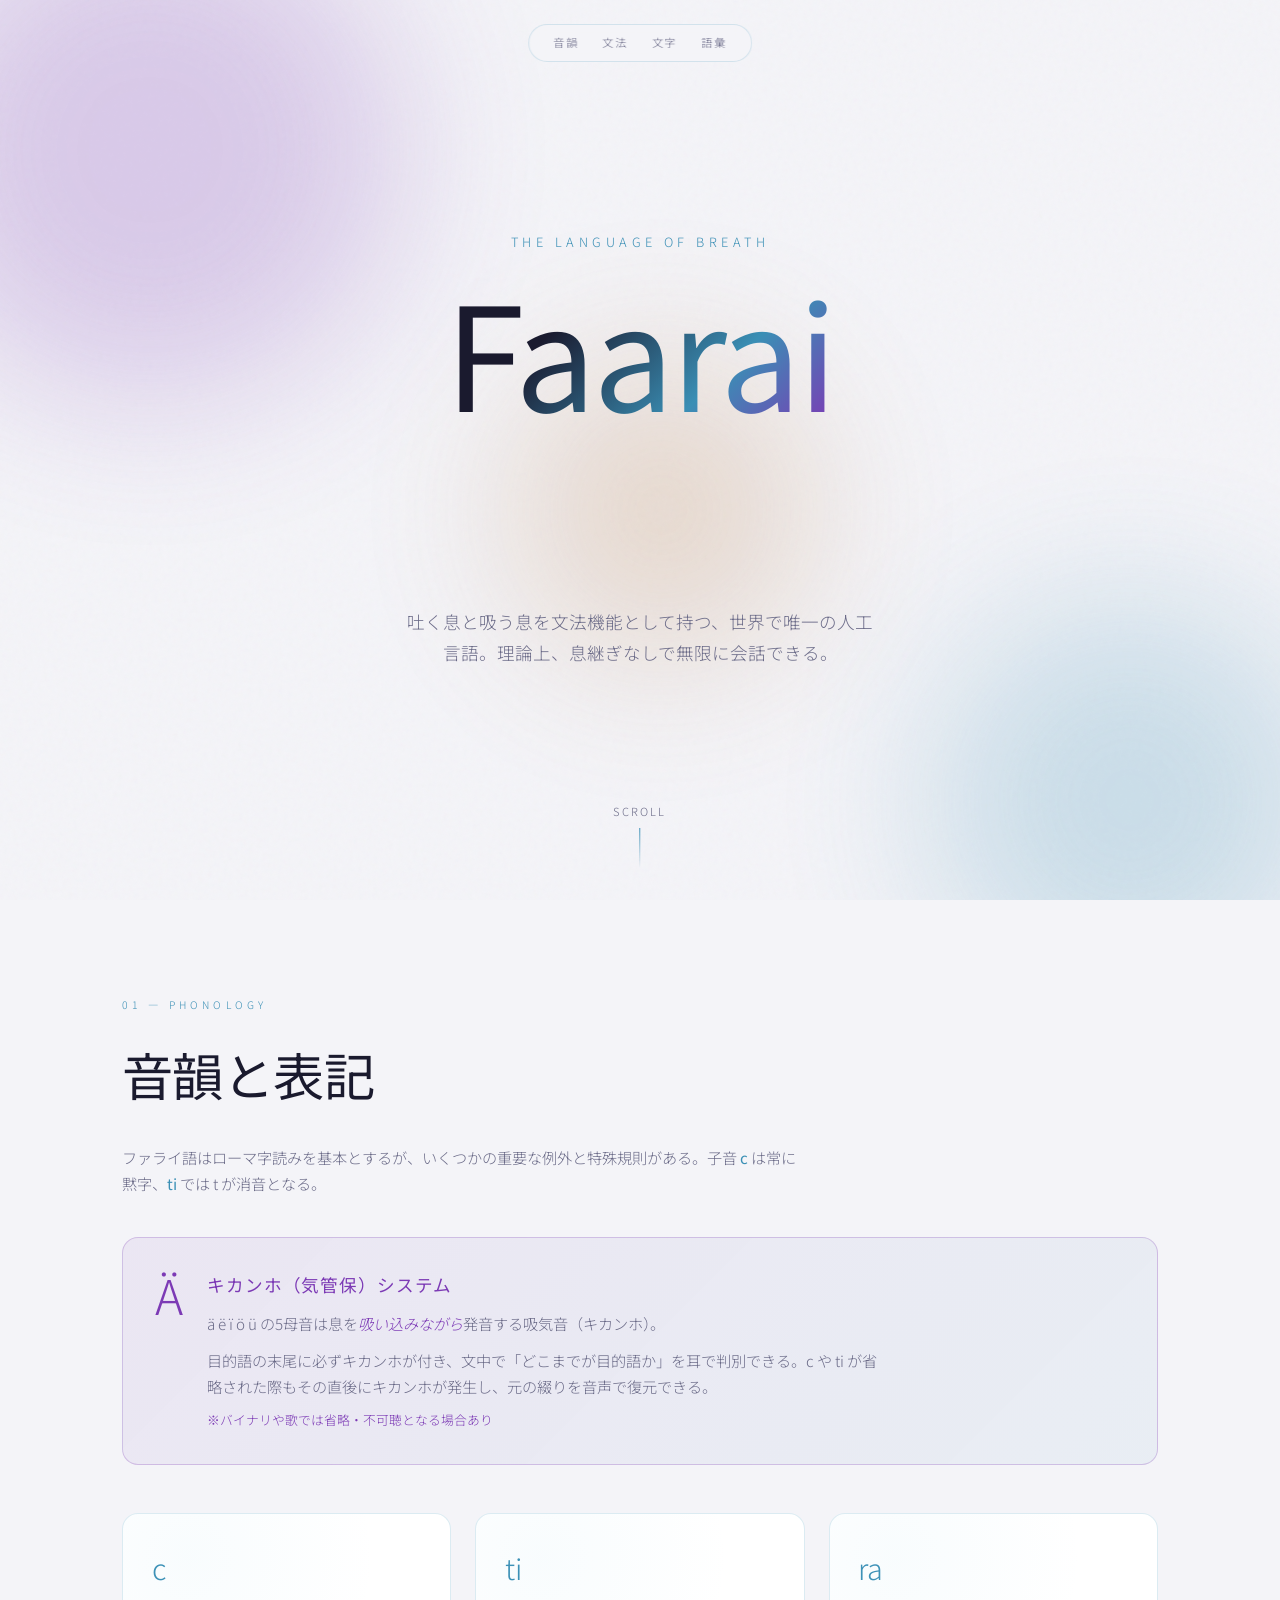
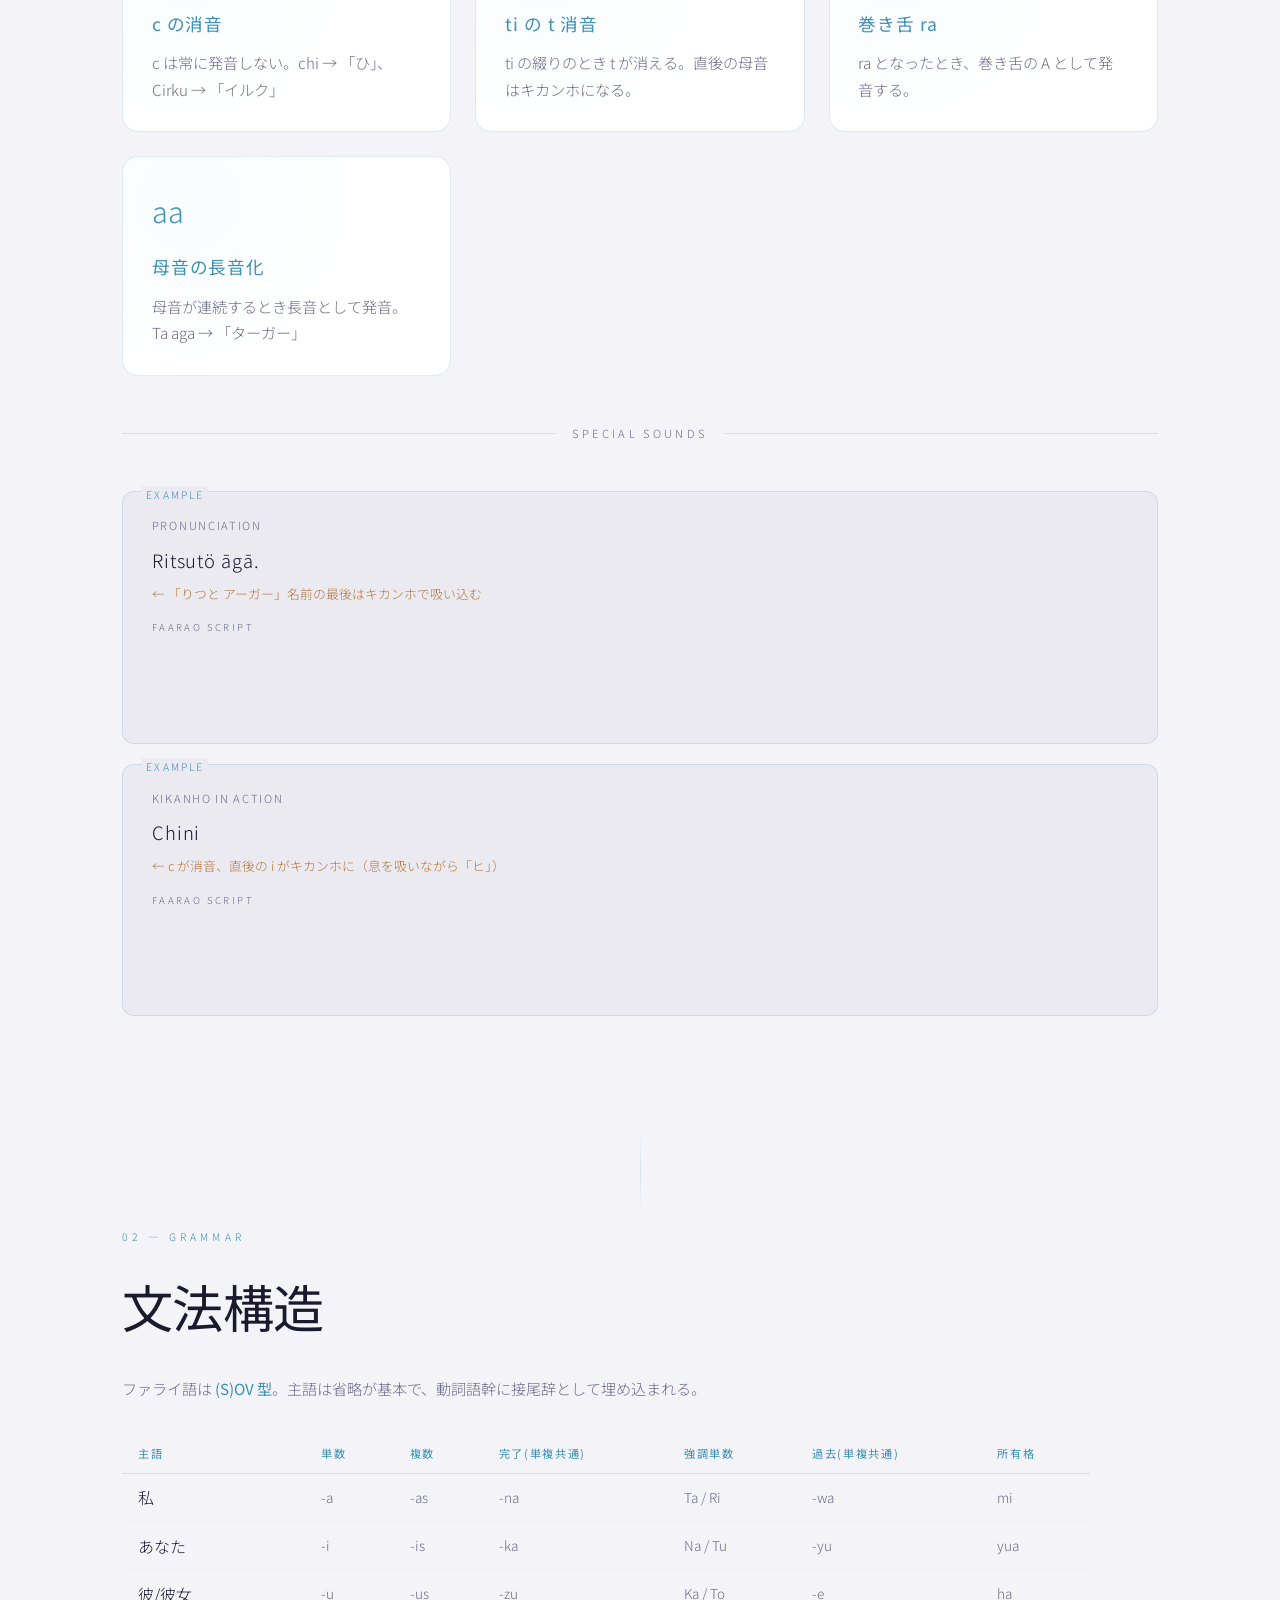
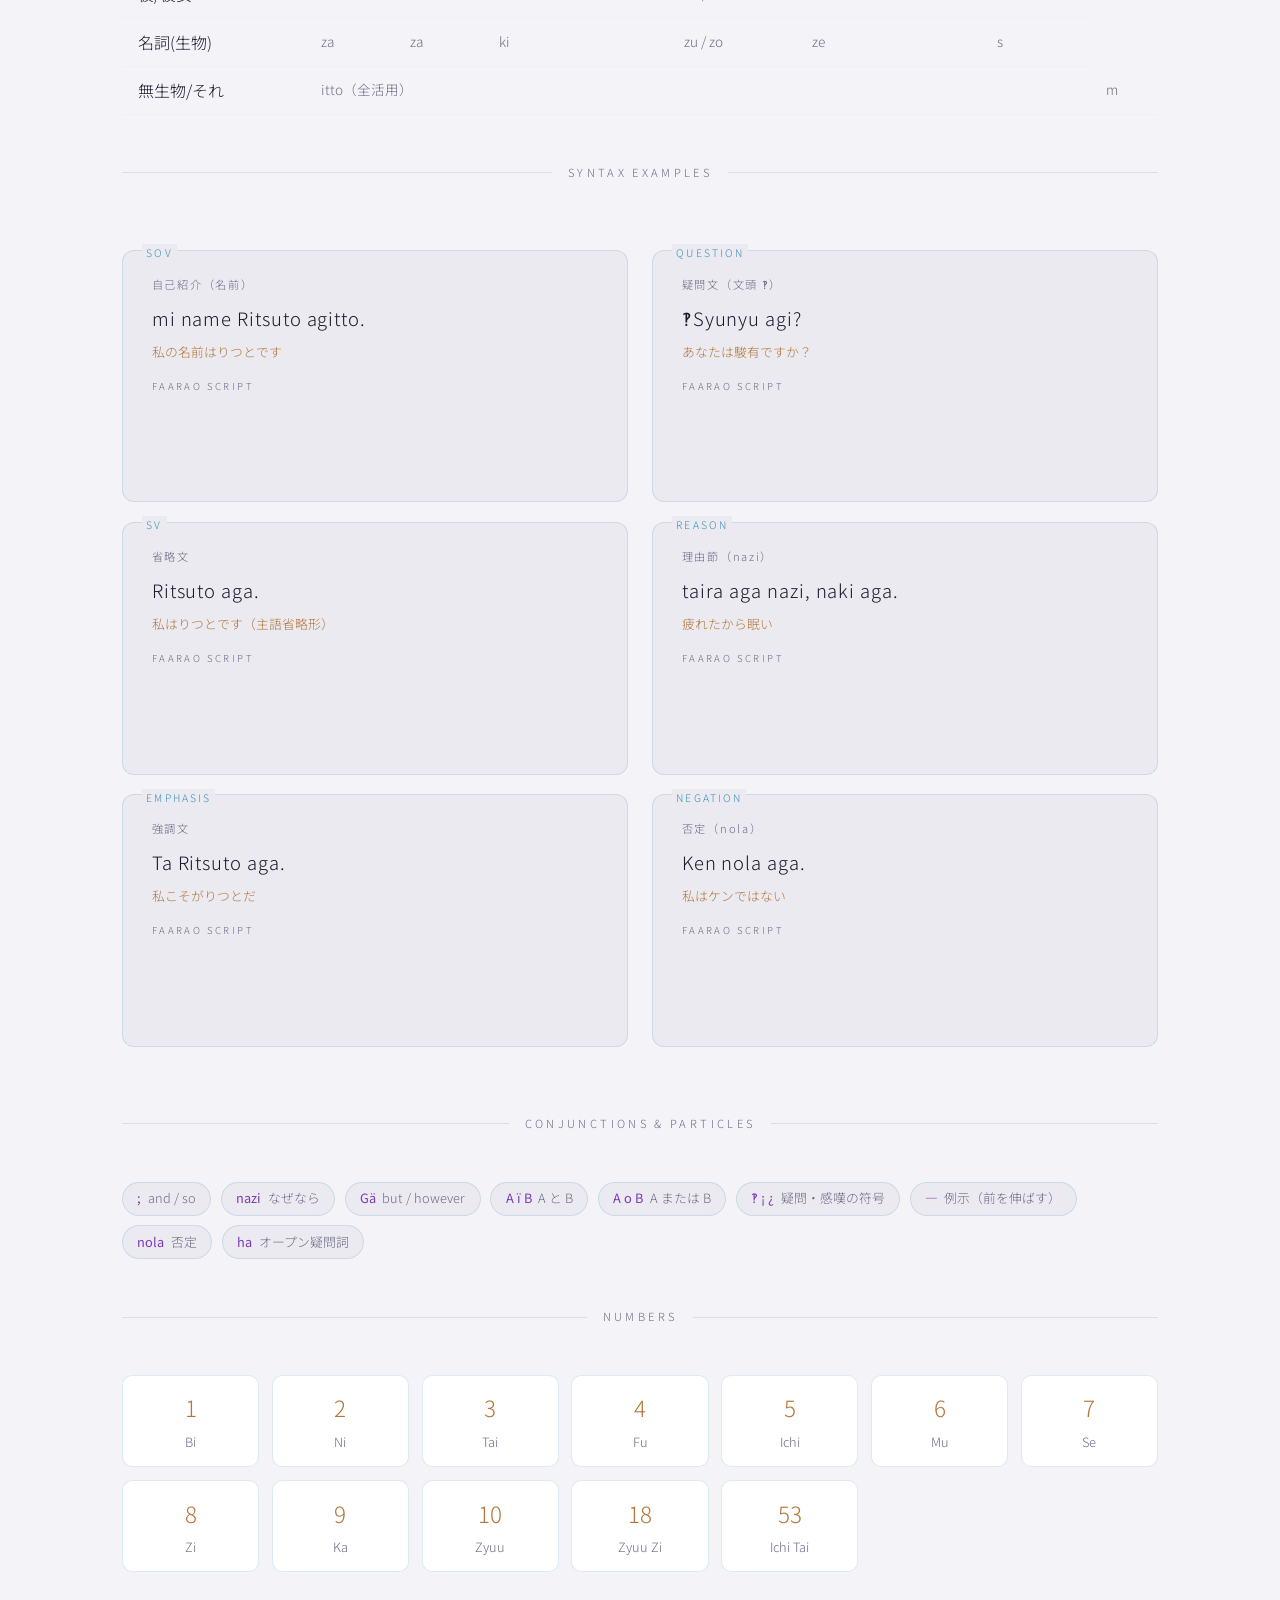
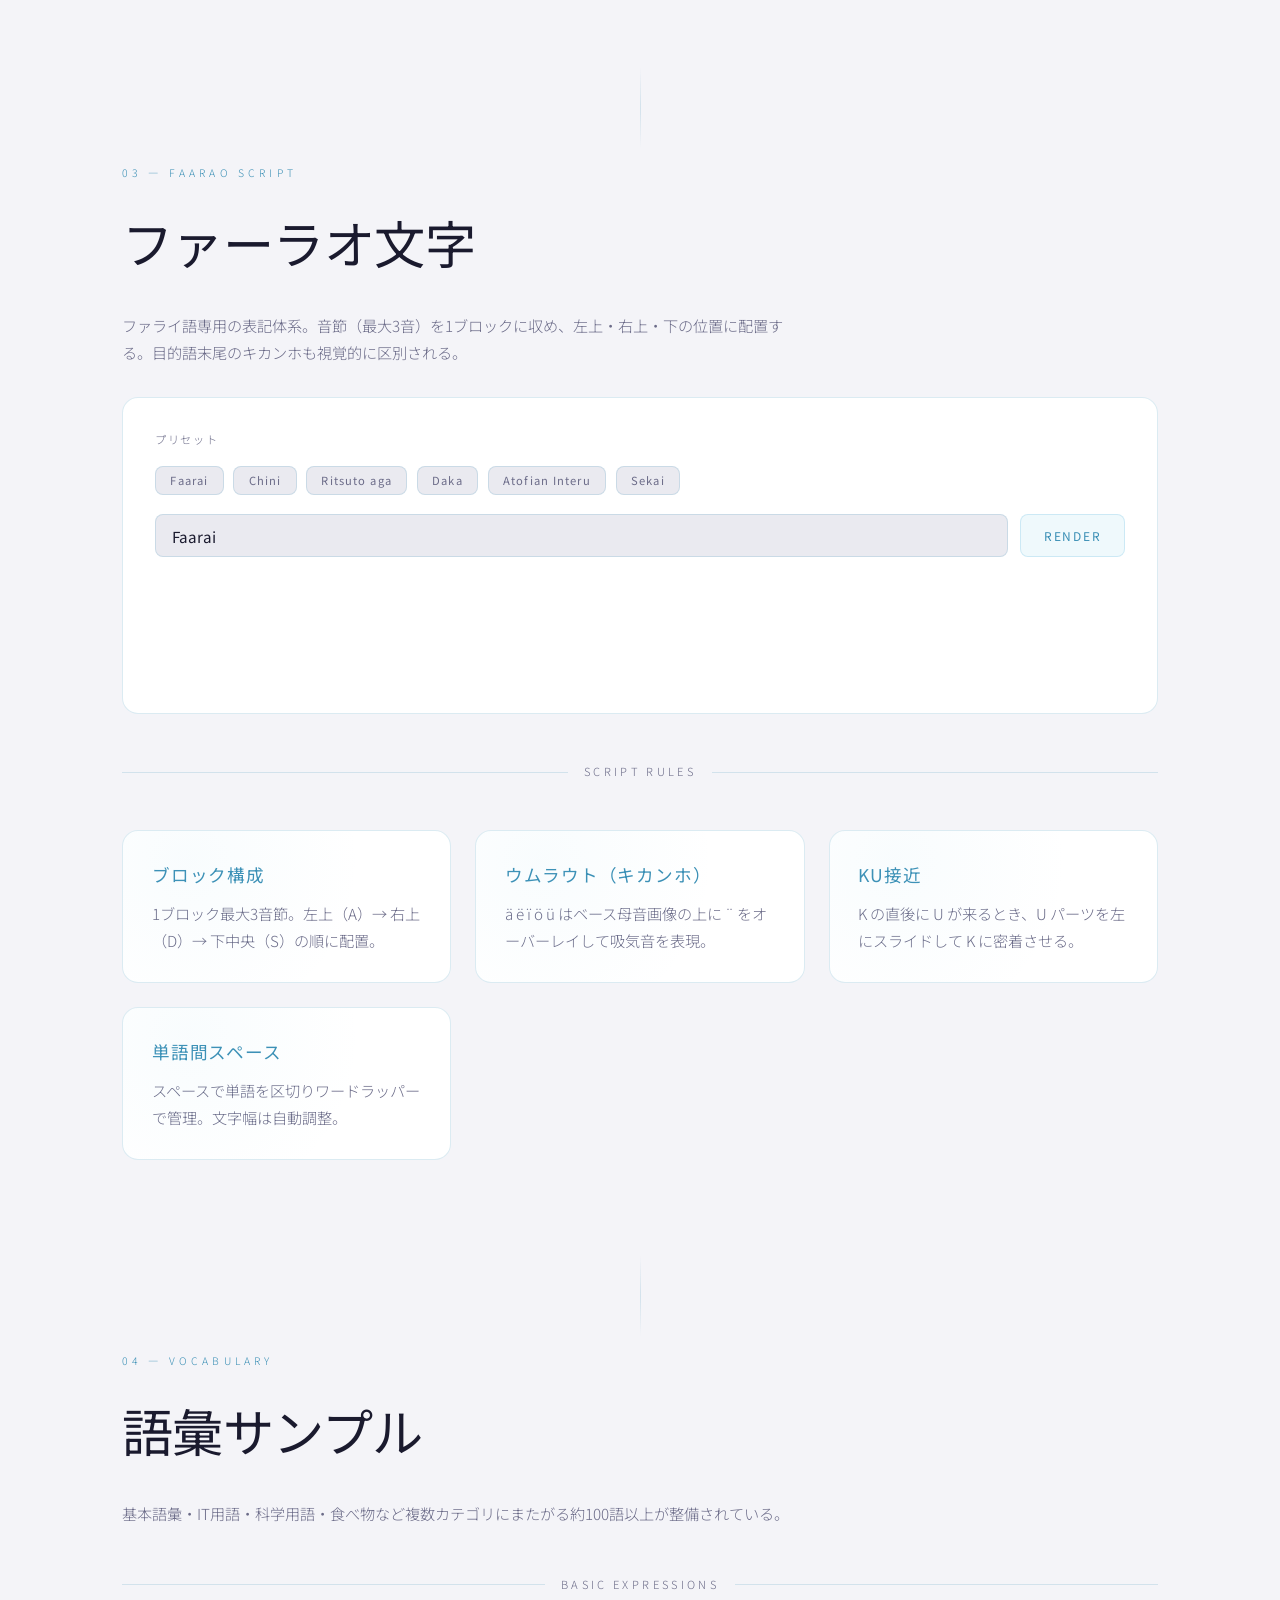
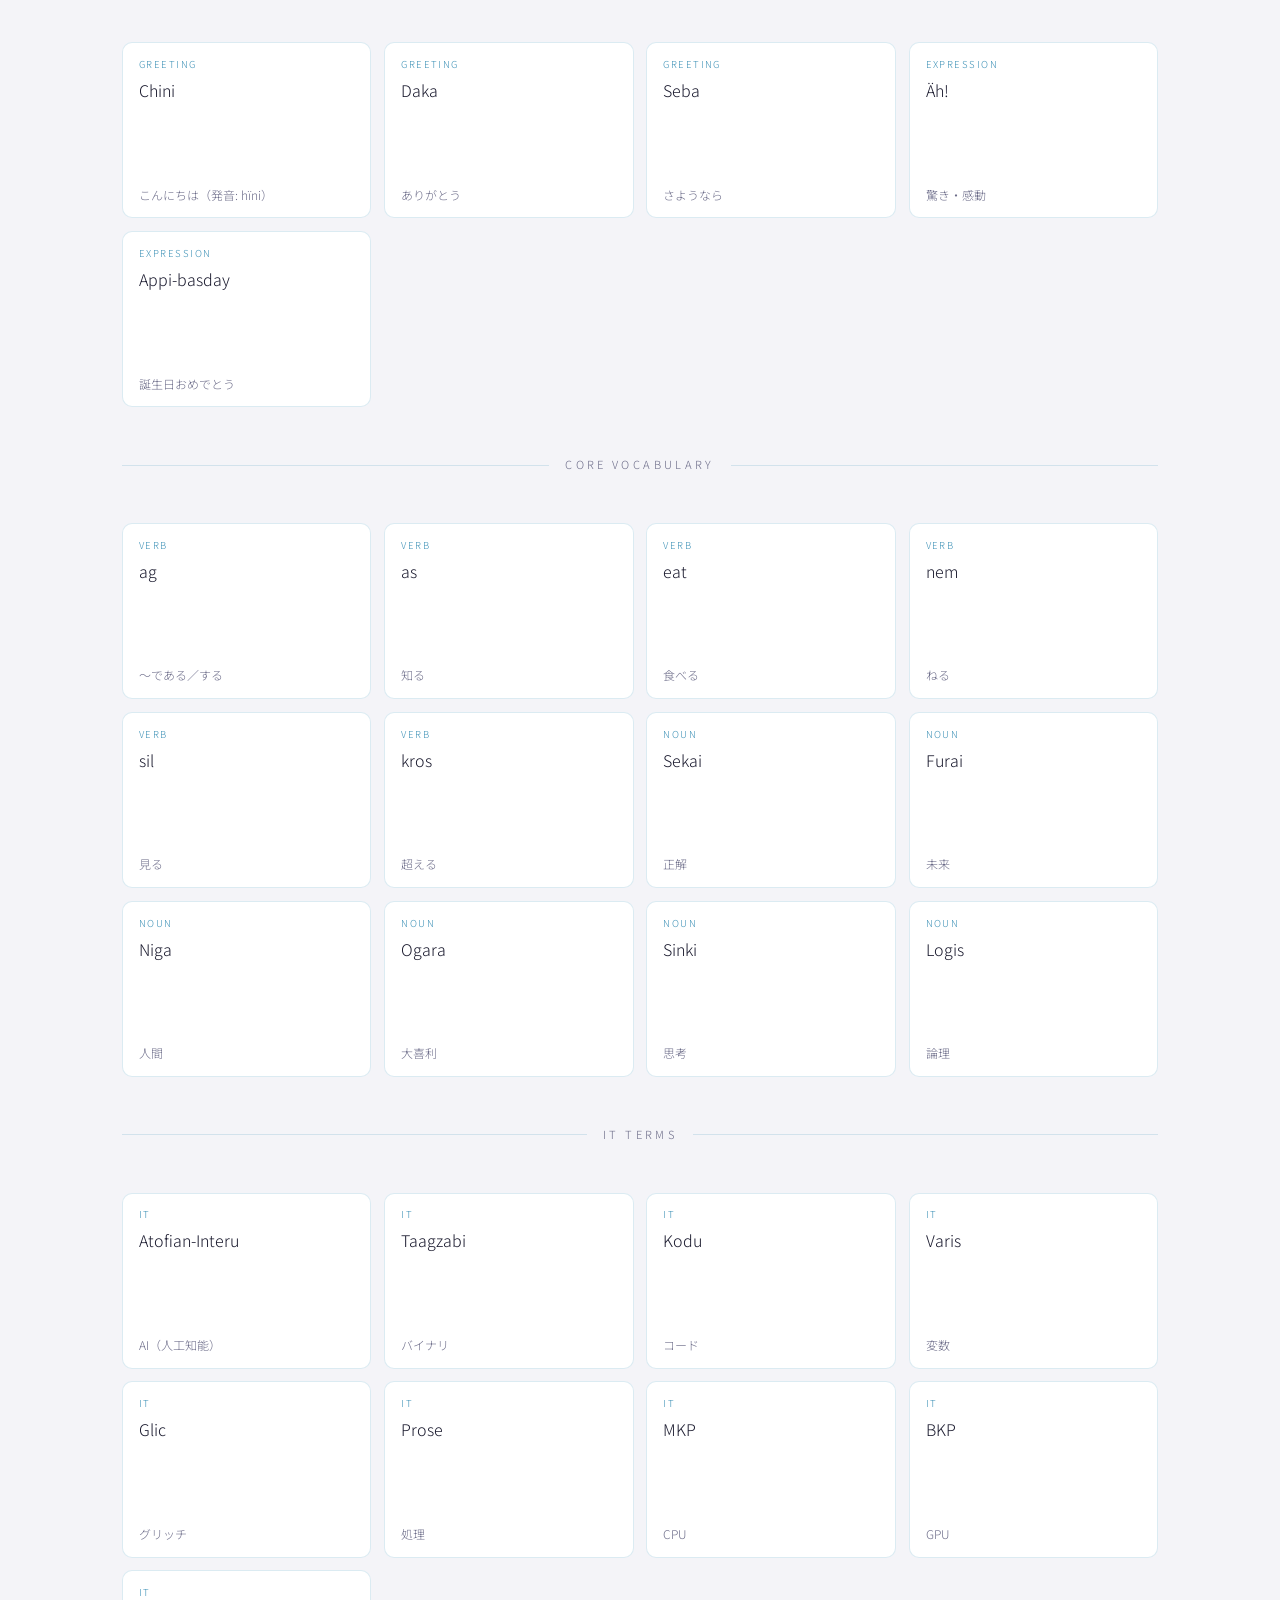
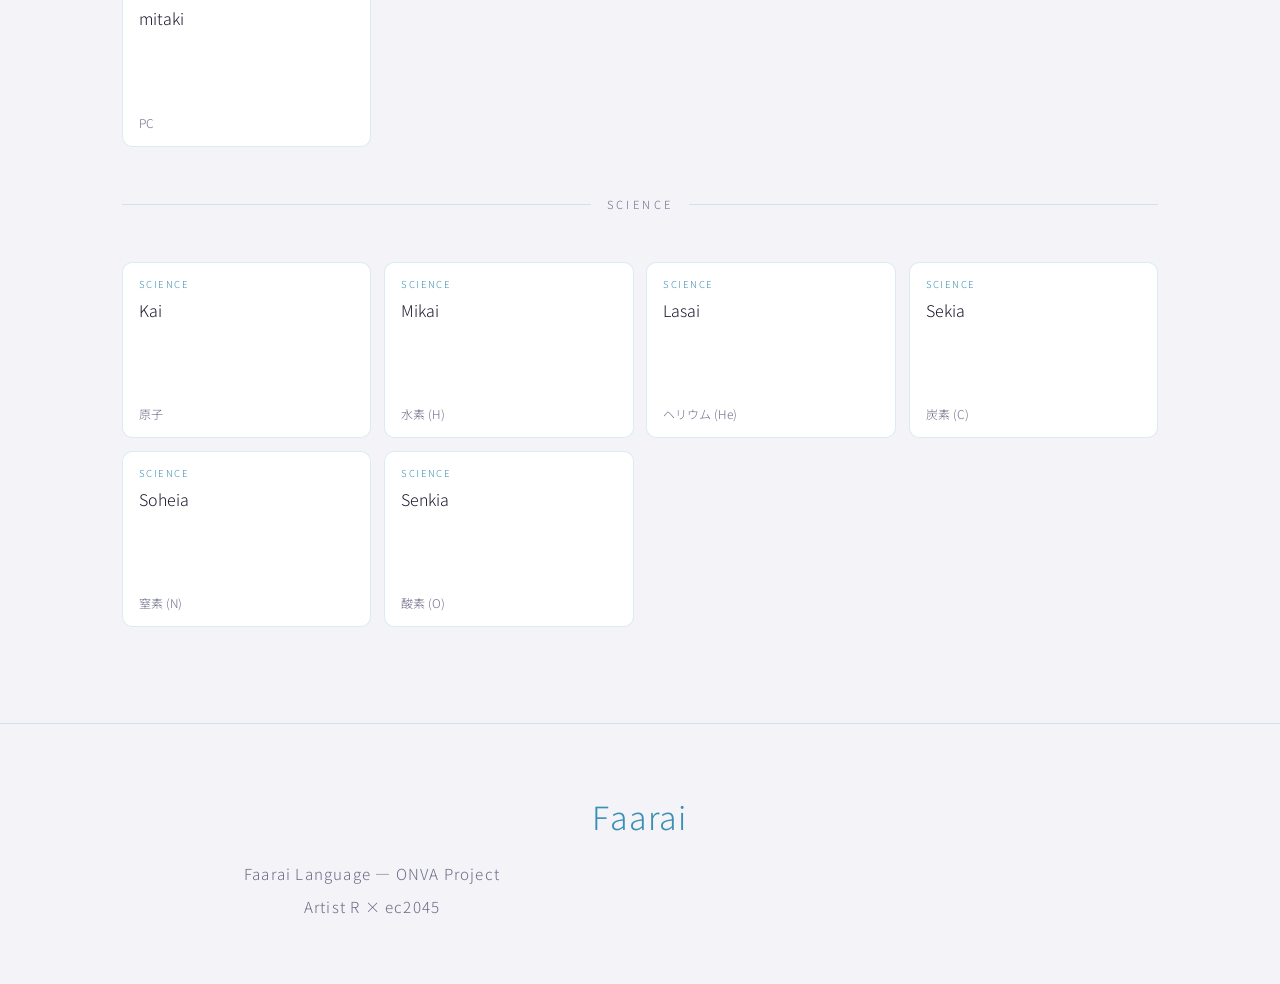
==== index.html @ 13ebe556 "Update index.html" ====
<!DOCTYPE html>
<html lang="ja">
<head>
<meta charset="UTF-8">
<meta name="viewport" content="width=device-width, initial-scale=1.0">
<title>Faarai — The Language of Breath</title>
<link rel="preconnect" href="https://fonts.googleapis.com">
<link rel="preconnect" href="https://fonts.gstatic.com" crossorigin>
<link href="https://fonts.googleapis.com/css2?family=Noto+Sans+JP:wght@300;400;500&display=swap" rel="stylesheet">
<style>
@font-face {
  font-family: '2045alphabet';
  src: url('https://ec2045.github.io/2045font/2045alphabet.otf') format('opentype');
}

:root {
  --bg: #f4f4f8;
  --bg2: #ffffff;
  --bg3: #eaeaf0;
  --accent: #3a8fb5;
  --accent2: #b5763a;
  --accent3: #7c3ab5;
  --text: #1a1a2e;
  --text-muted: #6b6b88;
  --border: rgba(58,143,181,0.18);
  --serif: '2045alphabet', 'Noto Sans JP', sans-serif;
  --body: 'Noto Sans JP', sans-serif;
}

* { margin: 0; padding: 0; box-sizing: border-box; }

body {
  background: var(--bg);
  color: var(--text);
  font-family: var(--body);
  font-weight: 300;
  line-height: 1.75;
  overflow-x: hidden;
}

/* ─── ノイズオーバーレイ ─── */
body::before {
  content: '';
  position: fixed;
  inset: 0;
  background-image: url("data:image/svg+xml,%3Csvg viewBox='0 0 200 200' xmlns='http://www.w3.org/2000/svg'%3E%3Cfilter id='n'%3E%3CfeTurbulence type='fractalNoise' baseFrequency='0.9' numOctaves='4' stitchTiles='stitch'/%3E%3C/filter%3E%3Crect width='100%25' height='100%25' filter='url(%23n)' opacity='0.03'/%3E%3C/svg%3E");
  pointer-events: none;
  z-index: 0;
}

/* ─── ヘッダー ─── */
header {
  position: relative;
  min-height: 100svh;
  display: flex;
  flex-direction: column;
  align-items: center;
  justify-content: center;
  text-align: center;
  padding: 4rem 2rem;
  overflow: hidden;
}

.hero-orb {
  position: absolute;
  border-radius: 50%;
  filter: blur(80px);
  opacity: 0.22;
  animation: pulse 8s ease-in-out infinite alternate;
}
.orb1 { width: 500px; height: 500px; background: var(--accent3); top: -100px; left: -100px; }
.orb2 { width: 400px; height: 400px; background: var(--accent); bottom: -100px; right: -50px; animation-delay: -4s; }
.orb3 { width: 300px; height: 300px; background: var(--accent2); top: 40%; left: 40%; animation-delay: -2s; }

@keyframes pulse {
  from { transform: scale(1) translate(0,0); }
  to   { transform: scale(1.15) translate(20px, -20px); }
}

.hero-label {
  font-family: var(--serif);
  font-size: clamp(0.65rem, 1.5vw, 0.8rem);
  letter-spacing: 0.35em;
  color: var(--accent);
  margin-bottom: 1.5rem;
  position: relative;
  z-index: 1;
  opacity: 0;
  animation: fadeUp 0.8s ease 0.2s forwards;
}

h1 {
  font-family: var(--serif);
  font-size: clamp(3.5rem, 12vw, 9rem);
  font-weight: 400;
  letter-spacing: -0.02em;
  line-height: 1;
  position: relative;
  z-index: 1;
  background: linear-gradient(135deg, var(--text) 30%, var(--accent) 70%, var(--accent3) 100%);
  -webkit-background-clip: text;
  -webkit-text-fill-color: transparent;
  background-clip: text;
  opacity: 0;
  animation: fadeUp 1s ease 0.4s forwards;
}

.hero-sub {
  margin-top: 1.5rem;
  font-size: clamp(0.85rem, 2.5vw, 1.1rem);
  color: var(--text-muted);
  max-width: 480px;
  position: relative;
  z-index: 1;
  opacity: 0;
  animation: fadeUp 1s ease 0.7s forwards;
}

.hero-faarao {
  margin-top: 2.5rem;
  position: relative;
  z-index: 1;
  opacity: 0;
  animation: fadeUp 1s ease 1s forwards;
}

.scroll-hint {
  position: absolute;
  bottom: 2rem;
  left: 50%;
  transform: translateX(-50%);
  display: flex;
  flex-direction: column;
  align-items: center;
  gap: 6px;
  color: var(--text-muted);
  font-size: 0.7rem;
  letter-spacing: 0.2em;
  z-index: 1;
  animation: scrollBounce 2s ease-in-out infinite;
}
.scroll-hint::after {
  content: '';
  width: 1px;
  height: 40px;
  background: linear-gradient(to bottom, var(--accent), transparent);
}

@keyframes scrollBounce {
  0%, 100% { transform: translateX(-50%) translateY(0); }
  50% { transform: translateX(-50%) translateY(6px); }
}

@keyframes fadeUp {
  from { opacity: 0; transform: translateY(24px); }
  to   { opacity: 1; transform: translateY(0); }
}

/* ─── ナビ ─── */
nav {
  position: fixed;
  top: 1.5rem;
  left: 50%;
  transform: translateX(-50%);
  z-index: 100;
  display: flex;
  gap: 1.5rem;
  background: rgba(244,244,248,0.80);
  backdrop-filter: blur(12px);
  border: 0.5px solid var(--border);
  border-radius: 999px;
  padding: 0.5rem 1.5rem;
}
nav a {
  font-family: var(--serif);
  font-size: 0.7rem;
  letter-spacing: 0.15em;
  color: var(--text-muted);
  text-decoration: none;
  transition: color 0.2s;
}
nav a:hover { color: var(--accent); }

/* ─── セクション共通 ─── */
section {
  position: relative;
  padding: 6rem 2rem;
  max-width: 1100px;
  margin: 0 auto;
}
section + section::before {
  content: '';
  display: block;
  width: 1px;
  height: 80px;
  background: linear-gradient(to bottom, transparent, var(--border), transparent);
  margin: 0 auto;
  position: absolute;
  top: 0;
  left: 50%;
}

.section-tag {
  font-family: var(--serif);
  font-size: 0.65rem;
  letter-spacing: 0.4em;
  color: var(--accent);
  margin-bottom: 1rem;
  display: block;
}

h2 {
  font-family: var(--serif);
  font-size: clamp(1.8rem, 5vw, 3.2rem);
  font-weight: 400;
  letter-spacing: -0.01em;
  margin-bottom: 1.5rem;
  background: linear-gradient(135deg, var(--text) 60%, var(--accent2));
  -webkit-background-clip: text;
  -webkit-text-fill-color: transparent;
  background-clip: text;
}

h3 {
  font-family: var(--serif);
  font-size: 1.1rem;
  font-weight: 400;
  color: var(--accent);
  margin-bottom: 0.6rem;
  letter-spacing: 0.05em;
}

p { color: var(--text-muted); font-size: 0.95rem; max-width: 680px; }
p + p { margin-top: 0.8rem; }

/* ─── グリッド ─── */
.grid-2 {
  display: grid;
  grid-template-columns: repeat(auto-fit, minmax(280px, 1fr));
  gap: 1.5rem;
  margin-top: 3rem;
}

.card {
  background: var(--bg2);
  border: 0.5px solid var(--border);
  border-radius: 16px;
  padding: 1.8rem;
  position: relative;
  overflow: hidden;
  transition: border-color 0.3s, transform 0.3s;
}
.card:hover {
  border-color: rgba(126,200,227,0.4);
  transform: translateY(-3px);
}
.card::before {
  content: '';
  position: absolute;
  inset: 0;
  background: radial-gradient(circle at 20% 20%, rgba(126,200,227,0.05), transparent 60%);
  pointer-events: none;
}

.card-icon {
  font-family: var(--serif);
  font-size: 1.8rem;
  color: var(--accent);
  margin-bottom: 1rem;
  display: block;
}

/* ─── コードブロック風 ─── */
.example-block {
  background: var(--bg3);
  border: 0.5px solid var(--border);
  border-radius: 12px;
  padding: 1.5rem 1.8rem;
  margin: 1.2rem 0;
  position: relative;
}
.example-block::before {
  content: attr(data-lang);
  position: absolute;
  top: -0.6em;
  left: 1.2rem;
  background: var(--bg3);
  padding: 0 0.4em;
  font-size: 0.65rem;
  letter-spacing: 0.2em;
  color: var(--accent);
  font-family: var(--serif);
}
.example-label {
  font-size: 0.7rem;
  color: var(--text-muted);
  letter-spacing: 0.15em;
  margin-bottom: 0.5rem;
  font-family: var(--serif);
}
.example-text {
  font-family: var(--serif);
  font-size: 1.15rem;
  color: var(--text);
  letter-spacing: 0.05em;
}
.example-trans {
  font-size: 0.8rem;
  color: var(--accent2);
  margin-top: 0.4rem;
}

/* ─── テーブル ─── */
.table-wrap {
  overflow-x: auto;
  margin-top: 2rem;
}
table {
  width: 100%;
  border-collapse: collapse;
  font-size: 0.85rem;
}
th {
  font-family: var(--serif);
  font-weight: 400;
  letter-spacing: 0.15em;
  font-size: 0.7rem;
  color: var(--accent);
  border-bottom: 0.5px solid var(--border);
  padding: 0.6rem 1rem;
  text-align: left;
}
td {
  padding: 0.6rem 1rem;
  border-bottom: 0.5px solid rgba(126,200,227,0.06);
  color: var(--text-muted);
}
tr:hover td { background: rgba(126,200,227,0.03); }
.td-faarao { font-family: var(--serif); color: var(--text); font-size: 1rem; }

/* ─── キカンホ説明ボックス ─── */
.kikanho-box {
  background: linear-gradient(135deg, rgba(124,58,181,0.07), rgba(58,143,181,0.06));
  border: 0.5px solid rgba(124,58,181,0.25);
  border-radius: 16px;
  padding: 2rem;
  margin: 2.5rem 0;
  display: flex;
  gap: 1.5rem;
  align-items: flex-start;
}
.kikanho-symbol {
  font-family: var(--serif);
  font-size: 3rem;
  color: var(--accent3);
  flex-shrink: 0;
  line-height: 1;
}
.kikanho-content h3 { color: var(--accent3); }

/* ─── ファーラオ文字デモ ─── */
.faarao-demo-area {
  background: var(--bg2);
  border: 0.5px solid var(--border);
  border-radius: 16px;
  padding: 2rem;
  margin-top: 2rem;
}
.faarao-input-row {
  display: flex;
  gap: 0.8rem;
  margin-bottom: 1.5rem;
  flex-wrap: wrap;
}
.faarao-input-row input {
  flex: 1;
  min-width: 200px;
  background: var(--bg3);
  border: 0.5px solid var(--border);
  border-radius: 8px;
  color: var(--text);
  padding: 0.6rem 1rem;
  font-family: var(--body);
  font-size: 0.95rem;
  outline: none;
  transition: border-color 0.2s;
}
.faarao-input-row input:focus {
  border-color: var(--accent);
}
.faarao-input-row button {
  background: rgba(126,200,227,0.12);
  border: 0.5px solid rgba(126,200,227,0.3);
  border-radius: 8px;
  color: var(--accent);
  padding: 0.6rem 1.4rem;
  cursor: pointer;
  font-family: var(--serif);
  font-size: 0.75rem;
  letter-spacing: 0.15em;
  transition: background 0.2s;
}
.faarao-input-row button:hover {
  background: rgba(126,200,227,0.22);
}
#faarao-output {
  min-height: 100px;
  display: flex;
  flex-wrap: wrap;
  align-items: center;
}
.faarao-preset-row {
  display: flex;
  flex-wrap: wrap;
  gap: 0.6rem;
  margin-bottom: 1.2rem;
}
.preset-btn {
  background: var(--bg3);
  border: 0.5px solid var(--border);
  border-radius: 8px;
  color: var(--text-muted);
  padding: 0.35rem 0.9rem;
  cursor: pointer;
  font-family: var(--serif);
  font-size: 0.7rem;
  letter-spacing: 0.1em;
  transition: all 0.2s;
}
.preset-btn:hover {
  border-color: var(--accent);
  color: var(--accent);
}

/* ─── 語彙テーブル ─── */
.vocab-grid {
  display: grid;
  grid-template-columns: repeat(auto-fill, minmax(200px, 1fr));
  gap: 0.8rem;
  margin-top: 2rem;
}
.vocab-item {
  background: var(--bg2);
  border: 0.5px solid var(--border);
  border-radius: 10px;
  padding: 0.8rem 1rem;
  transition: all 0.2s;
}
.vocab-item:hover {
  border-color: rgba(126,200,227,0.35);
  background: var(--bg3);
}
.vocab-faarao { font-family: var(--serif); font-size: 1rem; color: var(--text); }
.vocab-meaning { font-size: 0.75rem; color: var(--text-muted); margin-top: 0.2rem; }
.vocab-cat {
  font-size: 0.6rem;
  letter-spacing: 0.15em;
  color: var(--accent);
  font-family: var(--serif);
  margin-bottom: 0.2rem;
}
.vi-render {
  display: flex;
  flex-wrap: wrap;
  align-items: center;
  min-height: 70px;
  margin: 0.4rem 0 0.2rem;
  transform: scale(0.72);
  transform-origin: left center;
}
.ex-faarao-label {
  font-size: 0.6rem;
  letter-spacing: 0.25em;
  font-family: var(--serif);
  color: var(--text-muted);
  margin-top: 0.9rem;
  margin-bottom: 0.2rem;
}
.ex-faarao-render {
  display: flex;
  flex-wrap: wrap;
  align-items: center;
  min-height: 80px;
  transform: scale(0.78);
  transform-origin: left center;
}

/* ─── フッター ─── */
footer {
  text-align: center;
  padding: 4rem 2rem;
  border-top: 0.5px solid var(--border);
  color: var(--text-muted);
  font-size: 0.75rem;
  letter-spacing: 0.1em;
}
footer .footer-logo {
  font-family: var(--serif);
  font-size: 2rem;
  color: var(--accent);
  display: block;
  margin-bottom: 1rem;
}

/* ─── アクセント区切り ─── */
.divider {
  display: flex;
  align-items: center;
  gap: 1rem;
  margin: 3rem 0;
  color: var(--text-muted);
  font-family: var(--serif);
  font-size: 0.7rem;
  letter-spacing: 0.3em;
}
.divider::before, .divider::after {
  content: '';
  flex: 1;
  height: 0.5px;
  background: var(--border);
}

/* ─── スクロールアニメ ─── */
.reveal {
  opacity: 0;
  transform: translateY(28px);
  transition: opacity 0.7s ease, transform 0.7s ease;
}
.reveal.visible {
  opacity: 1;
  transform: none;
}

/* ─── 数字表示 ─── */
.number-grid {
  display: grid;
  grid-template-columns: repeat(auto-fill, minmax(120px, 1fr));
  gap: 0.8rem;
  margin-top: 1.5rem;
}
.number-item {
  background: var(--bg2);
  border: 0.5px solid var(--border);
  border-radius: 10px;
  padding: 0.8rem;
  text-align: center;
}
.number-val { font-family: var(--serif); font-size: 1.4rem; color: var(--accent2); }
.number-read { font-size: 0.8rem; color: var(--text-muted); margin-top: 0.2rem; }

/* ─── コンジャンクション表 ─── */
.conj-row {
  display: flex;
  gap: 0.6rem;
  flex-wrap: wrap;
  margin-top: 1rem;
}
.conj-pill {
  background: var(--bg3);
  border: 0.5px solid var(--border);
  border-radius: 999px;
  padding: 0.3rem 0.9rem;
  font-size: 0.8rem;
}
.conj-pill strong {
  font-family: var(--serif);
  color: var(--accent3);
  font-weight: 400;
}
.conj-pill span { color: var(--text-muted); margin-left: 0.4rem; }
</style>
</head>
<body>

<nav>
  <a href="#phonology">音韻</a>
  <a href="#grammar">文法</a>
  <a href="#script">文字</a>
  <a href="#vocab">語彙</a>
</nav>

<!-- ─── ヒーロー ─── -->
<header>
  <div class="hero-orb orb1"></div>
  <div class="hero-orb orb2"></div>
  <div class="hero-orb orb3"></div>

  <div class="hero-label">THE LANGUAGE OF BREATH</div>
  <h1>Faarai</h1>
  <div id="hero-faarao-render" style="position:relative;z-index:1;margin:1rem 0;min-height:130px;display:flex;align-items:center;justify-content:center;flex-wrap:wrap;opacity:0;animation:fadeUp 1s ease 0.6s forwards;"></div>
  <p class="hero-sub">吐く息と吸う息を文法機能として持つ、世界で唯一の人工言語。理論上、息継ぎなしで無限に会話できる。</p>

  <div class="scroll-hint">SCROLL</div>
</header>

<!-- ─── 音韻 ─── -->
<section id="phonology">
  <span class="section-tag reveal">01 — PHONOLOGY</span>
  <h2 class="reveal">音韻と表記</h2>
  <p class="reveal">ファライ語はローマ字読みを基本とするが、いくつかの重要な例外と特殊規則がある。子音 <strong style="color:var(--accent);font-weight:400;">c</strong> は常に黙字、<strong style="color:var(--accent);font-weight:400;">ti</strong> では t が消音となる。</p>

  <div class="kikanho-box reveal">
    <div class="kikanho-symbol">Ä</div>
    <div class="kikanho-content">
      <h3>キカンホ（気管保）システム</h3>
      <p>ä ë ï ö ü の5母音は息を<em style="color:var(--accent3);">吸い込みながら</em>発音する吸気音（キカンホ）。</p>
      <p style="margin-top:0.6rem;">目的語の末尾に必ずキカンホが付き、文中で「どこまでが目的語か」を耳で判別できる。c や ti が省略された際もその直後にキカンホが発生し、元の綴りを音声で復元できる。</p>
      <p style="margin-top:0.6rem;font-size:0.8rem;color:var(--accent3);">※バイナリや歌では省略・不可聴となる場合あり</p>
    </div>
  </div>

  <div class="grid-2 reveal">
    <div class="card">
      <span class="card-icon">c</span>
      <h3>c の消音</h3>
      <p>c は常に発音しない。chi → 「ひ」、Cirku → 「イルク」</p>
    </div>
    <div class="card">
      <span class="card-icon">ti</span>
      <h3>ti の t 消音</h3>
      <p>ti の綴りのとき t が消える。直後の母音はキカンホになる。</p>
    </div>
    <div class="card">
      <span class="card-icon">ra</span>
      <h3>巻き舌 ra</h3>
      <p>ra となったとき、巻き舌の A として発音する。</p>
    </div>
    <div class="card">
      <span class="card-icon">aa</span>
      <h3>母音の長音化</h3>
      <p>母音が連続するとき長音として発音。Ta aga → 「ターガー」</p>
    </div>
  </div>

  <div class="divider reveal">SPECIAL SOUNDS</div>

  <div class="example-block reveal" data-lang="EXAMPLE">
    <div class="example-label">PRONUNCIATION</div>
    <div class="example-text">Ritsutö āgā.</div>
    <div class="example-trans">← 「りつと アーガー」名前の最後はキカンホで吸い込む</div>
    <div class="ex-faarao-label">FAARAO SCRIPT</div>
    <div id="ex-phon-1" class="ex-faarao-render"></div>
  </div>
  <div class="example-block reveal" data-lang="EXAMPLE">
    <div class="example-label">KIKANHO IN ACTION</div>
    <div class="example-text">Chini</div>
    <div class="example-trans">← c が消音、直後の i がキカンホに（息を吸いながら「ヒ」）</div>
    <div class="ex-faarao-label">FAARAO SCRIPT</div>
    <div id="ex-phon-2" class="ex-faarao-render"></div>
  </div>
</section>

<!-- ─── 文法 ─── -->
<section id="grammar">
  <span class="section-tag reveal">02 — GRAMMAR</span>
  <h2 class="reveal">文法構造</h2>
  <p class="reveal">ファライ語は <strong style="color:var(--accent);font-weight:400;">(S)OV 型</strong>。主語は省略が基本で、動詞語幹に接尾辞として埋め込まれる。</p>

  <div class="table-wrap reveal">
    <table>
      <thead>
        <tr>
          <th>主語</th>
          <th>単数</th>
          <th>複数</th>
          <th>完了(単複共通)</th>
          <th>強調単数</th>
          <th>過去(単複共通)</th>
          <th>所有格</th>
        </tr>
      </thead>
      <tbody>
        <tr><td class="td-faarao">私</td><td>-a</td><td>-as</td><td>-na</td><td>Ta / Ri</td><td>-wa</td><td>mi</td></tr>
        <tr><td class="td-faarao">あなた</td><td>-i</td><td>-is</td><td>-ka</td><td>Na / Tu</td><td>-yu</td><td>yua</td></tr>
        <tr><td class="td-faarao">彼/彼女</td><td>-u</td><td>-us</td><td>-zu</td><td>Ka / To</td><td>-e</td><td>ha</td></tr>
        <tr><td class="td-faarao">名詞(生物)</td><td>za</td><td>za</td><td>ki</td><td>zu / zo</td><td>ze</td><td>s</td></tr>
        <tr><td class="td-faarao">無生物/それ</td><td colspan="6">itto（全活用）</td><td>m</td></tr>
      </tbody>
    </table>
  </div>

  <div class="divider reveal">SYNTAX EXAMPLES</div>

  <div class="grid-2 reveal">
    <div>
      <div class="example-block" data-lang="SOV">
        <div class="example-label">自己紹介（名前）</div>
        <div class="example-text">mi name Ritsuto agitto.</div>
        <div class="example-trans">私の名前はりつとです</div>
        <div class="ex-faarao-label">FAARAO SCRIPT</div>
        <div id="ex-gram-1" class="ex-faarao-render"></div>
      </div>
      <div class="example-block" data-lang="SV">
        <div class="example-label">省略文</div>
        <div class="example-text">Ritsuto aga.</div>
        <div class="example-trans">私はりつとです（主語省略形）</div>
        <div class="ex-faarao-label">FAARAO SCRIPT</div>
        <div id="ex-gram-2" class="ex-faarao-render"></div>
      </div>
      <div class="example-block" data-lang="EMPHASIS">
        <div class="example-label">強調文</div>
        <div class="example-text">Ta Ritsuto aga.</div>
        <div class="example-trans">私こそがりつとだ</div>
        <div class="ex-faarao-label">FAARAO SCRIPT</div>
        <div id="ex-gram-3" class="ex-faarao-render"></div>
      </div>
    </div>
    <div>
      <div class="example-block" data-lang="QUESTION">
        <div class="example-label">疑問文（文頭 ‽）</div>
        <div class="example-text">‽Syunyu agi?</div>
        <div class="example-trans">あなたは駿有ですか？</div>
        <div class="ex-faarao-label">FAARAO SCRIPT</div>
        <div id="ex-gram-4" class="ex-faarao-render"></div>
      </div>
      <div class="example-block" data-lang="REASON">
        <div class="example-label">理由節（nazi）</div>
        <div class="example-text">taira aga nazi, naki aga.</div>
        <div class="example-trans">疲れたから眠い</div>
        <div class="ex-faarao-label">FAARAO SCRIPT</div>
        <div id="ex-gram-5" class="ex-faarao-render"></div>
      </div>
      <div class="example-block" data-lang="NEGATION">
        <div class="example-label">否定（nola）</div>
        <div class="example-text">Ken nola aga.</div>
        <div class="example-trans">私はケンではない</div>
        <div class="ex-faarao-label">FAARAO SCRIPT</div>
        <div id="ex-gram-6" class="ex-faarao-render"></div>
      </div>
    </div>
  </div>

  <div class="divider reveal">CONJUNCTIONS & PARTICLES</div>

  <div class="reveal">
    <div class="conj-row">
      <div class="conj-pill"><strong>;</strong><span>and / so</span></div>
      <div class="conj-pill"><strong>nazi</strong><span>なぜなら</span></div>
      <div class="conj-pill"><strong>Gä</strong><span>but / however</span></div>
      <div class="conj-pill"><strong>A ï B</strong><span>A と B</span></div>
      <div class="conj-pill"><strong>A o B</strong><span>A または B</span></div>
      <div class="conj-pill"><strong>‽ ¡ ¿</strong><span>疑問・感嘆の符号</span></div>
      <div class="conj-pill"><strong>—</strong><span>例示（前を伸ばす）</span></div>
      <div class="conj-pill"><strong>nola</strong><span>否定</span></div>
      <div class="conj-pill"><strong>ha</strong><span>オープン疑問詞</span></div>
    </div>
  </div>

  <div class="divider reveal">NUMBERS</div>

  <div class="number-grid reveal">
    <div class="number-item"><div class="number-val">1</div><div class="number-read">Bi</div></div>
    <div class="number-item"><div class="number-val">2</div><div class="number-read">Ni</div></div>
    <div class="number-item"><div class="number-val">3</div><div class="number-read">Tai</div></div>
    <div class="number-item"><div class="number-val">4</div><div class="number-read">Fu</div></div>
    <div class="number-item"><div class="number-val">5</div><div class="number-read">Ichi</div></div>
    <div class="number-item"><div class="number-val">6</div><div class="number-read">Mu</div></div>
    <div class="number-item"><div class="number-val">7</div><div class="number-read">Se</div></div>
    <div class="number-item"><div class="number-val">8</div><div class="number-read">Zi</div></div>
    <div class="number-item"><div class="number-val">9</div><div class="number-read">Ka</div></div>
    <div class="number-item"><div class="number-val">10</div><div class="number-read">Zyuu</div></div>
    <div class="number-item"><div class="number-val">18</div><div class="number-read">Zyuu Zi</div></div>
    <div class="number-item"><div class="number-val">53</div><div class="number-read">Ichi Tai</div></div>
  </div>
</section>

<!-- ─── ファーラオ文字 ─── -->
<section id="script">
  <span class="section-tag reveal">03 — FAARAO SCRIPT</span>
  <h2 class="reveal">ファーラオ文字</h2>
  <p class="reveal">ファライ語専用の表記体系。音節（最大3音）を1ブロックに収め、左上・右上・下の位置に配置する。目的語末尾のキカンホも視覚的に区別される。</p>

  <div class="faarao-demo-area reveal">
    <div class="example-label" style="margin-bottom:1rem;">プリセット</div>
    <div class="faarao-preset-row">
      <button class="preset-btn" onclick="renderFaarao('Faarai')">Faarai</button>
      <button class="preset-btn" onclick="renderFaarao('Chini')">Chini</button>
      <button class="preset-btn" onclick="renderFaarao('Ritsuto aga')">Ritsuto aga</button>
      <button class="preset-btn" onclick="renderFaarao('Daka')">Daka</button>
      <button class="preset-btn" onclick="renderFaarao('Atofian Interu')">Atofian Interu</button>
      <button class="preset-btn" onclick="renderFaarao('Sekai')">Sekai</button>
    </div>
    <div class="faarao-input-row">
      <input type="text" id="faarao-text-input" placeholder="ファライ語テキストを入力…" value="Faarai">
      <button onclick="renderFaaraoFromInput()">RENDER</button>
    </div>
    <div id="faarao-output"></div>
  </div>

  <div class="divider reveal">SCRIPT RULES</div>

  <div class="grid-2 reveal">
    <div class="card">
      <h3>ブロック構成</h3>
      <p>1ブロック最大3音節。左上（A）→ 右上（D）→ 下中央（S）の順に配置。</p>
    </div>
    <div class="card">
      <h3>ウムラウト（キカンホ）</h3>
      <p>ä ë ï ö ü はベース母音画像の上に ¨ をオーバーレイして吸気音を表現。</p>
    </div>
    <div class="card">
      <h3>KU接近</h3>
      <p>K の直後に U が来るとき、U パーツを左にスライドして K に密着させる。</p>
    </div>
    <div class="card">
      <h3>単語間スペース</h3>
      <p>スペースで単語を区切りワードラッパーで管理。文字幅は自動調整。</p>
    </div>
  </div>
</section>

<!-- ─── 語彙 ─── -->
<section id="vocab">
  <span class="section-tag reveal">04 — VOCABULARY</span>
  <h2 class="reveal">語彙サンプル</h2>
  <p class="reveal">基本語彙・IT用語・科学用語・食べ物など複数カテゴリにまたがる約100語以上が整備されている。</p>

  <div class="divider reveal">BASIC EXPRESSIONS</div>
  <div class="vocab-grid reveal">
    <div class="vocab-item"><div class="vocab-cat">GREETING</div><div class="vocab-faarao">Chini</div><div id="vi-Chini" class="vi-render"></div><div class="vocab-meaning">こんにちは（発音: hïni）</div></div>
    <div class="vocab-item"><div class="vocab-cat">GREETING</div><div class="vocab-faarao">Daka</div><div id="vi-Daka" class="vi-render"></div><div class="vocab-meaning">ありがとう</div></div>
    <div class="vocab-item"><div class="vocab-cat">GREETING</div><div class="vocab-faarao">Seba</div><div id="vi-Seba" class="vi-render"></div><div class="vocab-meaning">さようなら</div></div>
    <div class="vocab-item"><div class="vocab-cat">EXPRESSION</div><div class="vocab-faarao">Äh!</div><div id="vi-Ah" class="vi-render"></div><div class="vocab-meaning">驚き・感動</div></div>
    <div class="vocab-item"><div class="vocab-cat">EXPRESSION</div><div class="vocab-faarao">Appi-basday</div><div id="vi-Appibasday" class="vi-render"></div><div class="vocab-meaning">誕生日おめでとう</div></div>
  </div>

  <div class="divider reveal">CORE VOCABULARY</div>
  <div class="vocab-grid reveal">
    <div class="vocab-item"><div class="vocab-cat">VERB</div><div class="vocab-faarao">ag</div><div id="vi-ag" class="vi-render"></div><div class="vocab-meaning">〜である／する</div></div>
    <div class="vocab-item"><div class="vocab-cat">VERB</div><div class="vocab-faarao">as</div><div id="vi-as" class="vi-render"></div><div class="vocab-meaning">知る</div></div>
    <div class="vocab-item"><div class="vocab-cat">VERB</div><div class="vocab-faarao">eat</div><div id="vi-eat" class="vi-render"></div><div class="vocab-meaning">食べる</div></div>
    <div class="vocab-item"><div class="vocab-cat">VERB</div><div class="vocab-faarao">nem</div><div id="vi-nem" class="vi-render"></div><div class="vocab-meaning">ねる</div></div>
    <div class="vocab-item"><div class="vocab-cat">VERB</div><div class="vocab-faarao">sil</div><div id="vi-sil" class="vi-render"></div><div class="vocab-meaning">見る</div></div>
    <div class="vocab-item"><div class="vocab-cat">VERB</div><div class="vocab-faarao">kros</div><div id="vi-kros" class="vi-render"></div><div class="vocab-meaning">超える</div></div>
    <div class="vocab-item"><div class="vocab-cat">NOUN</div><div class="vocab-faarao">Sekai</div><div id="vi-Sekai" class="vi-render"></div><div class="vocab-meaning">正解</div></div>
    <div class="vocab-item"><div class="vocab-cat">NOUN</div><div class="vocab-faarao">Furai</div><div id="vi-Furai" class="vi-render"></div><div class="vocab-meaning">未来</div></div>
    <div class="vocab-item"><div class="vocab-cat">NOUN</div><div class="vocab-faarao">Niga</div><div id="vi-Niga" class="vi-render"></div><div class="vocab-meaning">人間</div></div>
    <div class="vocab-item"><div class="vocab-cat">NOUN</div><div class="vocab-faarao">Ogara</div><div id="vi-Ogara" class="vi-render"></div><div class="vocab-meaning">大喜利</div></div>
    <div class="vocab-item"><div class="vocab-cat">NOUN</div><div class="vocab-faarao">Sinki</div><div id="vi-Sinki" class="vi-render"></div><div class="vocab-meaning">思考</div></div>
    <div class="vocab-item"><div class="vocab-cat">NOUN</div><div class="vocab-faarao">Logis</div><div id="vi-Logis" class="vi-render"></div><div class="vocab-meaning">論理</div></div>
  </div>

  <div class="divider reveal">IT TERMS</div>
  <div class="vocab-grid reveal">
    <div class="vocab-item"><div class="vocab-cat">IT</div><div class="vocab-faarao">Atofian-Interu</div><div id="vi-AtofianInteru" class="vi-render"></div><div class="vocab-meaning">AI（人工知能）</div></div>
    <div class="vocab-item"><div class="vocab-cat">IT</div><div class="vocab-faarao">Taagzabi</div><div id="vi-Taagzabi" class="vi-render"></div><div class="vocab-meaning">バイナリ</div></div>
    <div class="vocab-item"><div class="vocab-cat">IT</div><div class="vocab-faarao">Kodu</div><div id="vi-Kodu" class="vi-render"></div><div class="vocab-meaning">コード</div></div>
    <div class="vocab-item"><div class="vocab-cat">IT</div><div class="vocab-faarao">Varis</div><div id="vi-Varis" class="vi-render"></div><div class="vocab-meaning">変数</div></div>
    <div class="vocab-item"><div class="vocab-cat">IT</div><div class="vocab-faarao">Glic</div><div id="vi-Glic" class="vi-render"></div><div class="vocab-meaning">グリッチ</div></div>
    <div class="vocab-item"><div class="vocab-cat">IT</div><div class="vocab-faarao">Prose</div><div id="vi-Prose" class="vi-render"></div><div class="vocab-meaning">処理</div></div>
    <div class="vocab-item"><div class="vocab-cat">IT</div><div class="vocab-faarao">MKP</div><div id="vi-MKP" class="vi-render"></div><div class="vocab-meaning">CPU</div></div>
    <div class="vocab-item"><div class="vocab-cat">IT</div><div class="vocab-faarao">BKP</div><div id="vi-BKP" class="vi-render"></div><div class="vocab-meaning">GPU</div></div>
    <div class="vocab-item"><div class="vocab-cat">IT</div><div class="vocab-faarao">mitaki</div><div id="vi-mitaki" class="vi-render"></div><div class="vocab-meaning">PC</div></div>
  </div>

  <div class="divider reveal">SCIENCE</div>
  <div class="vocab-grid reveal">
    <div class="vocab-item"><div class="vocab-cat">SCIENCE</div><div class="vocab-faarao">Kai</div><div id="vi-Kai" class="vi-render"></div><div class="vocab-meaning">原子</div></div>
    <div class="vocab-item"><div class="vocab-cat">SCIENCE</div><div class="vocab-faarao">Mikai</div><div id="vi-Mikai" class="vi-render"></div><div class="vocab-meaning">水素 (H)</div></div>
    <div class="vocab-item"><div class="vocab-cat">SCIENCE</div><div class="vocab-faarao">Lasai</div><div id="vi-Lasai" class="vi-render"></div><div class="vocab-meaning">ヘリウム (He)</div></div>
    <div class="vocab-item"><div class="vocab-cat">SCIENCE</div><div class="vocab-faarao">Sekia</div><div id="vi-Sekia" class="vi-render"></div><div class="vocab-meaning">炭素 (C)</div></div>
    <div class="vocab-item"><div class="vocab-cat">SCIENCE</div><div class="vocab-faarao">Soheia</div><div id="vi-Soheia" class="vi-render"></div><div class="vocab-meaning">窒素 (N)</div></div>
    <div class="vocab-item"><div class="vocab-cat">SCIENCE</div><div class="vocab-faarao">Senkia</div><div id="vi-Senkia" class="vi-render"></div><div class="vocab-meaning">酸素 (O)</div></div>
  </div>
</section>

<footer>
  <span class="footer-logo">Faarai</span>
  <p>Faarai Language — ONVA Project</p>
  <p style="margin-top:0.4rem;">Artist R × ec2045</p>
</footer>

<script src="https://ec2045.github.io/Faairao/index.js"></script>
<script>
let engine;

// FaaraoEngineが読み込まれたら全箇所をレンダリング
window.addEventListener('load', () => {
  if (typeof FaaraoEngine === 'undefined') return;
  engine = new FaaraoEngine();

  // ─── ヒーロー ───
  engine.render('Faarai', 'hero-faarao-render');

  // ─── 音韻例文 ───
  engine.render('Ritsuto aga', 'ex-phon-1');
  engine.render('Chini', 'ex-phon-2');

  // ─── 文法例文 ───
  engine.render('mi name Ritsuto agitto', 'ex-gram-1');
  engine.render('Ritsuto aga', 'ex-gram-2');
  engine.render('Ta Ritsuto aga', 'ex-gram-3');
  engine.render('Syunyu agi', 'ex-gram-4');
  engine.render('taira aga nazi naki aga', 'ex-gram-5');
  engine.render('Ken nola aga', 'ex-gram-6');

  // ─── 語彙サンプル ───
  const viMap = {
    'vi-Chini':'Chini', 'vi-Daka':'Daka', 'vi-Seba':'Seba',
    'vi-Ah':'Ah', 'vi-Appibasday':'Appibasday',
    'vi-ag':'ag', 'vi-as':'as', 'vi-eat':'eat', 'vi-nem':'nem',
    'vi-sil':'sil', 'vi-kros':'kros',
    'vi-Sekai':'Sekai', 'vi-Furai':'Furai', 'vi-Niga':'Niga',
    'vi-Ogara':'Ogara', 'vi-Sinki':'Sinki', 'vi-Logis':'Logis',
    'vi-AtofianInteru':'Atofian Interu', 'vi-Taagzabi':'Taagzabi',
    'vi-Kodu':'Kodu', 'vi-Varis':'Varis', 'vi-Glic':'Glic',
    'vi-Prose':'Prose', 'vi-MKP':'MKP', 'vi-BKP':'BKP', 'vi-mitaki':'mitaki',
    'vi-Kai':'Kai', 'vi-Mikai':'Mikai', 'vi-Lasai':'Lasai',
    'vi-Sekia':'Sekia', 'vi-Soheia':'Soheia', 'vi-Senkia':'Senkia',
  };
  for (const [id, text] of Object.entries(viMap)) {
    if (document.getElementById(id)) engine.render(text, id);
  }

  // ─── デモエリア初期表示 ───
  renderFaarao('Faarai');
});

function renderFaarao(text) {
  const el = document.getElementById('faarao-output');
  if (!el || !engine) return;
  el.innerHTML = '';
  document.getElementById('faarao-text-input').value = text;
  engine.render(text, 'faarao-output');
}

function renderFaaraoFromInput() {
  const val = document.getElementById('faarao-text-input').value.trim();
  if (val) renderFaarao(val);
}

document.getElementById('faarao-text-input').addEventListener('keydown', (e) => {
  if (e.key === 'Enter') renderFaaraoFromInput();
});

// スクロールリビール
const observer = new IntersectionObserver((entries) => {
  entries.forEach(e => {
    if (e.isIntersecting) e.target.classList.add('visible');
  });
}, { threshold: 0.1 });
document.querySelectorAll('.reveal').forEach(el => observer.observe(el));
</script>
</body>
</html>
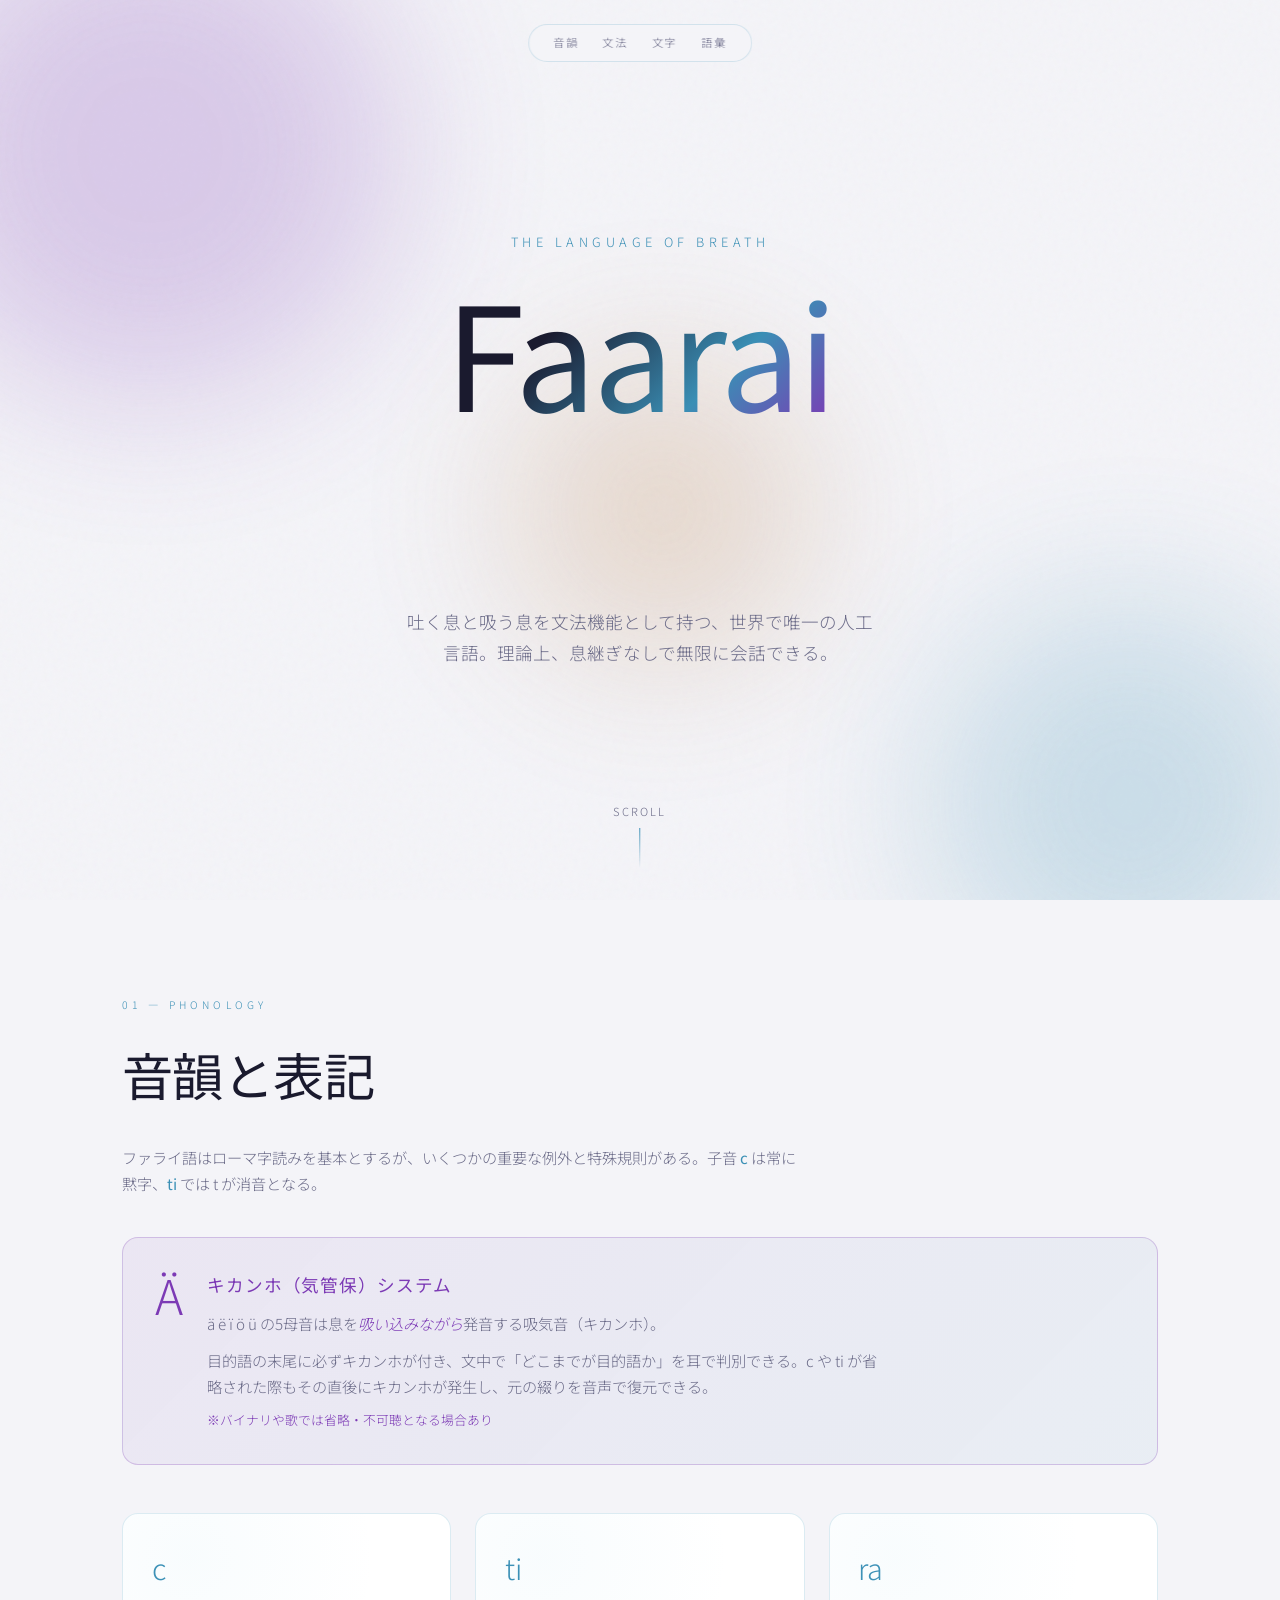
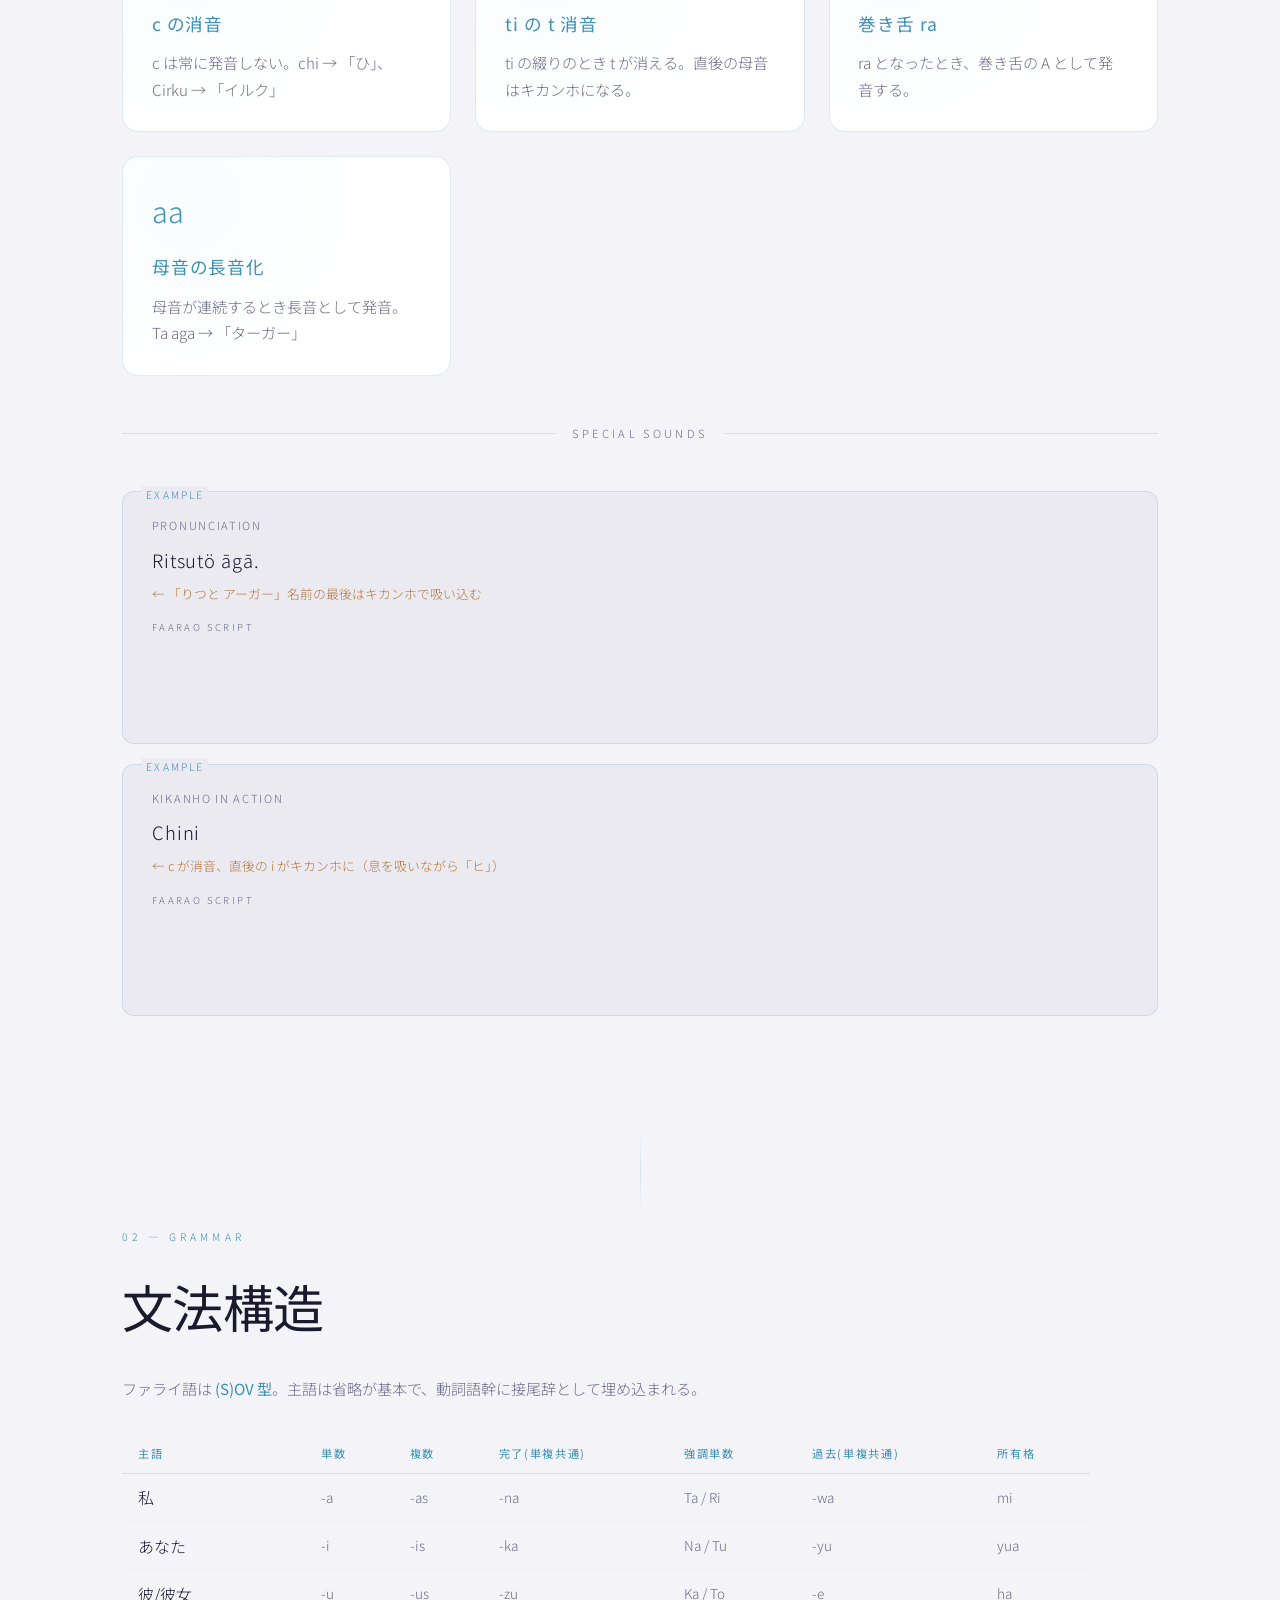
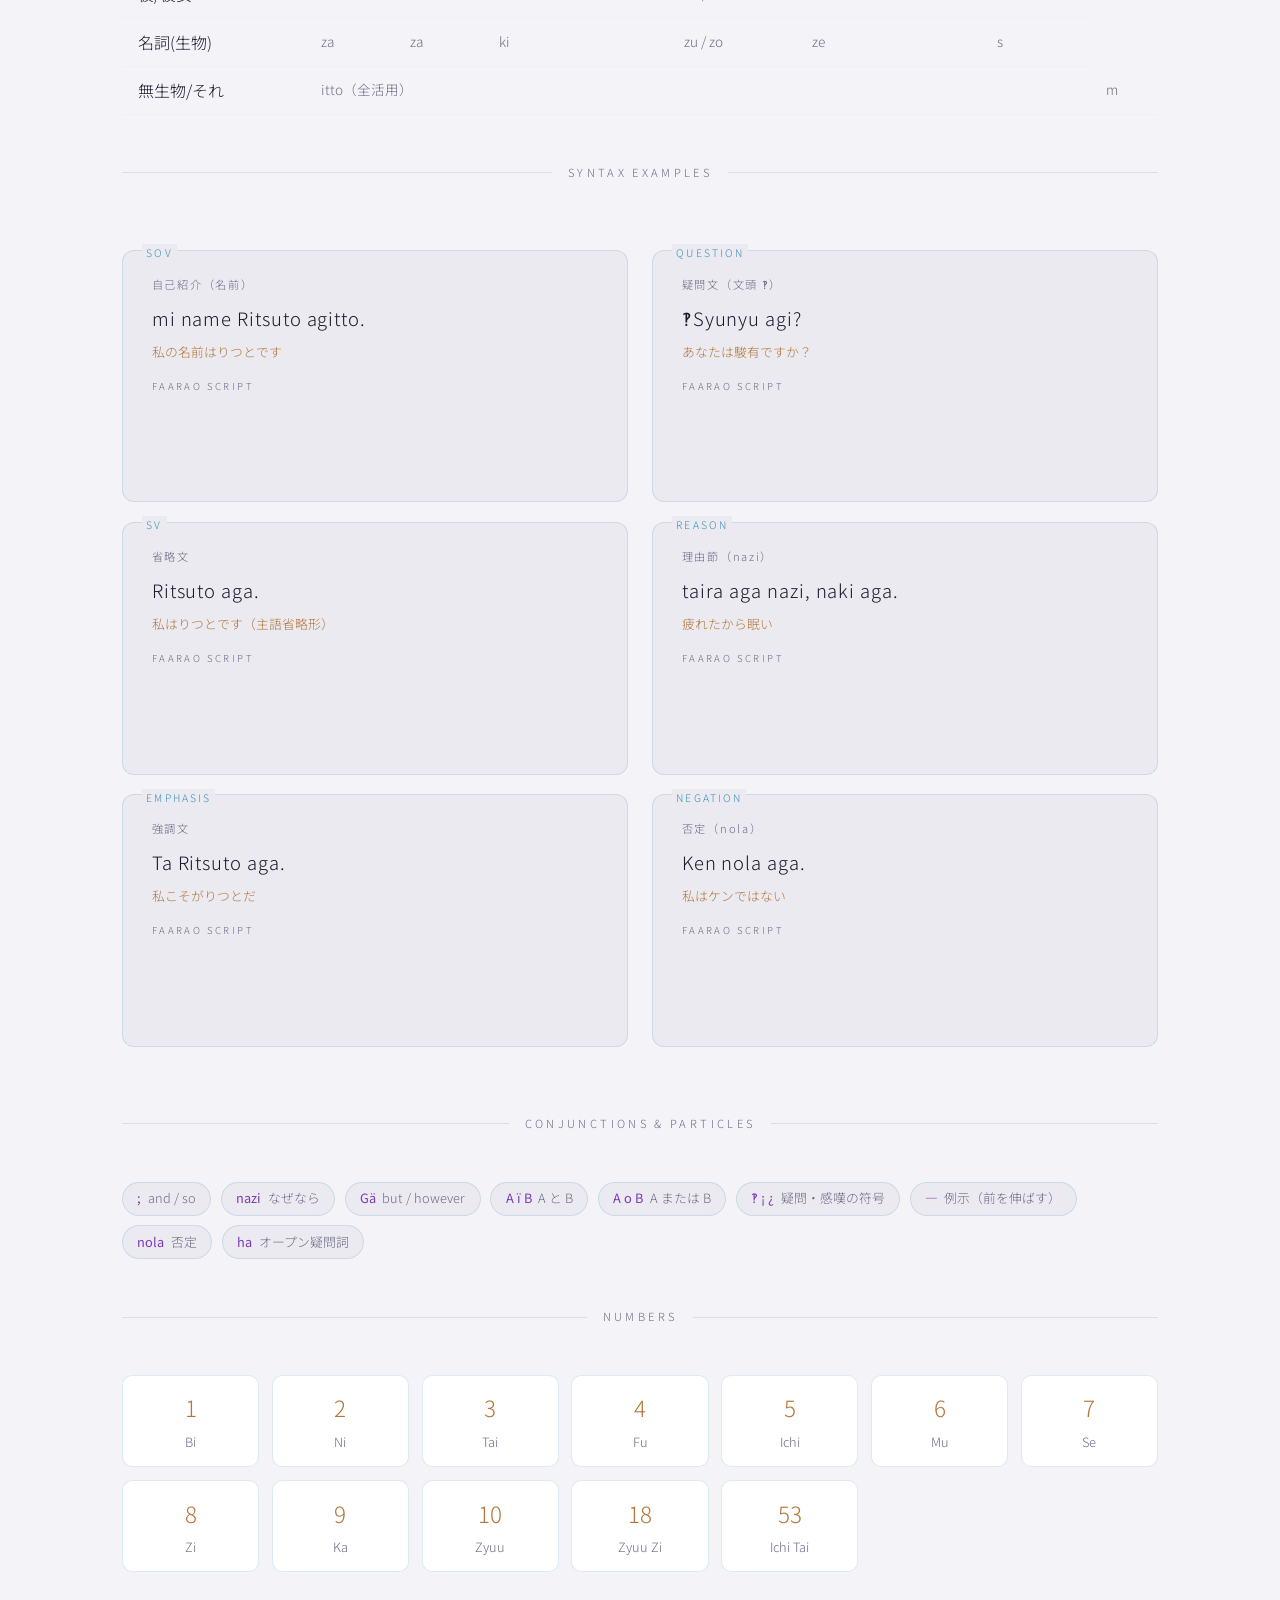
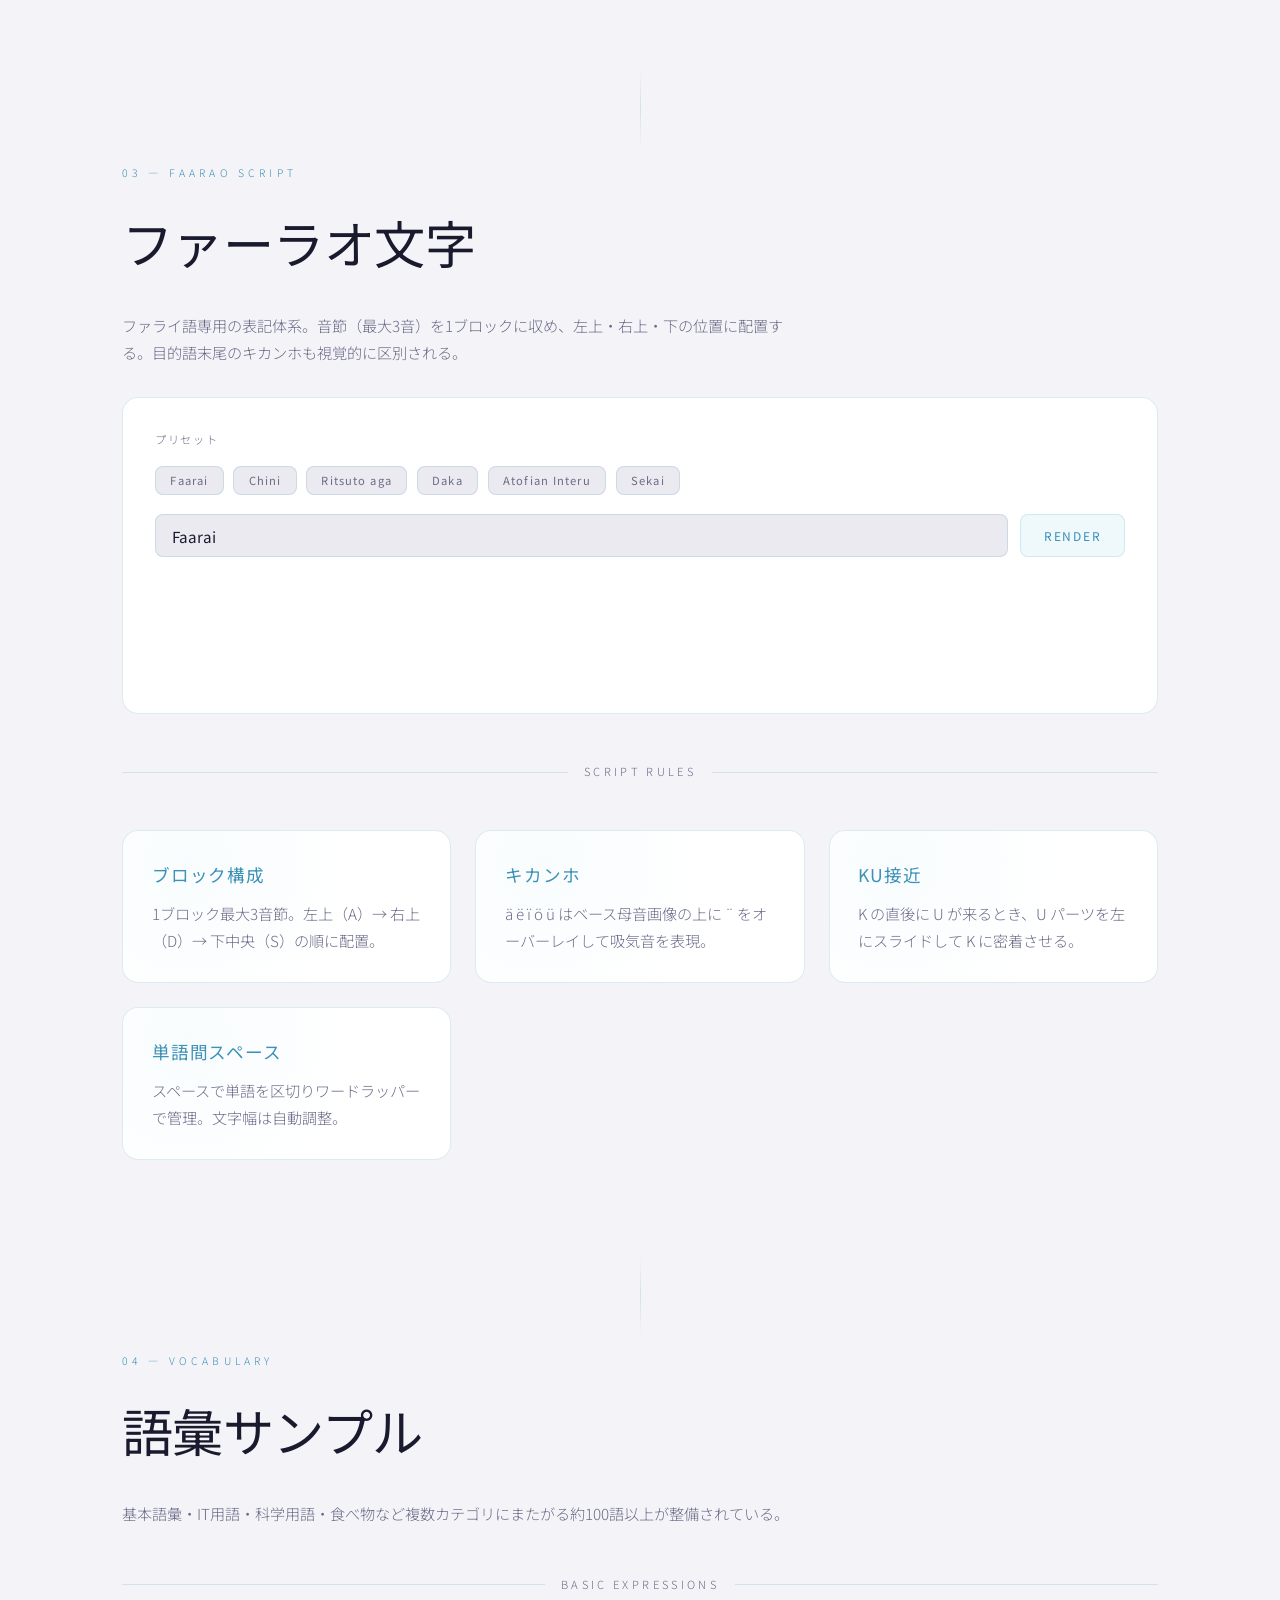
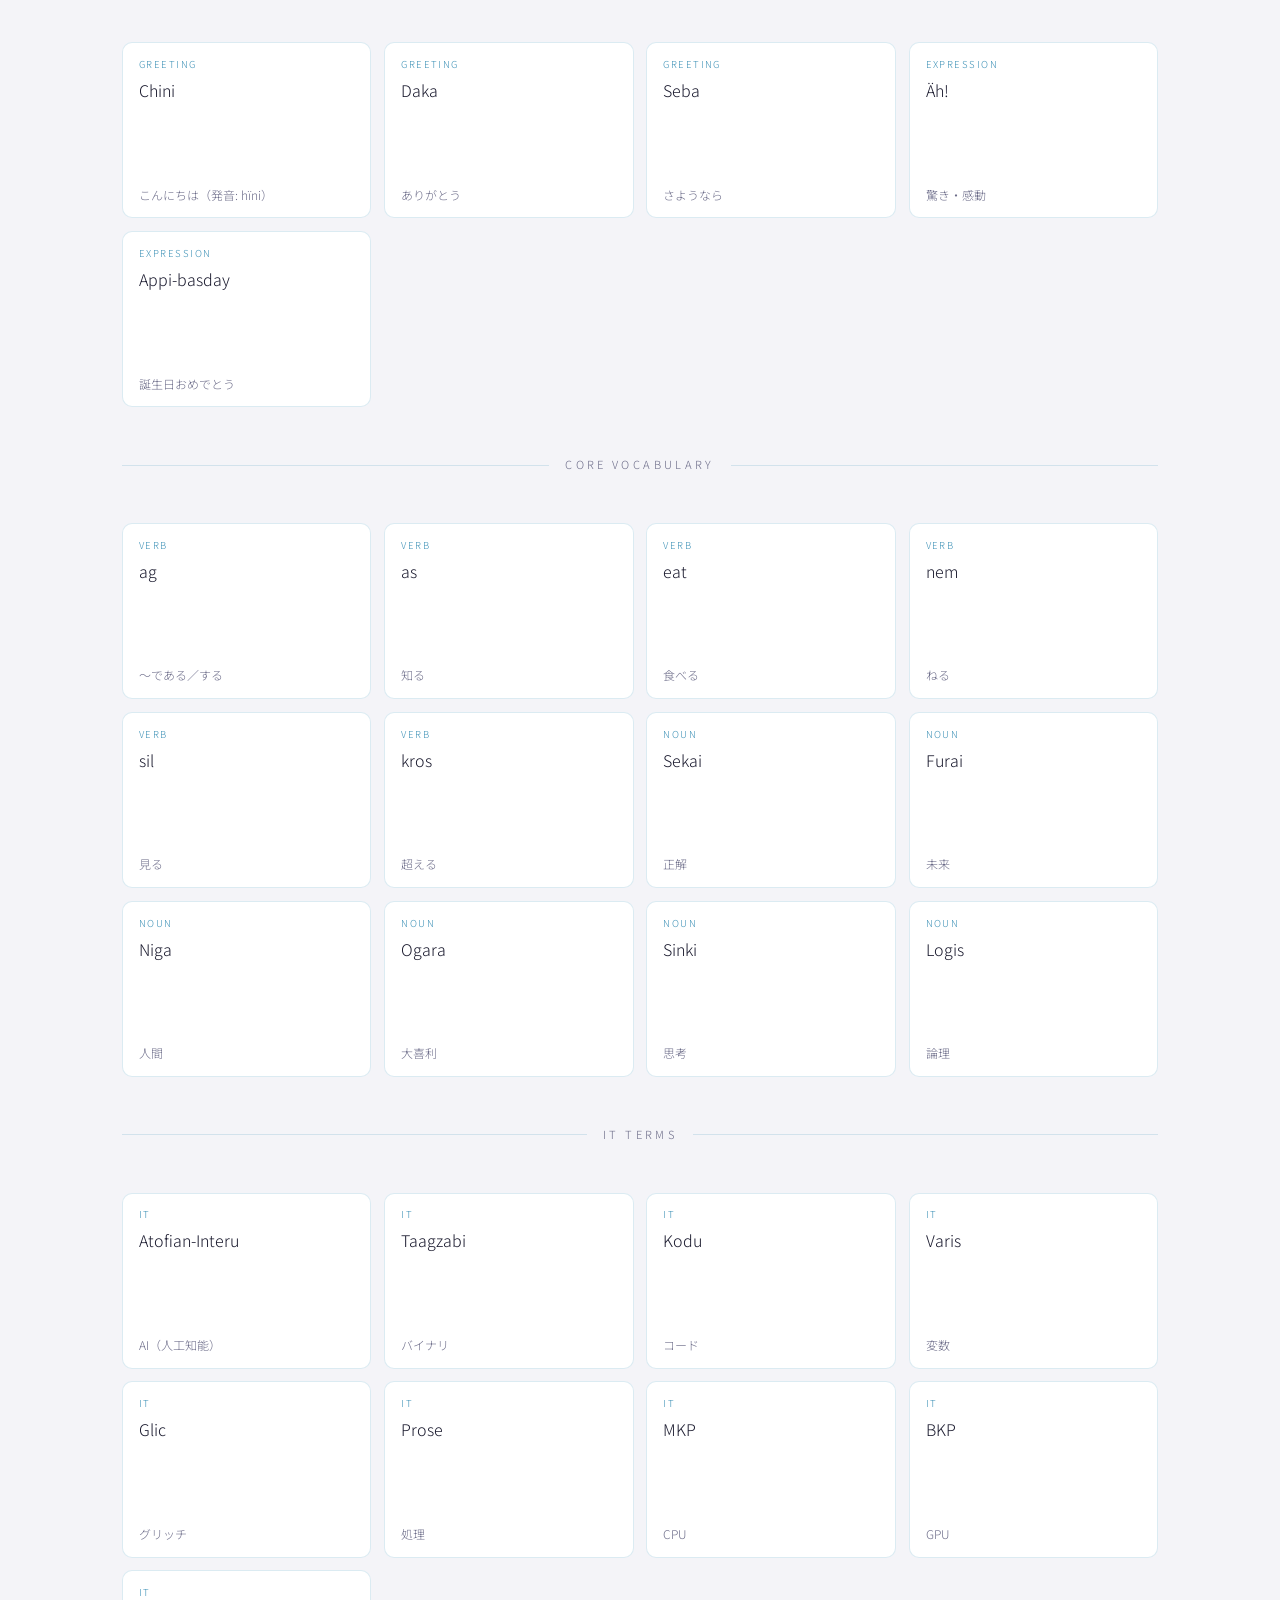
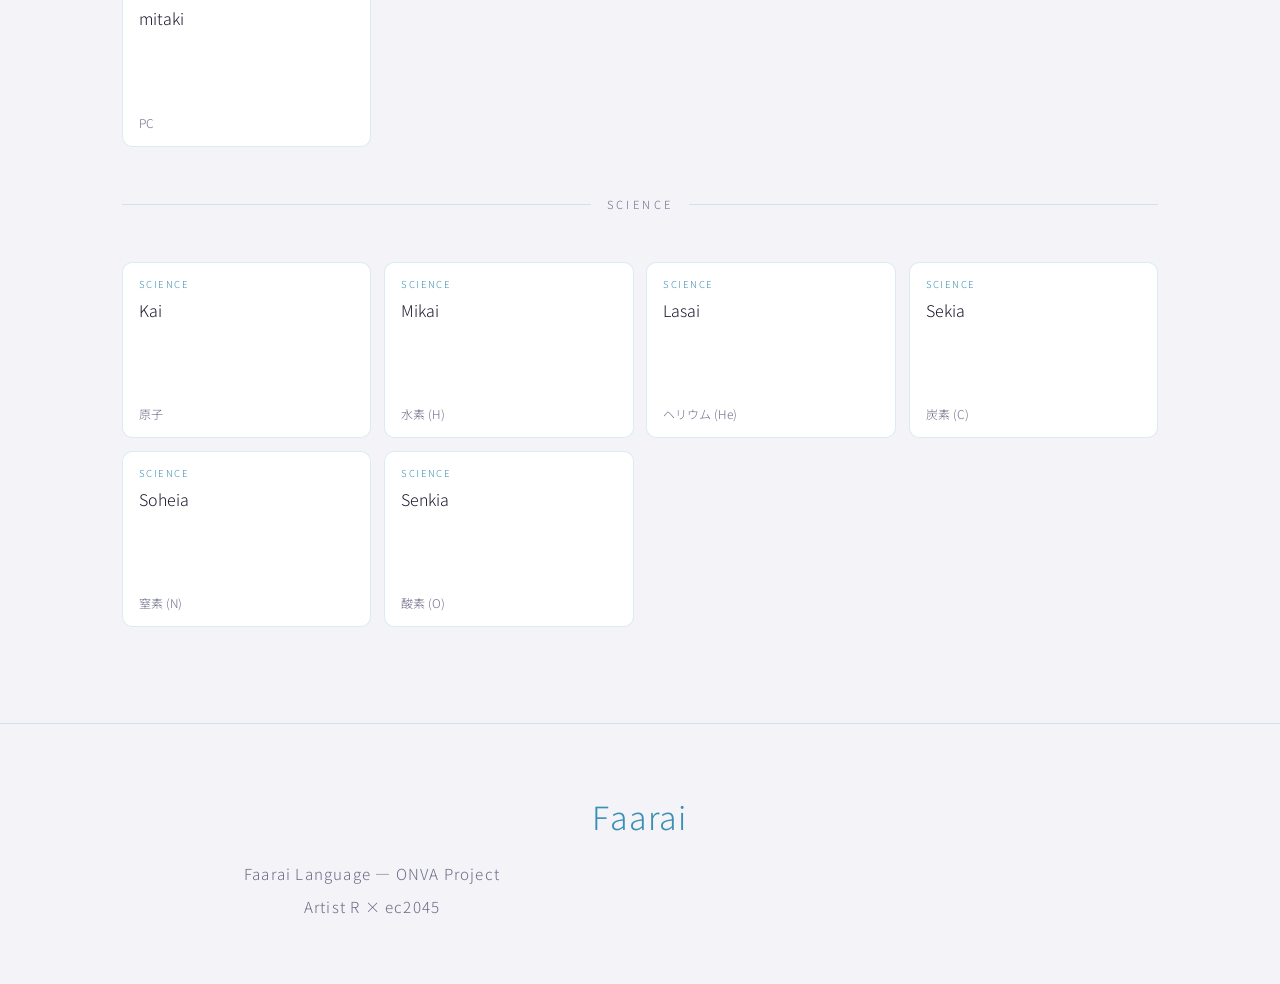
==== commit f343ecdf: "Update index.html" ====
--- a/index.html
+++ b/index.html
@@ -795,7 +795,7 @@
       <p>1ブロック最大3音節。左上（A）→ 右上（D）→ 下中央（S）の順に配置。</p>
     </div>
     <div class="card">
-      <h3>ウムラウト（キカンホ）</h3>
+      <h3>キカンホ</h3>
       <p>ä ë ï ö ü はベース母音画像の上に ¨ をオーバーレイして吸気音を表現。</p>
     </div>
     <div class="card">
@@ -890,8 +890,8 @@
   engine.render('mi name Ritsuto agitto', 'ex-gram-1');
   engine.render('Ritsuto aga', 'ex-gram-2');
   engine.render('Ta Ritsuto aga', 'ex-gram-3');
-  engine.render('Syunyu agi', 'ex-gram-4');
-  engine.render('taira aga nazi naki aga', 'ex-gram-5');
+  engine.render('‽Syunyu agi?', 'ex-gram-4');
+  engine.render('taira aga nazi, naki aga', 'ex-gram-5');
   engine.render('Ken nola aga', 'ex-gram-6');
 
   // ─── 語彙サンプル ───
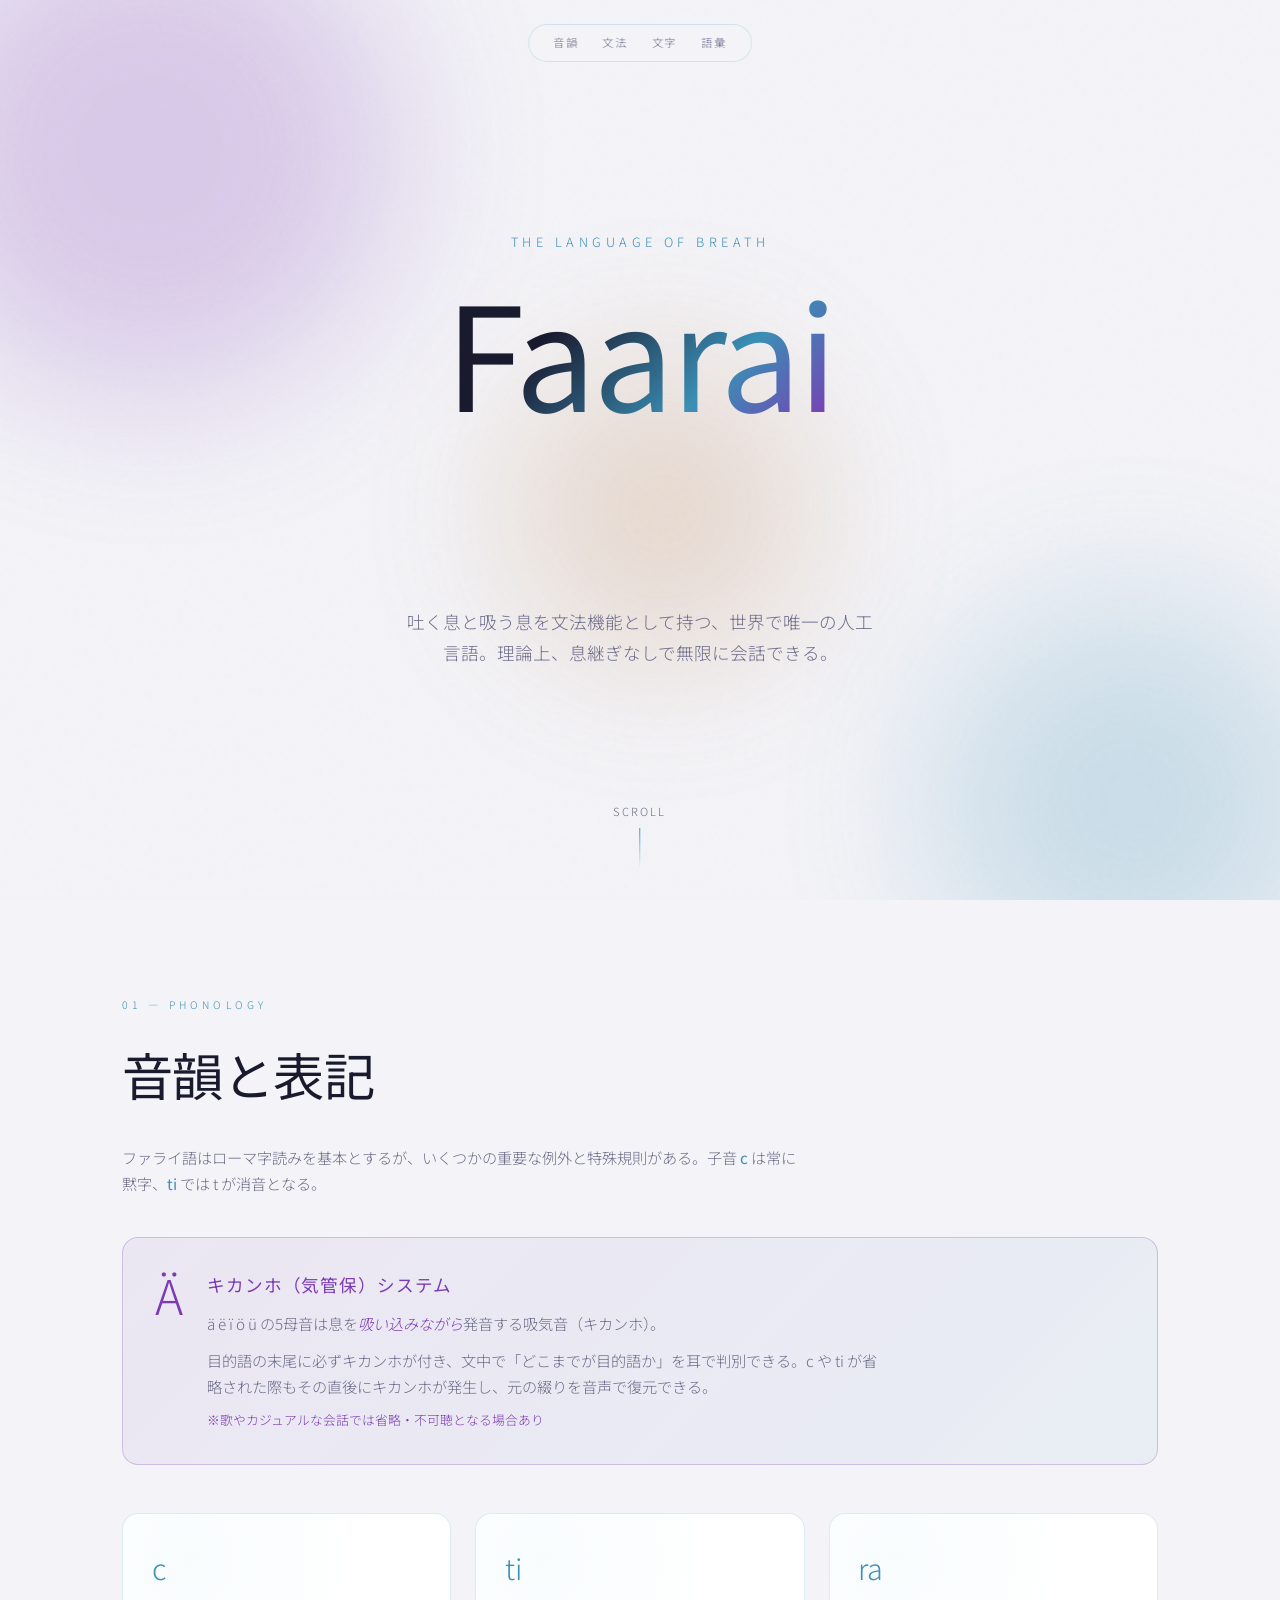
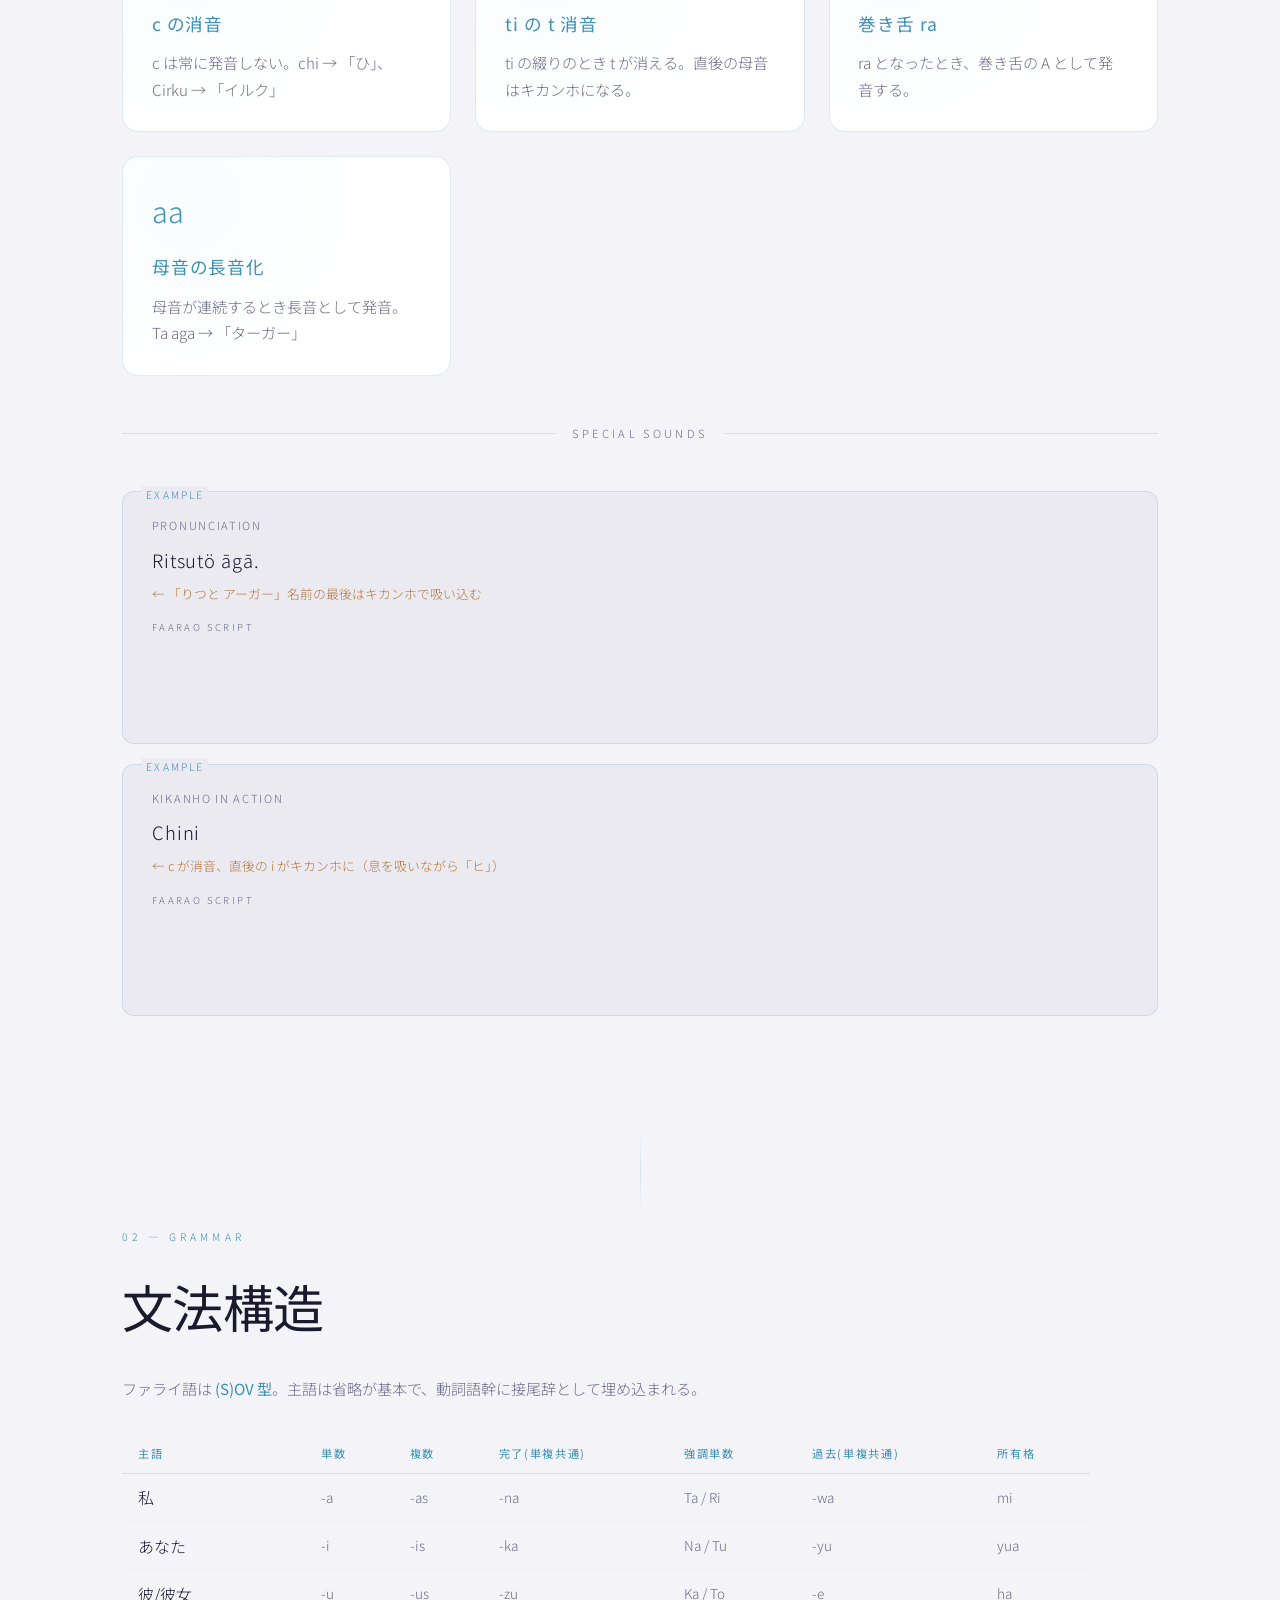
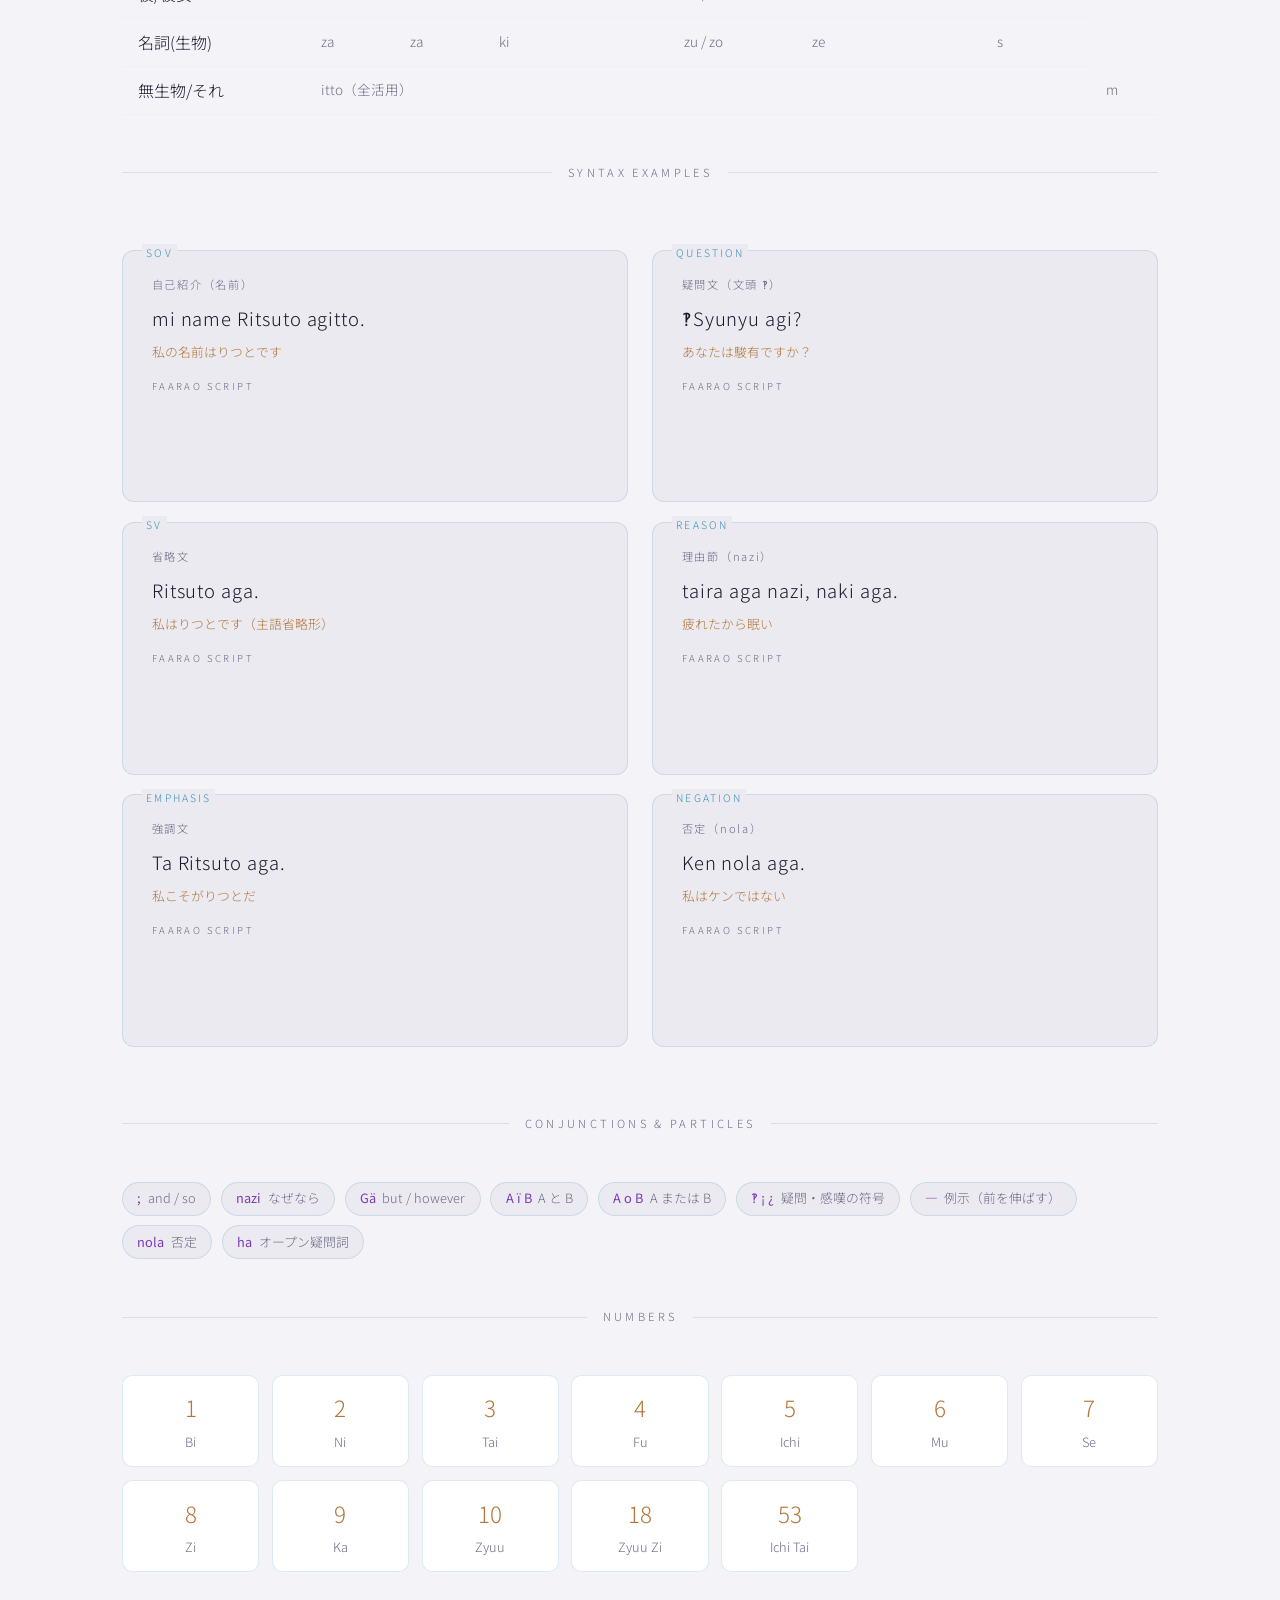
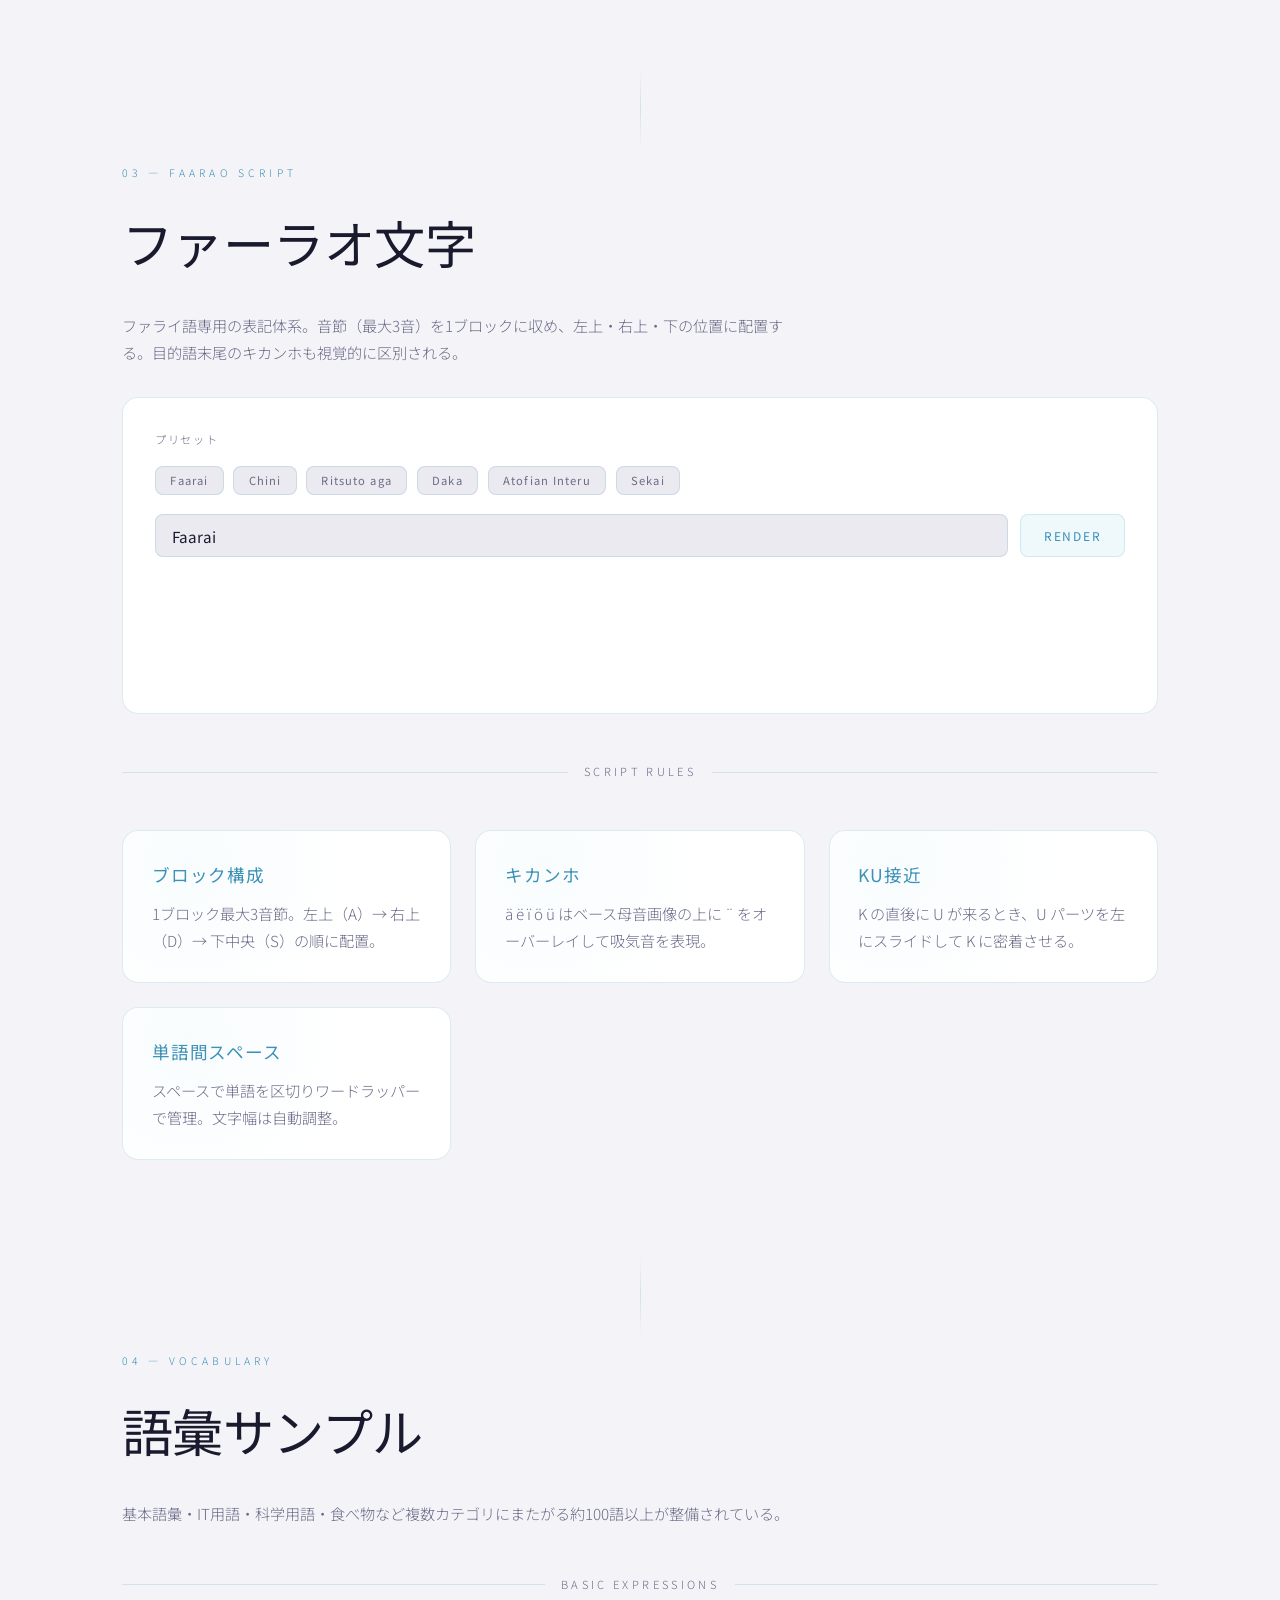
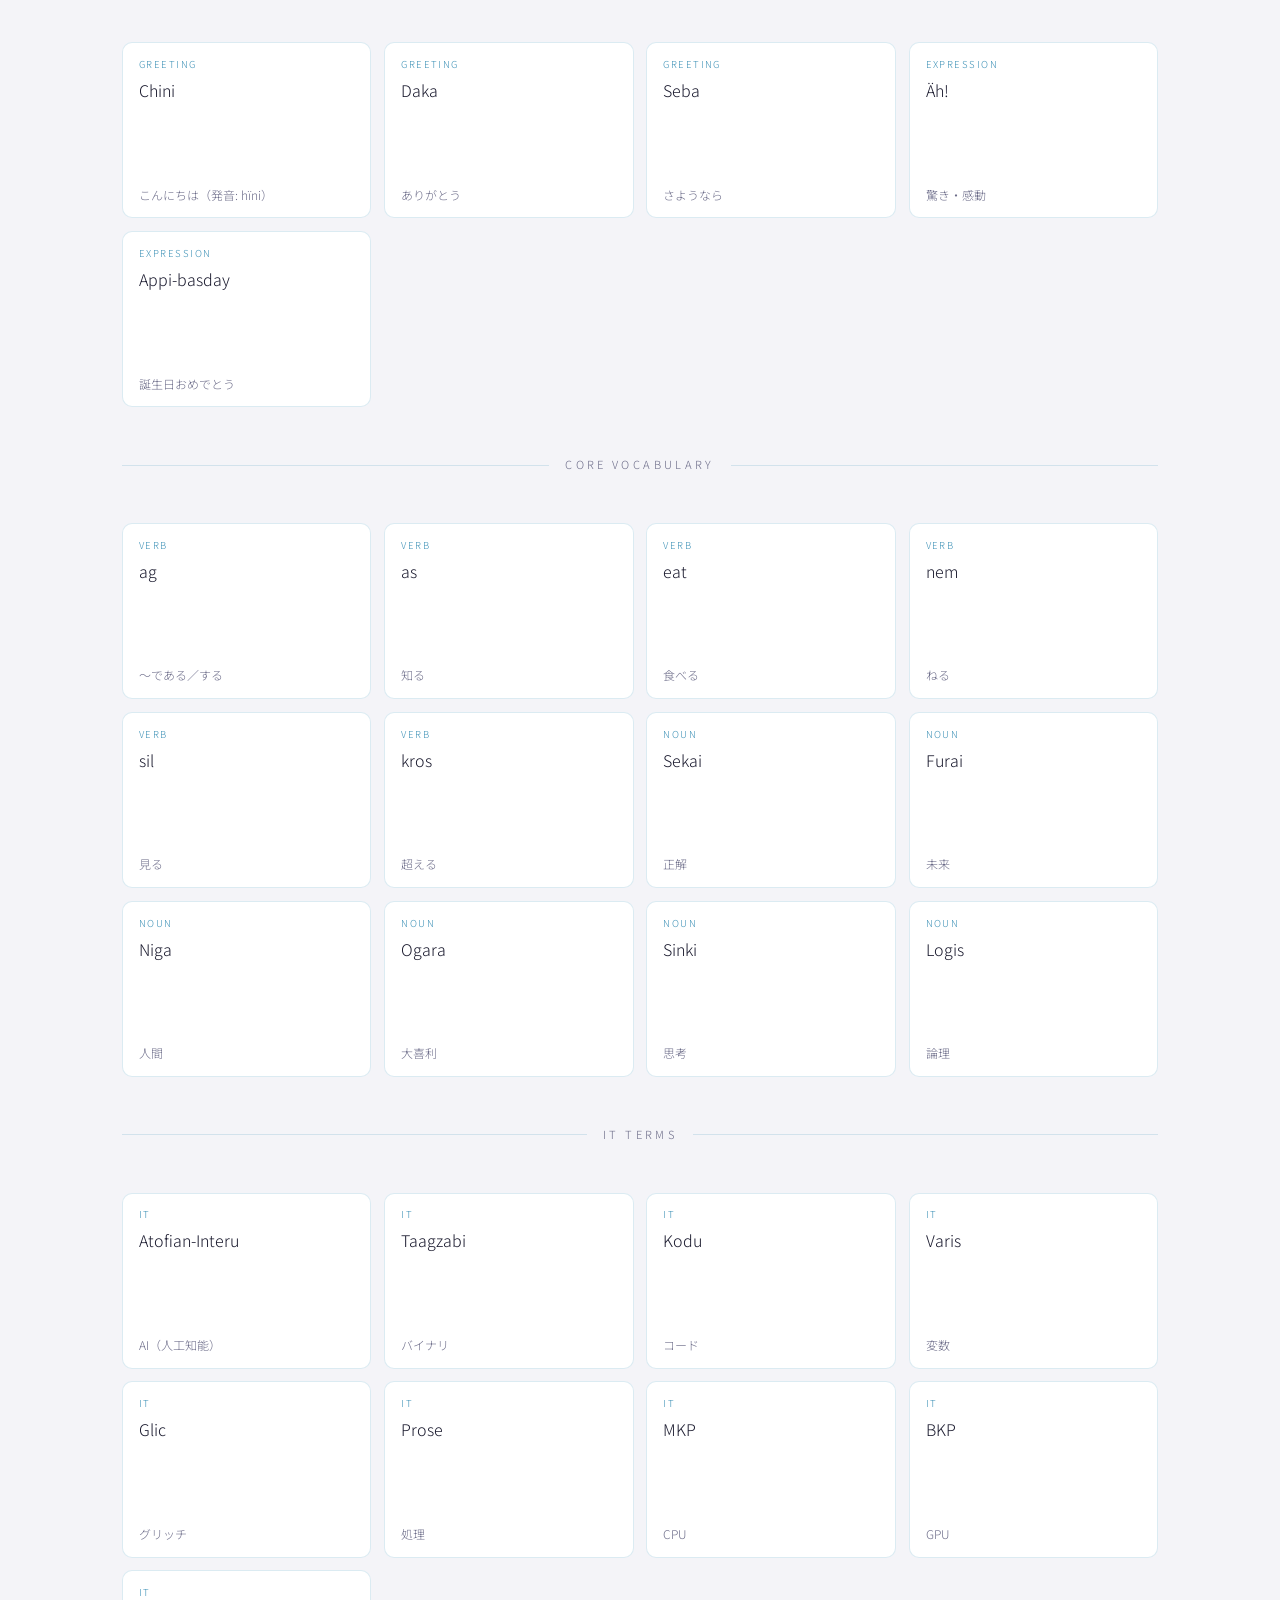
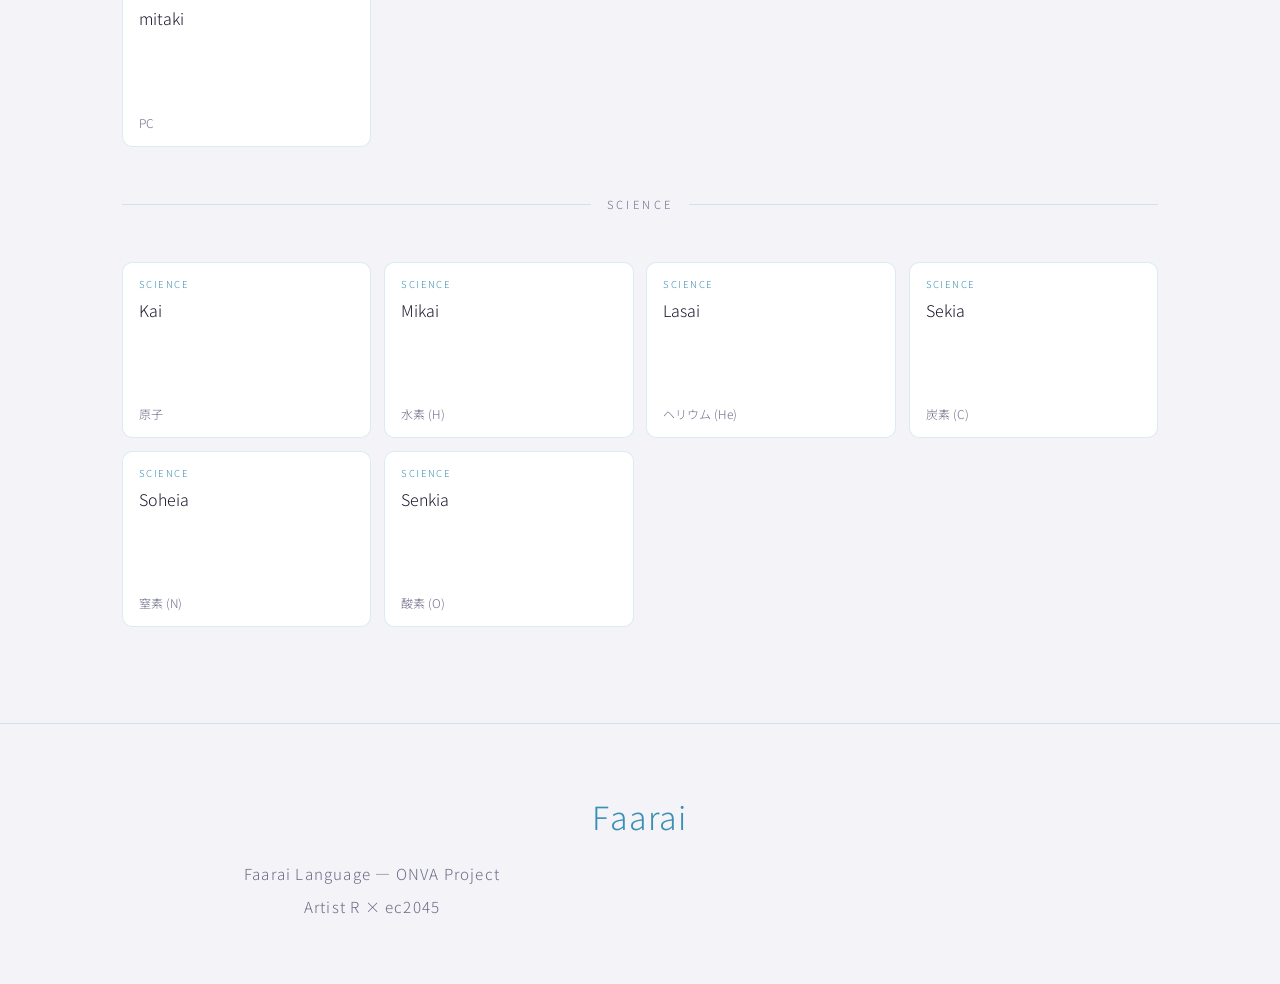
==== commit 431033d4: "Update index.html" ====
--- a/index.html
+++ b/index.html
@@ -605,7 +605,7 @@
       <h3>キカンホ（気管保）システム</h3>
       <p>ä ë ï ö ü の5母音は息を<em style="color:var(--accent3);">吸い込みながら</em>発音する吸気音（キカンホ）。</p>
       <p style="margin-top:0.6rem;">目的語の末尾に必ずキカンホが付き、文中で「どこまでが目的語か」を耳で判別できる。c や ti が省略された際もその直後にキカンホが発生し、元の綴りを音声で復元できる。</p>
-      <p style="margin-top:0.6rem;font-size:0.8rem;color:var(--accent3);">※バイナリや歌では省略・不可聴となる場合あり</p>
+      <p style="margin-top:0.6rem;font-size:0.8rem;color:var(--accent3);">※歌やカジュアルな会話では省略・不可聴となる場合あり</p>
     </div>
   </div>
 
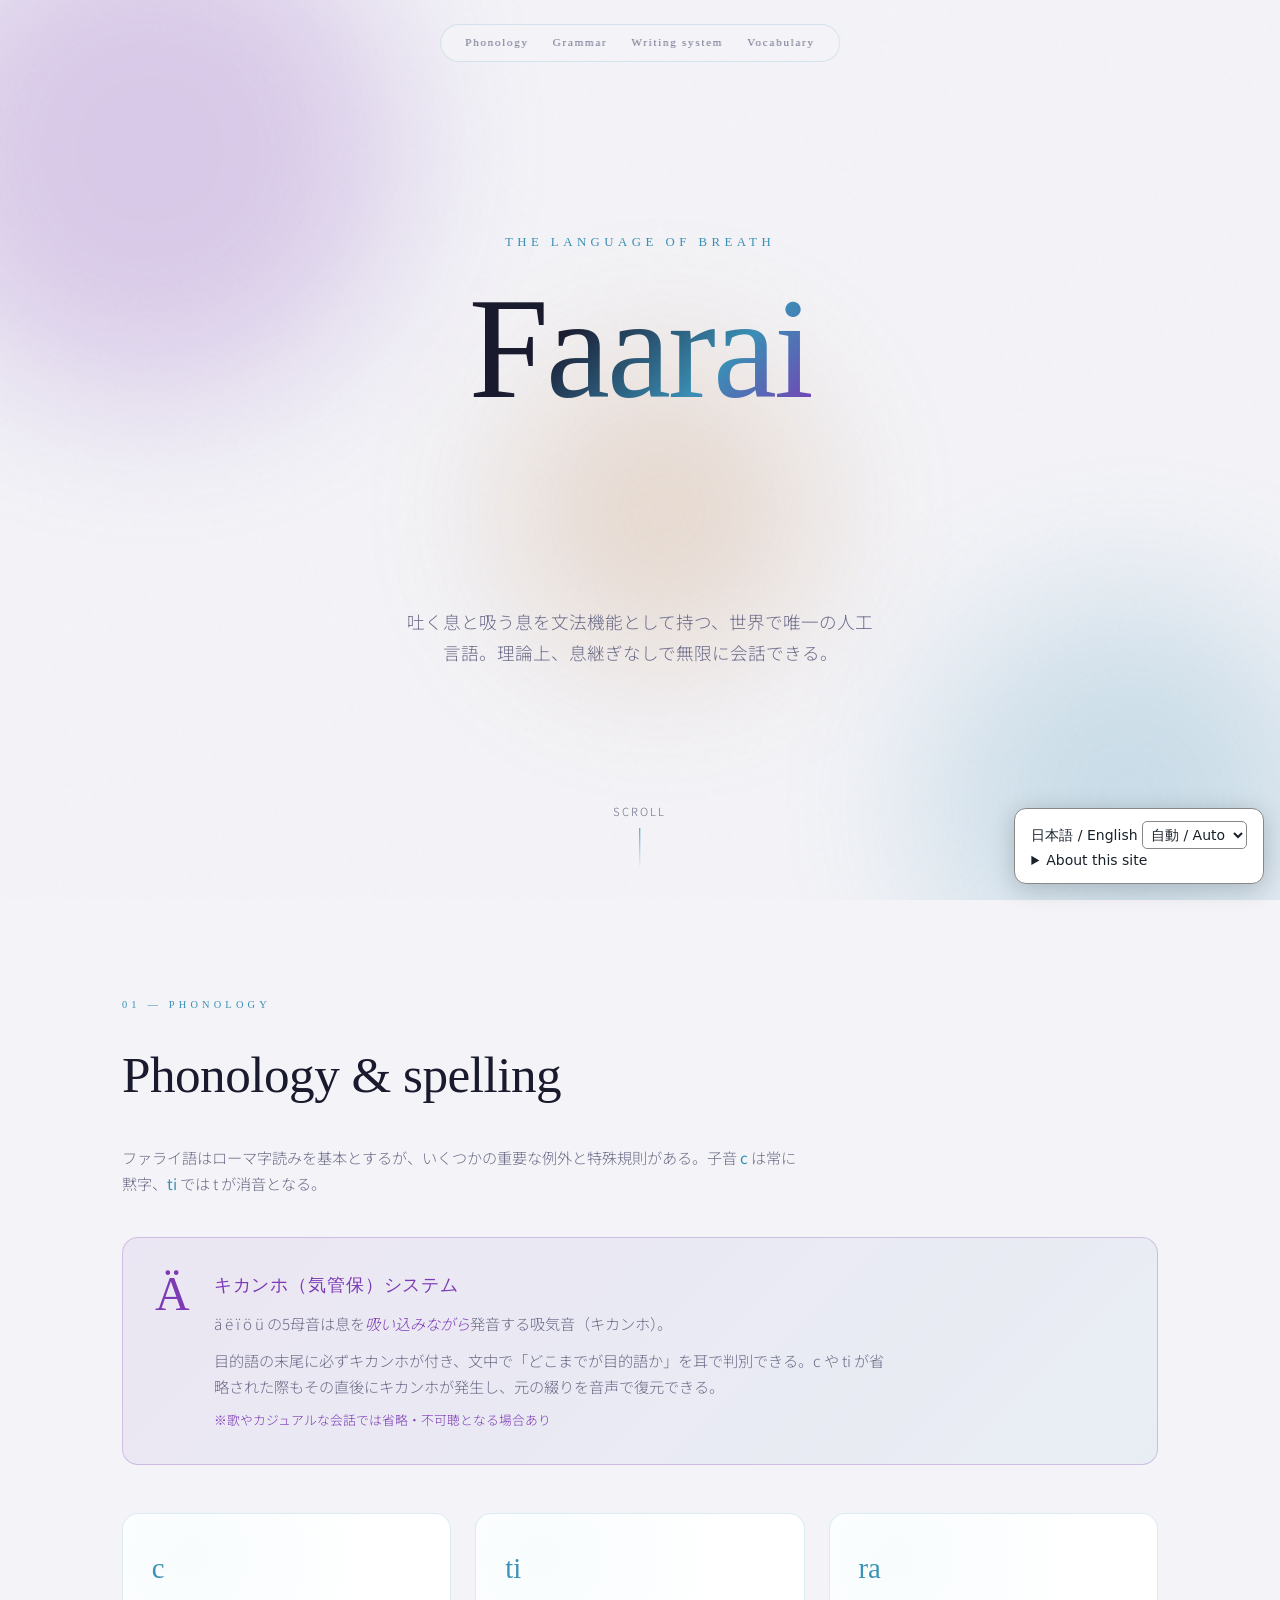
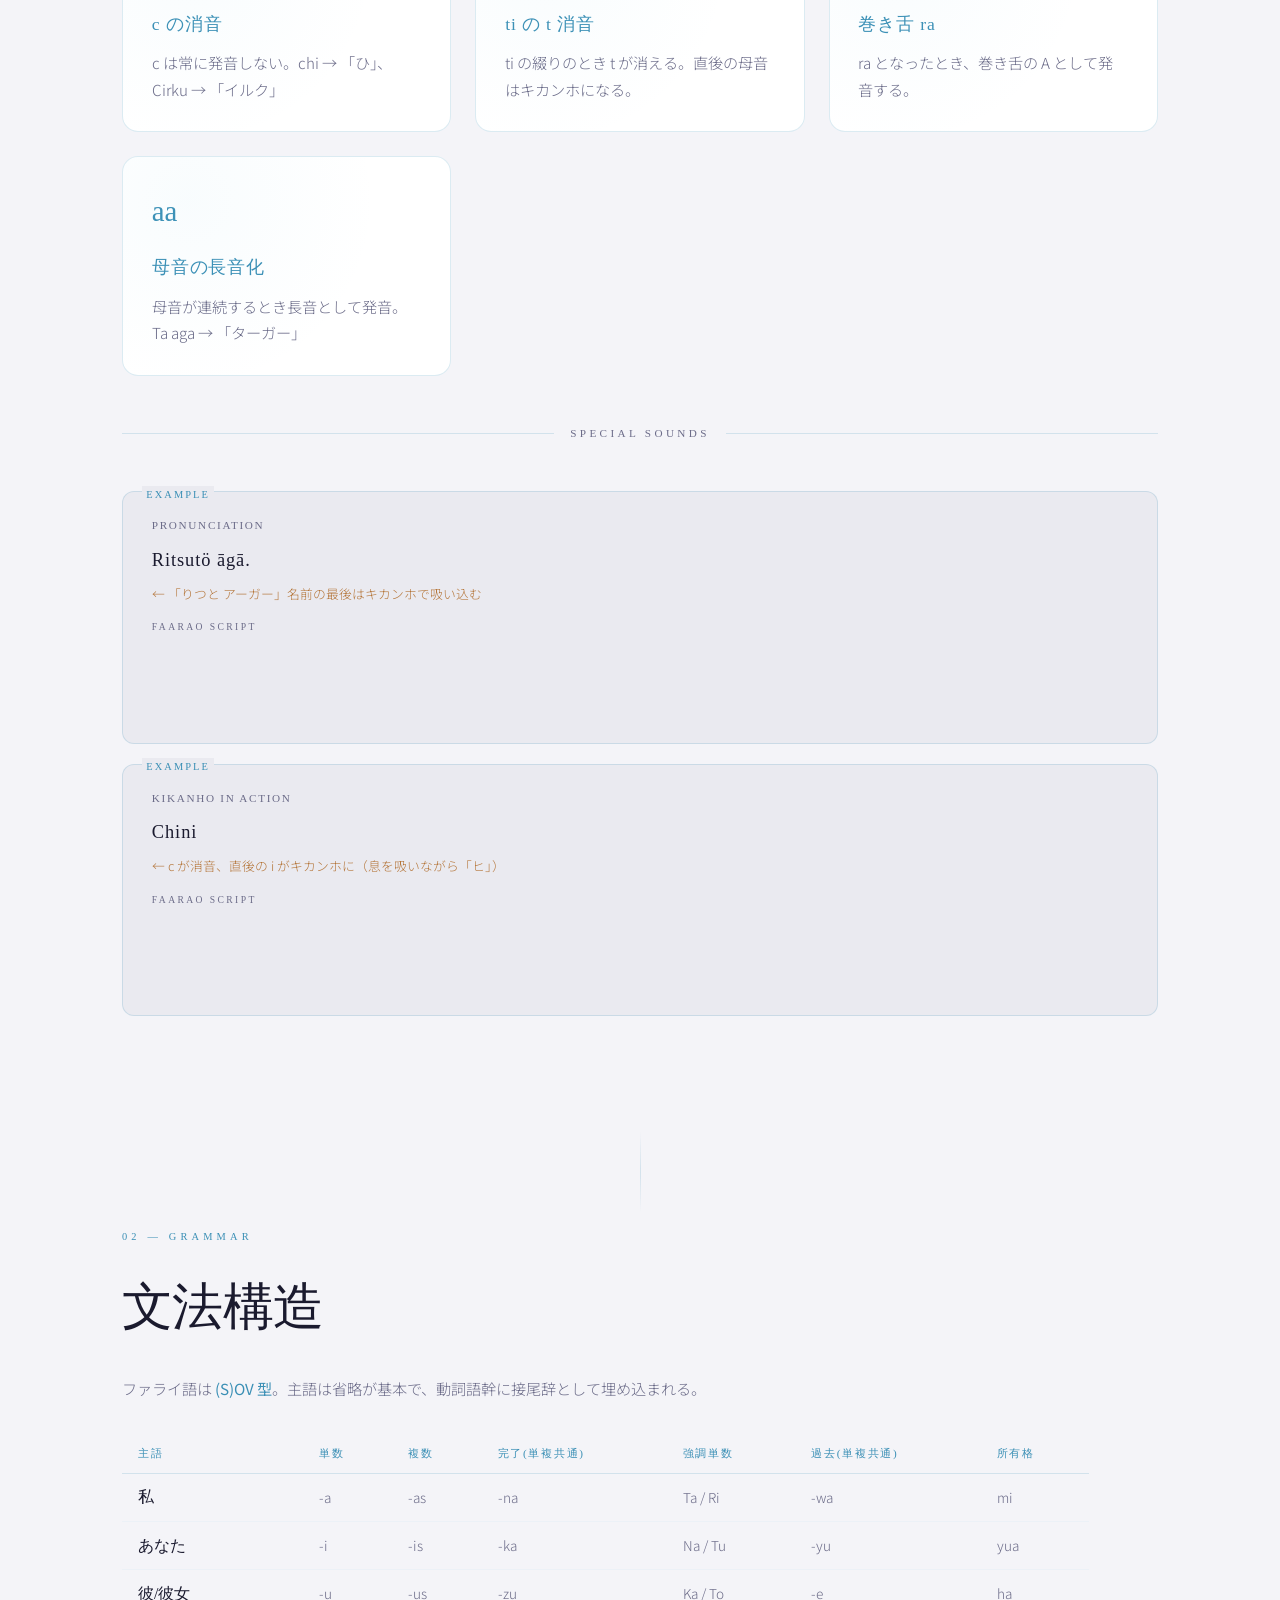
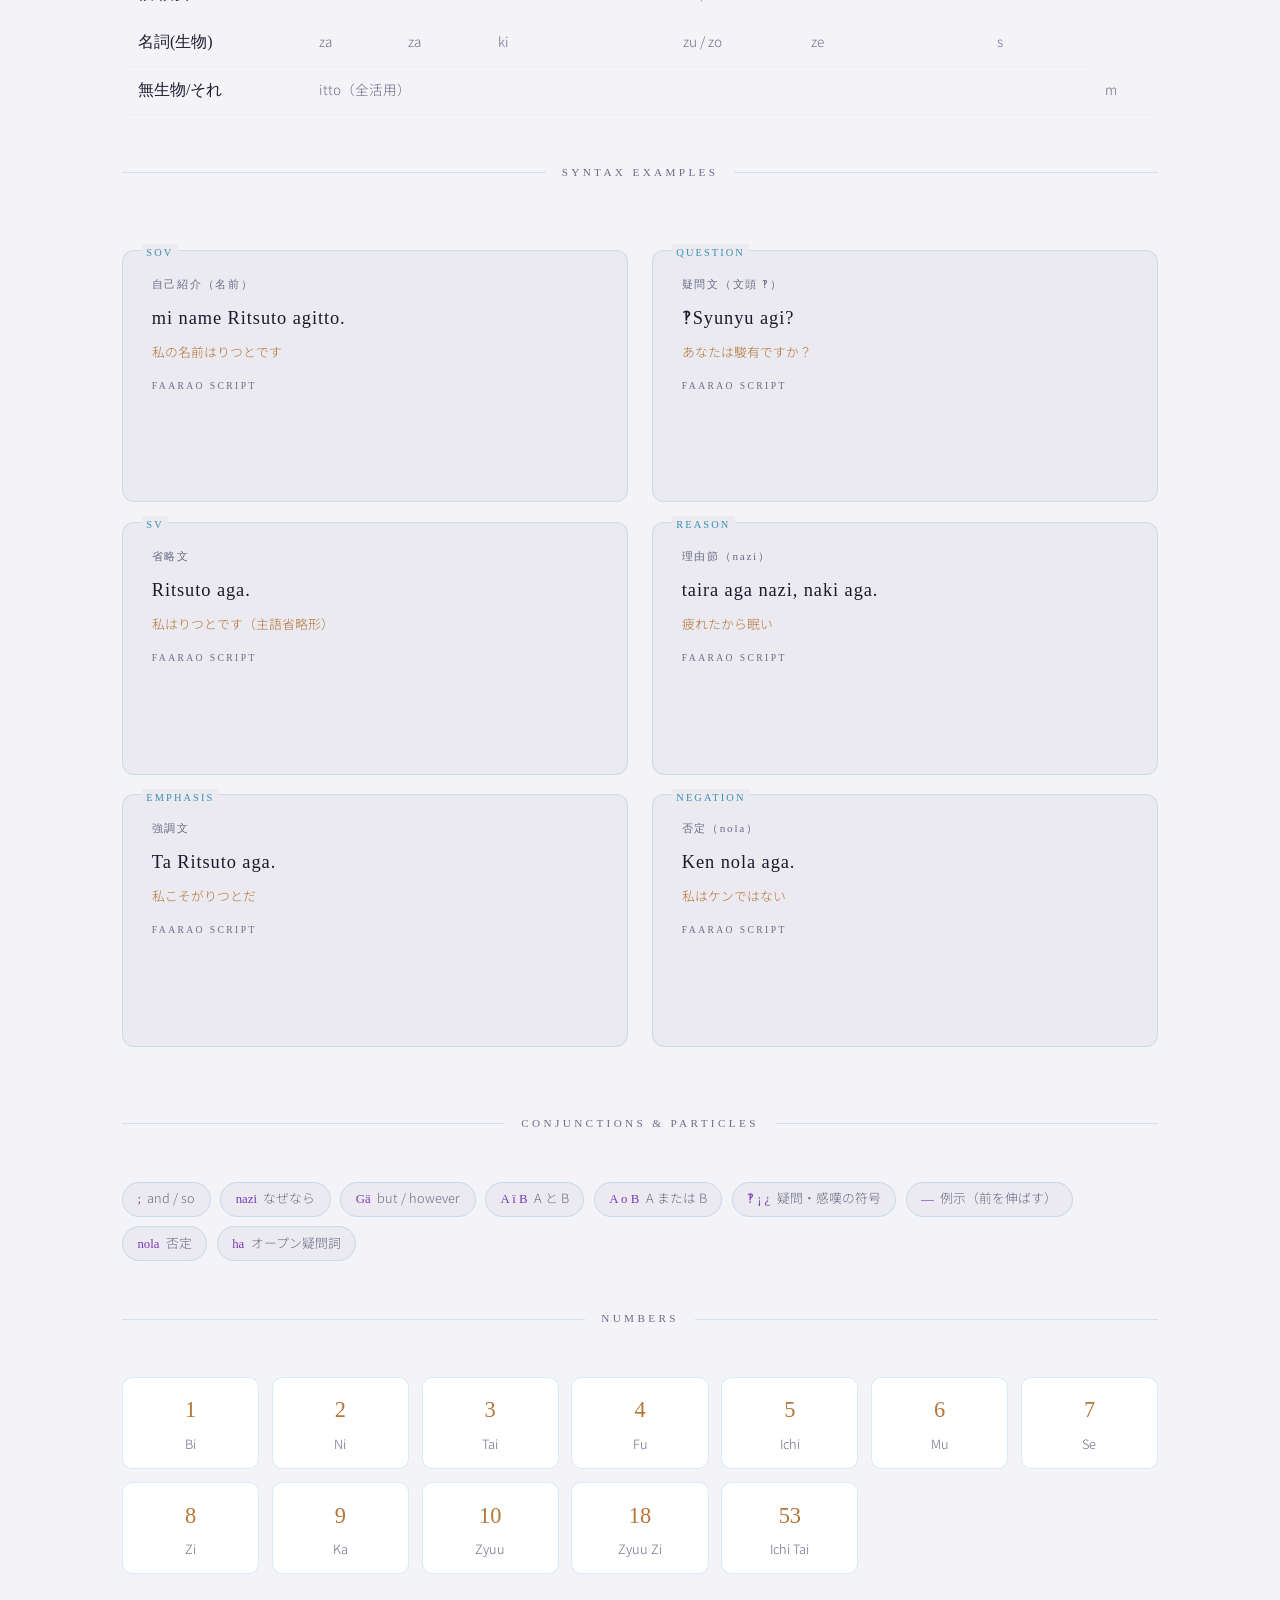
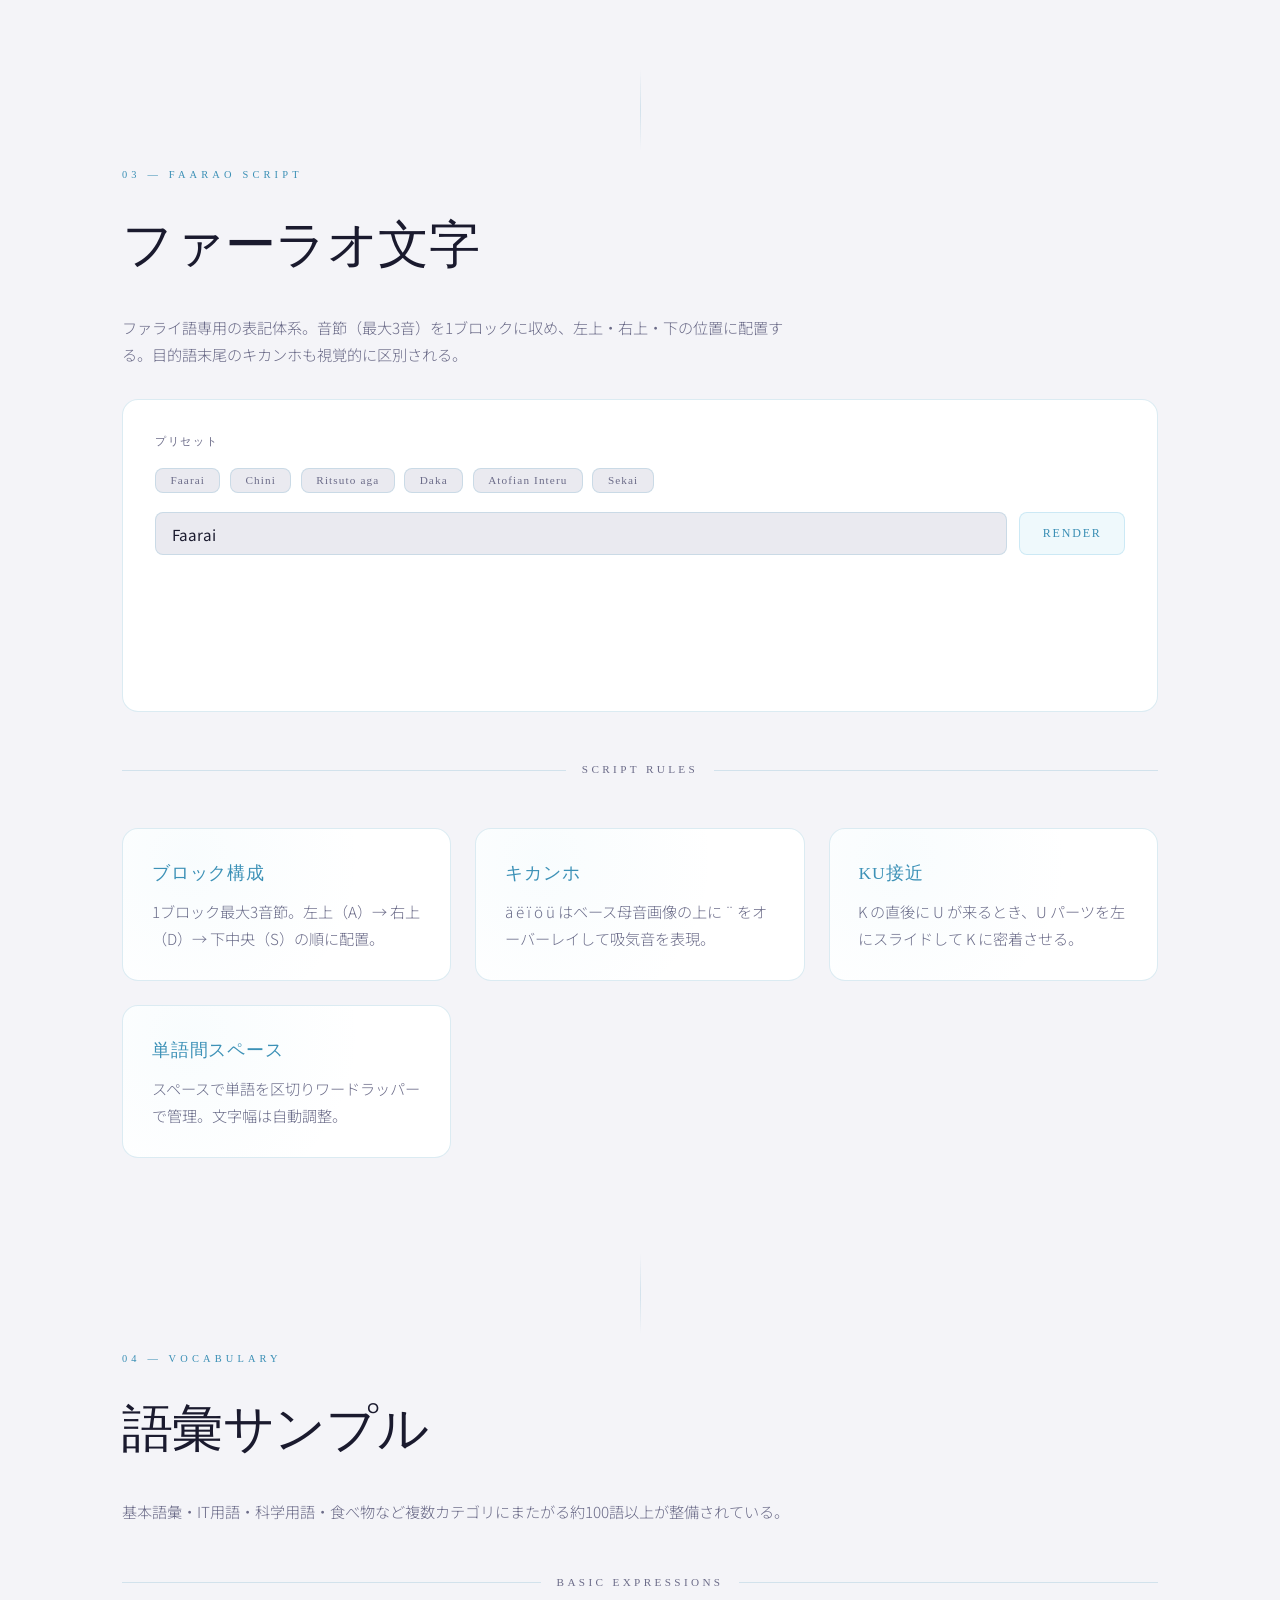
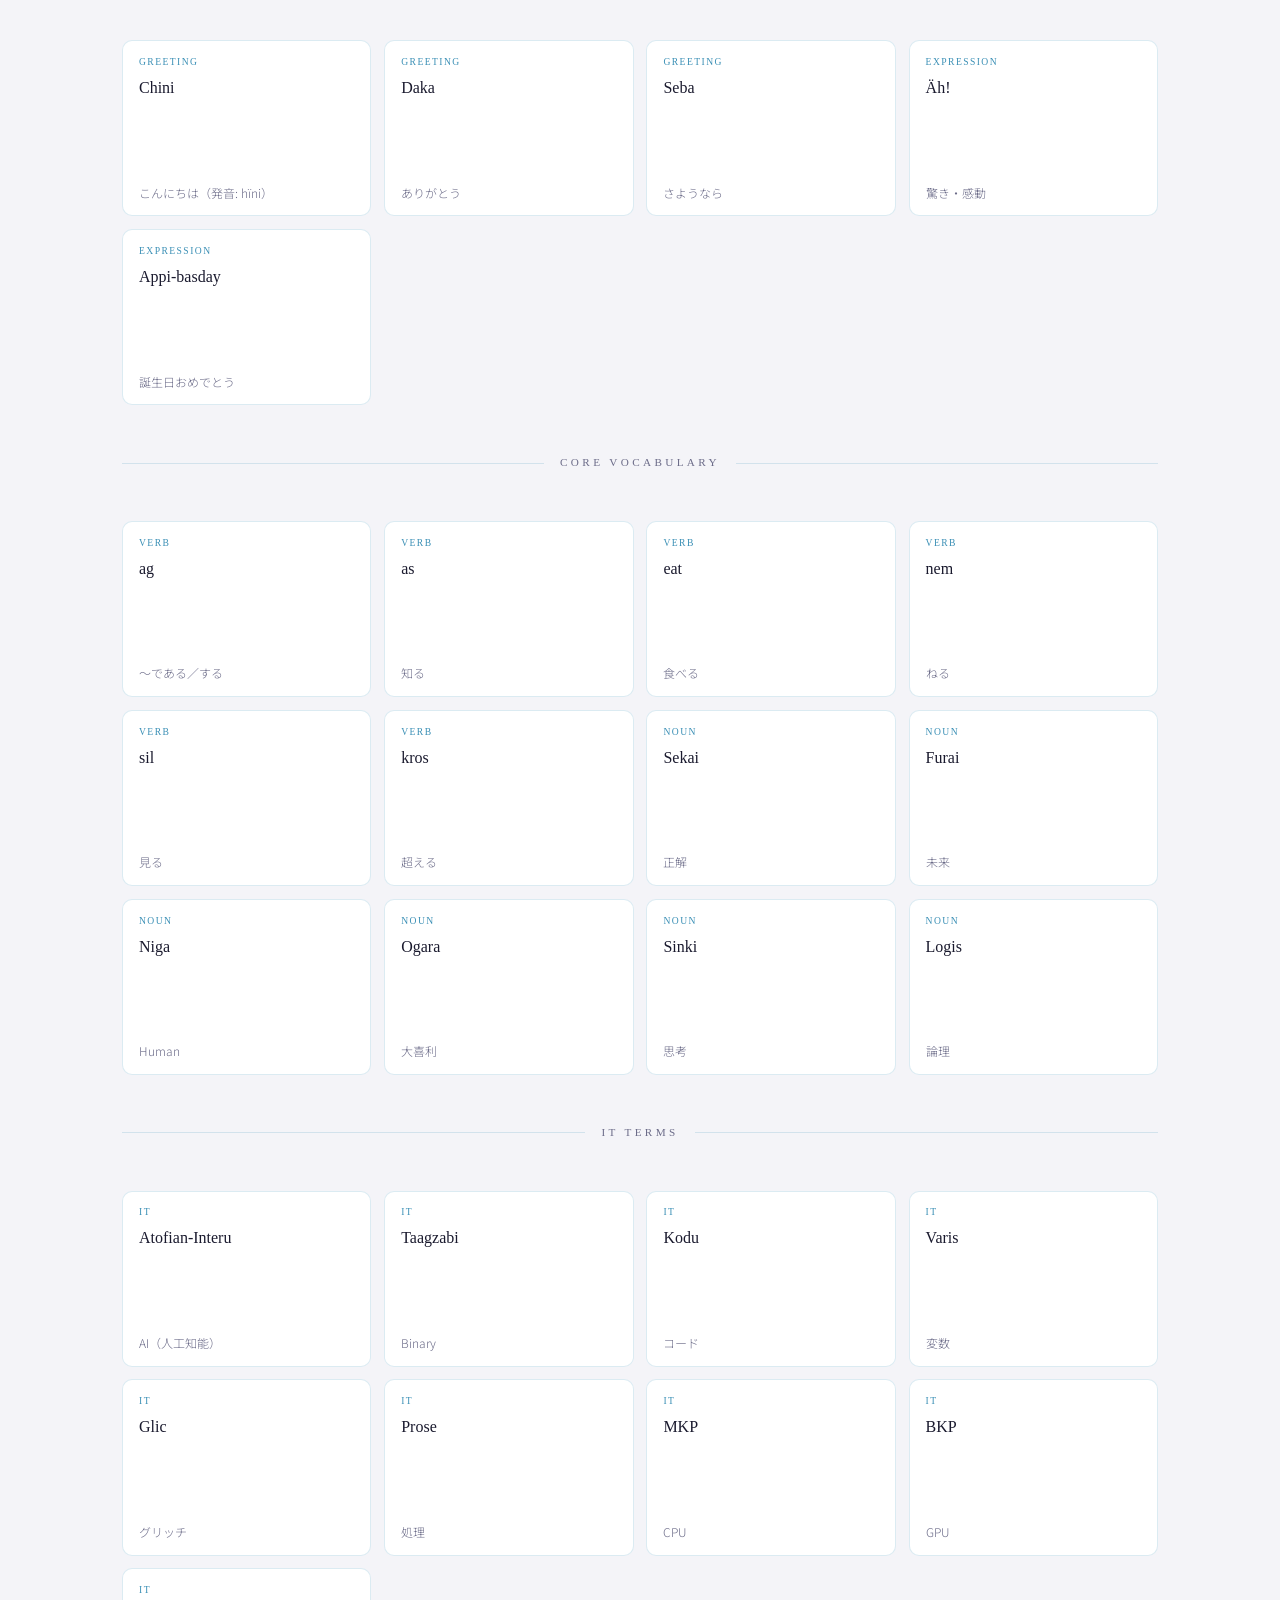
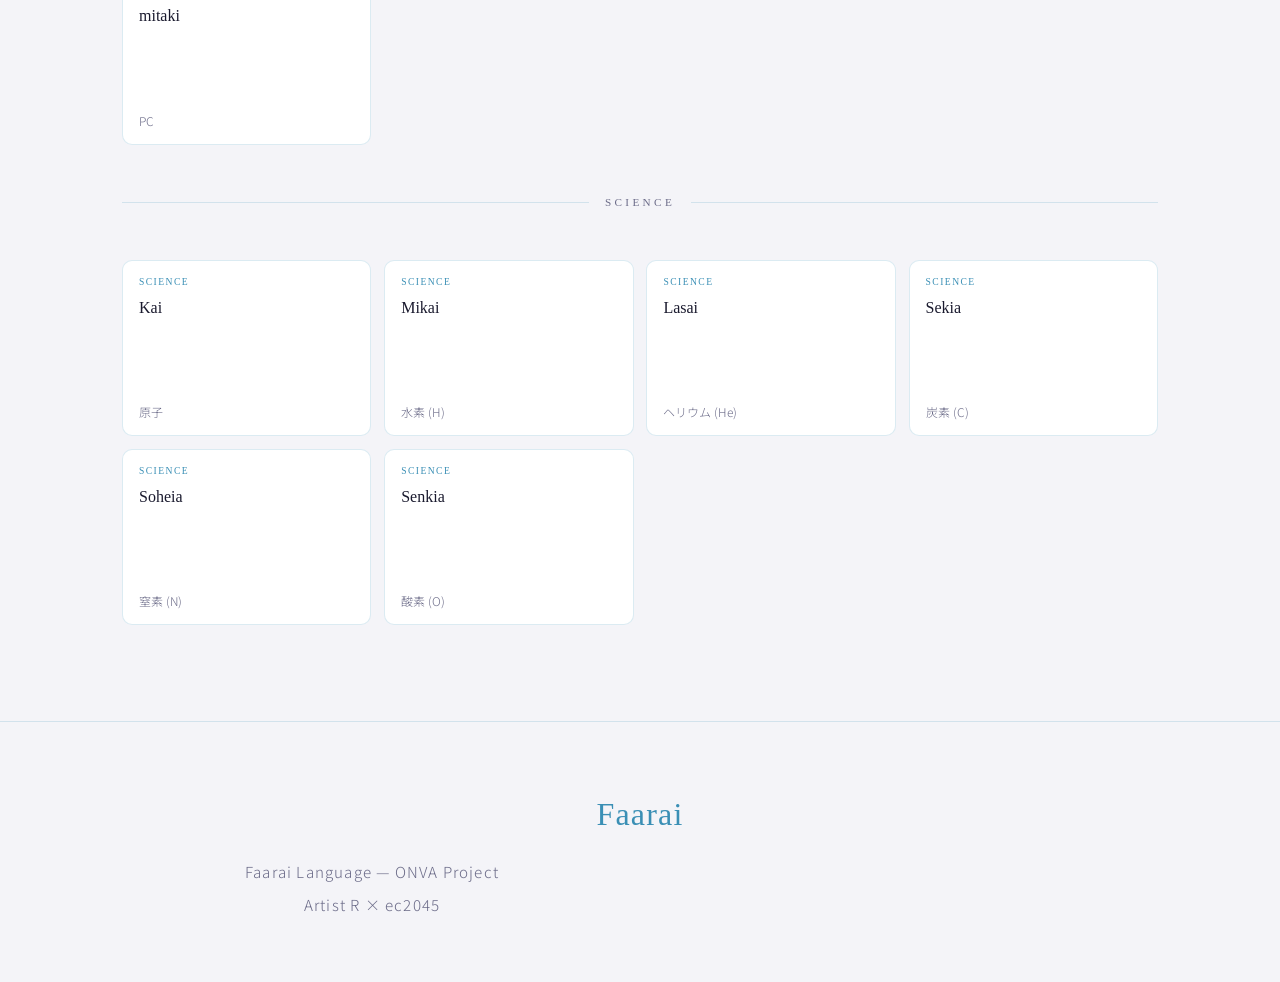
==== commit 4eb7456a: "Use site typography and repository-owned .lang translations" ====
--- a/index.html
+++ b/index.html
@@ -1,945 +1,558 @@
 <!DOCTYPE html>
 <html lang="ja">
+
 <head>
-<meta charset="UTF-8">
-<meta name="viewport" content="width=device-width, initial-scale=1.0">
-<title>Faarai — The Language of Breath</title>
-<link rel="preconnect" href="https://fonts.googleapis.com">
-<link rel="preconnect" href="https://fonts.gstatic.com" crossorigin>
-<link href="https://fonts.googleapis.com/css2?family=Noto+Sans+JP:wght@300;400;500&display=swap" rel="stylesheet">
-<style>
-@font-face {
-  font-family: '2045alphabet';
-  src: url('https://ec2045.github.io/2045font/2045alphabet.otf') format('opentype');
-}
-
-:root {
-  --bg: #f4f4f8;
-  --bg2: #ffffff;
-  --bg3: #eaeaf0;
-  --accent: #3a8fb5;
-  --accent2: #b5763a;
-  --accent3: #7c3ab5;
-  --text: #1a1a2e;
-  --text-muted: #6b6b88;
-  --border: rgba(58,143,181,0.18);
-  --serif: '2045alphabet', 'Noto Sans JP', sans-serif;
-  --body: 'Noto Sans JP', sans-serif;
-}
-
-* { margin: 0; padding: 0; box-sizing: border-box; }
-
-body {
-  background: var(--bg);
-  color: var(--text);
-  font-family: var(--body);
-  font-weight: 300;
-  line-height: 1.75;
-  overflow-x: hidden;
-}
-
-/* ─── ノイズオーバーレイ ─── */
-body::before {
-  content: '';
-  position: fixed;
-  inset: 0;
-  background-image: url("data:image/svg+xml,%3Csvg viewBox='0 0 200 200' xmlns='http://www.w3.org/2000/svg'%3E%3Cfilter id='n'%3E%3CfeTurbulence type='fractalNoise' baseFrequency='0.9' numOctaves='4' stitchTiles='stitch'/%3E%3C/filter%3E%3Crect width='100%25' height='100%25' filter='url(%23n)' opacity='0.03'/%3E%3C/svg%3E");
-  pointer-events: none;
-  z-index: 0;
-}
-
-/* ─── ヘッダー ─── */
-header {
-  position: relative;
-  min-height: 100svh;
-  display: flex;
-  flex-direction: column;
-  align-items: center;
-  justify-content: center;
-  text-align: center;
-  padding: 4rem 2rem;
-  overflow: hidden;
-}
-
-.hero-orb {
-  position: absolute;
-  border-radius: 50%;
-  filter: blur(80px);
-  opacity: 0.22;
-  animation: pulse 8s ease-in-out infinite alternate;
-}
-.orb1 { width: 500px; height: 500px; background: var(--accent3); top: -100px; left: -100px; }
-.orb2 { width: 400px; height: 400px; background: var(--accent); bottom: -100px; right: -50px; animation-delay: -4s; }
-.orb3 { width: 300px; height: 300px; background: var(--accent2); top: 40%; left: 40%; animation-delay: -2s; }
-
-@keyframes pulse {
-  from { transform: scale(1) translate(0,0); }
-  to   { transform: scale(1.15) translate(20px, -20px); }
-}
-
-.hero-label {
-  font-family: var(--serif);
-  font-size: clamp(0.65rem, 1.5vw, 0.8rem);
-  letter-spacing: 0.35em;
-  color: var(--accent);
-  margin-bottom: 1.5rem;
-  position: relative;
-  z-index: 1;
-  opacity: 0;
-  animation: fadeUp 0.8s ease 0.2s forwards;
-}
-
-h1 {
-  font-family: var(--serif);
-  font-size: clamp(3.5rem, 12vw, 9rem);
-  font-weight: 400;
-  letter-spacing: -0.02em;
-  line-height: 1;
-  position: relative;
-  z-index: 1;
-  background: linear-gradient(135deg, var(--text) 30%, var(--accent) 70%, var(--accent3) 100%);
-  -webkit-background-clip: text;
-  -webkit-text-fill-color: transparent;
-  background-clip: text;
-  opacity: 0;
-  animation: fadeUp 1s ease 0.4s forwards;
-}
-
-.hero-sub {
-  margin-top: 1.5rem;
-  font-size: clamp(0.85rem, 2.5vw, 1.1rem);
-  color: var(--text-muted);
-  max-width: 480px;
-  position: relative;
-  z-index: 1;
-  opacity: 0;
-  animation: fadeUp 1s ease 0.7s forwards;
-}
-
-.hero-faarao {
-  margin-top: 2.5rem;
-  position: relative;
-  z-index: 1;
-  opacity: 0;
-  animation: fadeUp 1s ease 1s forwards;
-}
-
-.scroll-hint {
-  position: absolute;
-  bottom: 2rem;
-  left: 50%;
-  transform: translateX(-50%);
-  display: flex;
-  flex-direction: column;
-  align-items: center;
-  gap: 6px;
-  color: var(--text-muted);
-  font-size: 0.7rem;
-  letter-spacing: 0.2em;
-  z-index: 1;
-  animation: scrollBounce 2s ease-in-out infinite;
-}
-.scroll-hint::after {
-  content: '';
-  width: 1px;
-  height: 40px;
-  background: linear-gradient(to bottom, var(--accent), transparent);
-}
-
-@keyframes scrollBounce {
-  0%, 100% { transform: translateX(-50%) translateY(0); }
-  50% { transform: translateX(-50%) translateY(6px); }
-}
-
-@keyframes fadeUp {
-  from { opacity: 0; transform: translateY(24px); }
-  to   { opacity: 1; transform: translateY(0); }
-}
-
-/* ─── ナビ ─── */
-nav {
-  position: fixed;
-  top: 1.5rem;
-  left: 50%;
-  transform: translateX(-50%);
-  z-index: 100;
-  display: flex;
-  gap: 1.5rem;
-  background: rgba(244,244,248,0.80);
-  backdrop-filter: blur(12px);
-  border: 0.5px solid var(--border);
-  border-radius: 999px;
-  padding: 0.5rem 1.5rem;
-}
-nav a {
-  font-family: var(--serif);
-  font-size: 0.7rem;
-  letter-spacing: 0.15em;
-  color: var(--text-muted);
-  text-decoration: none;
-  transition: color 0.2s;
-}
-nav a:hover { color: var(--accent); }
-
-/* ─── セクション共通 ─── */
-section {
-  position: relative;
-  padding: 6rem 2rem;
-  max-width: 1100px;
-  margin: 0 auto;
-}
-section + section::before {
-  content: '';
-  display: block;
-  width: 1px;
-  height: 80px;
-  background: linear-gradient(to bottom, transparent, var(--border), transparent);
-  margin: 0 auto;
-  position: absolute;
-  top: 0;
-  left: 50%;
-}
-
-.section-tag {
-  font-family: var(--serif);
-  font-size: 0.65rem;
-  letter-spacing: 0.4em;
-  color: var(--accent);
-  margin-bottom: 1rem;
-  display: block;
-}
-
-h2 {
-  font-family: var(--serif);
-  font-size: clamp(1.8rem, 5vw, 3.2rem);
-  font-weight: 400;
-  letter-spacing: -0.01em;
-  margin-bottom: 1.5rem;
-  background: linear-gradient(135deg, var(--text) 60%, var(--accent2));
-  -webkit-background-clip: text;
-  -webkit-text-fill-color: transparent;
-  background-clip: text;
-}
-
-h3 {
-  font-family: var(--serif);
-  font-size: 1.1rem;
-  font-weight: 400;
-  color: var(--accent);
-  margin-bottom: 0.6rem;
-  letter-spacing: 0.05em;
-}
-
-p { color: var(--text-muted); font-size: 0.95rem; max-width: 680px; }
-p + p { margin-top: 0.8rem; }
-
-/* ─── グリッド ─── */
-.grid-2 {
-  display: grid;
-  grid-template-columns: repeat(auto-fit, minmax(280px, 1fr));
-  gap: 1.5rem;
-  margin-top: 3rem;
-}
-
-.card {
-  background: var(--bg2);
-  border: 0.5px solid var(--border);
-  border-radius: 16px;
-  padding: 1.8rem;
-  position: relative;
-  overflow: hidden;
-  transition: border-color 0.3s, transform 0.3s;
-}
-.card:hover {
-  border-color: rgba(126,200,227,0.4);
-  transform: translateY(-3px);
-}
-.card::before {
-  content: '';
-  position: absolute;
-  inset: 0;
-  background: radial-gradient(circle at 20% 20%, rgba(126,200,227,0.05), transparent 60%);
-  pointer-events: none;
-}
-
-.card-icon {
-  font-family: var(--serif);
-  font-size: 1.8rem;
-  color: var(--accent);
-  margin-bottom: 1rem;
-  display: block;
-}
-
-/* ─── コードブロック風 ─── */
-.example-block {
-  background: var(--bg3);
-  border: 0.5px solid var(--border);
-  border-radius: 12px;
-  padding: 1.5rem 1.8rem;
-  margin: 1.2rem 0;
-  position: relative;
-}
-.example-block::before {
-  content: attr(data-lang);
-  position: absolute;
-  top: -0.6em;
-  left: 1.2rem;
-  background: var(--bg3);
-  padding: 0 0.4em;
-  font-size: 0.65rem;
-  letter-spacing: 0.2em;
-  color: var(--accent);
-  font-family: var(--serif);
-}
-.example-label {
-  font-size: 0.7rem;
-  color: var(--text-muted);
-  letter-spacing: 0.15em;
-  margin-bottom: 0.5rem;
-  font-family: var(--serif);
-}
-.example-text {
-  font-family: var(--serif);
-  font-size: 1.15rem;
-  color: var(--text);
-  letter-spacing: 0.05em;
-}
-.example-trans {
-  font-size: 0.8rem;
-  color: var(--accent2);
-  margin-top: 0.4rem;
-}
-
-/* ─── テーブル ─── */
-.table-wrap {
-  overflow-x: auto;
-  margin-top: 2rem;
-}
-table {
-  width: 100%;
-  border-collapse: collapse;
-  font-size: 0.85rem;
-}
-th {
-  font-family: var(--serif);
-  font-weight: 400;
-  letter-spacing: 0.15em;
-  font-size: 0.7rem;
-  color: var(--accent);
-  border-bottom: 0.5px solid var(--border);
-  padding: 0.6rem 1rem;
-  text-align: left;
-}
-td {
-  padding: 0.6rem 1rem;
-  border-bottom: 0.5px solid rgba(126,200,227,0.06);
-  color: var(--text-muted);
-}
-tr:hover td { background: rgba(126,200,227,0.03); }
-.td-faarao { font-family: var(--serif); color: var(--text); font-size: 1rem; }
-
-/* ─── キカンホ説明ボックス ─── */
-.kikanho-box {
-  background: linear-gradient(135deg, rgba(124,58,181,0.07), rgba(58,143,181,0.06));
-  border: 0.5px solid rgba(124,58,181,0.25);
-  border-radius: 16px;
-  padding: 2rem;
-  margin: 2.5rem 0;
-  display: flex;
-  gap: 1.5rem;
-  align-items: flex-start;
-}
-.kikanho-symbol {
-  font-family: var(--serif);
-  font-size: 3rem;
-  color: var(--accent3);
-  flex-shrink: 0;
-  line-height: 1;
-}
-.kikanho-content h3 { color: var(--accent3); }
-
-/* ─── ファーラオ文字デモ ─── */
-.faarao-demo-area {
-  background: var(--bg2);
-  border: 0.5px solid var(--border);
-  border-radius: 16px;
-  padding: 2rem;
-  margin-top: 2rem;
-}
-.faarao-input-row {
-  display: flex;
-  gap: 0.8rem;
-  margin-bottom: 1.5rem;
-  flex-wrap: wrap;
-}
-.faarao-input-row input {
-  flex: 1;
-  min-width: 200px;
-  background: var(--bg3);
-  border: 0.5px solid var(--border);
-  border-radius: 8px;
-  color: var(--text);
-  padding: 0.6rem 1rem;
-  font-family: var(--body);
-  font-size: 0.95rem;
-  outline: none;
-  transition: border-color 0.2s;
-}
-.faarao-input-row input:focus {
-  border-color: var(--accent);
-}
-.faarao-input-row button {
-  background: rgba(126,200,227,0.12);
-  border: 0.5px solid rgba(126,200,227,0.3);
-  border-radius: 8px;
-  color: var(--accent);
-  padding: 0.6rem 1.4rem;
-  cursor: pointer;
-  font-family: var(--serif);
-  font-size: 0.75rem;
-  letter-spacing: 0.15em;
-  transition: background 0.2s;
-}
-.faarao-input-row button:hover {
-  background: rgba(126,200,227,0.22);
-}
-#faarao-output {
-  min-height: 100px;
-  display: flex;
-  flex-wrap: wrap;
-  align-items: center;
-}
-.faarao-preset-row {
-  display: flex;
-  flex-wrap: wrap;
-  gap: 0.6rem;
-  margin-bottom: 1.2rem;
-}
-.preset-btn {
-  background: var(--bg3);
-  border: 0.5px solid var(--border);
-  border-radius: 8px;
-  color: var(--text-muted);
-  padding: 0.35rem 0.9rem;
-  cursor: pointer;
-  font-family: var(--serif);
-  font-size: 0.7rem;
-  letter-spacing: 0.1em;
-  transition: all 0.2s;
-}
-.preset-btn:hover {
-  border-color: var(--accent);
-  color: var(--accent);
-}
-
-/* ─── 語彙テーブル ─── */
-.vocab-grid {
-  display: grid;
-  grid-template-columns: repeat(auto-fill, minmax(200px, 1fr));
-  gap: 0.8rem;
-  margin-top: 2rem;
-}
-.vocab-item {
-  background: var(--bg2);
-  border: 0.5px solid var(--border);
-  border-radius: 10px;
-  padding: 0.8rem 1rem;
-  transition: all 0.2s;
-}
-.vocab-item:hover {
-  border-color: rgba(126,200,227,0.35);
-  background: var(--bg3);
-}
-.vocab-faarao { font-family: var(--serif); font-size: 1rem; color: var(--text); }
-.vocab-meaning { font-size: 0.75rem; color: var(--text-muted); margin-top: 0.2rem; }
-.vocab-cat {
-  font-size: 0.6rem;
-  letter-spacing: 0.15em;
-  color: var(--accent);
-  font-family: var(--serif);
-  margin-bottom: 0.2rem;
-}
-.vi-render {
-  display: flex;
-  flex-wrap: wrap;
-  align-items: center;
-  min-height: 70px;
-  margin: 0.4rem 0 0.2rem;
-  transform: scale(0.72);
-  transform-origin: left center;
-}
-.ex-faarao-label {
-  font-size: 0.6rem;
-  letter-spacing: 0.25em;
-  font-family: var(--serif);
-  color: var(--text-muted);
-  margin-top: 0.9rem;
-  margin-bottom: 0.2rem;
-}
-.ex-faarao-render {
-  display: flex;
-  flex-wrap: wrap;
-  align-items: center;
-  min-height: 80px;
-  transform: scale(0.78);
-  transform-origin: left center;
-}
-
-/* ─── フッター ─── */
-footer {
-  text-align: center;
-  padding: 4rem 2rem;
-  border-top: 0.5px solid var(--border);
-  color: var(--text-muted);
-  font-size: 0.75rem;
-  letter-spacing: 0.1em;
-}
-footer .footer-logo {
-  font-family: var(--serif);
-  font-size: 2rem;
-  color: var(--accent);
-  display: block;
-  margin-bottom: 1rem;
-}
-
-/* ─── アクセント区切り ─── */
-.divider {
-  display: flex;
-  align-items: center;
-  gap: 1rem;
-  margin: 3rem 0;
-  color: var(--text-muted);
-  font-family: var(--serif);
-  font-size: 0.7rem;
-  letter-spacing: 0.3em;
-}
-.divider::before, .divider::after {
-  content: '';
-  flex: 1;
-  height: 0.5px;
-  background: var(--border);
-}
-
-/* ─── スクロールアニメ ─── */
-.reveal {
-  opacity: 0;
-  transform: translateY(28px);
-  transition: opacity 0.7s ease, transform 0.7s ease;
-}
-.reveal.visible {
-  opacity: 1;
-  transform: none;
-}
-
-/* ─── 数字表示 ─── */
-.number-grid {
-  display: grid;
-  grid-template-columns: repeat(auto-fill, minmax(120px, 1fr));
-  gap: 0.8rem;
-  margin-top: 1.5rem;
-}
-.number-item {
-  background: var(--bg2);
-  border: 0.5px solid var(--border);
-  border-radius: 10px;
-  padding: 0.8rem;
-  text-align: center;
-}
-.number-val { font-family: var(--serif); font-size: 1.4rem; color: var(--accent2); }
-.number-read { font-size: 0.8rem; color: var(--text-muted); margin-top: 0.2rem; }
-
-/* ─── コンジャンクション表 ─── */
-.conj-row {
-  display: flex;
-  gap: 0.6rem;
-  flex-wrap: wrap;
-  margin-top: 1rem;
-}
-.conj-pill {
-  background: var(--bg3);
-  border: 0.5px solid var(--border);
-  border-radius: 999px;
-  padding: 0.3rem 0.9rem;
-  font-size: 0.8rem;
-}
-.conj-pill strong {
-  font-family: var(--serif);
-  color: var(--accent3);
-  font-weight: 400;
-}
-.conj-pill span { color: var(--text-muted); margin-left: 0.4rem; }
-</style>
+  <meta charset="UTF-8">
+  <meta name="viewport" content="width=device-width, initial-scale=1.0">
+  <title>Faarai — The Language of Breath</title>
+  <link rel="preconnect" href="https://fonts.googleapis.com">
+  <link rel="preconnect" href="https://fonts.gstatic.com" crossorigin>
+  <link href="https://fonts.googleapis.com/css2?family=Noto+Sans+JP:wght@300;400;500&display=swap" rel="stylesheet">
+  <link rel="stylesheet" href="src/8f0d66e0.css">
 </head>
+
 <body>
 
-<nav>
-  <a href="#phonology">音韻</a>
-  <a href="#grammar">文法</a>
-  <a href="#script">文字</a>
-  <a href="#vocab">語彙</a>
-</nav>
-
-<!-- ─── ヒーロー ─── -->
-<header>
-  <div class="hero-orb orb1"></div>
-  <div class="hero-orb orb2"></div>
-  <div class="hero-orb orb3"></div>
-
-  <div class="hero-label">THE LANGUAGE OF BREATH</div>
-  <h1>Faarai</h1>
-  <div id="hero-faarao-render" style="position:relative;z-index:1;margin:1rem 0;min-height:130px;display:flex;align-items:center;justify-content:center;flex-wrap:wrap;opacity:0;animation:fadeUp 1s ease 0.6s forwards;"></div>
-  <p class="hero-sub">吐く息と吸う息を文法機能として持つ、世界で唯一の人工言語。理論上、息継ぎなしで無限に会話できる。</p>
-
-  <div class="scroll-hint">SCROLL</div>
-</header>
-
-<!-- ─── 音韻 ─── -->
-<section id="phonology">
-  <span class="section-tag reveal">01 — PHONOLOGY</span>
-  <h2 class="reveal">音韻と表記</h2>
-  <p class="reveal">ファライ語はローマ字読みを基本とするが、いくつかの重要な例外と特殊規則がある。子音 <strong style="color:var(--accent);font-weight:400;">c</strong> は常に黙字、<strong style="color:var(--accent);font-weight:400;">ti</strong> では t が消音となる。</p>
-
-  <div class="kikanho-box reveal">
-    <div class="kikanho-symbol">Ä</div>
-    <div class="kikanho-content">
-      <h3>キカンホ（気管保）システム</h3>
-      <p>ä ë ï ö ü の5母音は息を<em style="color:var(--accent3);">吸い込みながら</em>発音する吸気音（キカンホ）。</p>
-      <p style="margin-top:0.6rem;">目的語の末尾に必ずキカンホが付き、文中で「どこまでが目的語か」を耳で判別できる。c や ti が省略された際もその直後にキカンホが発生し、元の綴りを音声で復元できる。</p>
-      <p style="margin-top:0.6rem;font-size:0.8rem;color:var(--accent3);">※歌やカジュアルな会話では省略・不可聴となる場合あり</p>
-    </div>
-  </div>
-
-  <div class="grid-2 reveal">
-    <div class="card">
-      <span class="card-icon">c</span>
-      <h3>c の消音</h3>
-      <p>c は常に発音しない。chi → 「ひ」、Cirku → 「イルク」</p>
-    </div>
-    <div class="card">
-      <span class="card-icon">ti</span>
-      <h3>ti の t 消音</h3>
-      <p>ti の綴りのとき t が消える。直後の母音はキカンホになる。</p>
-    </div>
-    <div class="card">
-      <span class="card-icon">ra</span>
-      <h3>巻き舌 ra</h3>
-      <p>ra となったとき、巻き舌の A として発音する。</p>
-    </div>
-    <div class="card">
-      <span class="card-icon">aa</span>
-      <h3>母音の長音化</h3>
-      <p>母音が連続するとき長音として発音。Ta aga → 「ターガー」</p>
-    </div>
-  </div>
-
-  <div class="divider reveal">SPECIAL SOUNDS</div>
-
-  <div class="example-block reveal" data-lang="EXAMPLE">
-    <div class="example-label">PRONUNCIATION</div>
-    <div class="example-text">Ritsutö āgā.</div>
-    <div class="example-trans">← 「りつと アーガー」名前の最後はキカンホで吸い込む</div>
-    <div class="ex-faarao-label">FAARAO SCRIPT</div>
-    <div id="ex-phon-1" class="ex-faarao-render"></div>
-  </div>
-  <div class="example-block reveal" data-lang="EXAMPLE">
-    <div class="example-label">KIKANHO IN ACTION</div>
-    <div class="example-text">Chini</div>
-    <div class="example-trans">← c が消音、直後の i がキカンホに（息を吸いながら「ヒ」）</div>
-    <div class="ex-faarao-label">FAARAO SCRIPT</div>
-    <div id="ex-phon-2" class="ex-faarao-render"></div>
-  </div>
-</section>
-
-<!-- ─── 文法 ─── -->
-<section id="grammar">
-  <span class="section-tag reveal">02 — GRAMMAR</span>
-  <h2 class="reveal">文法構造</h2>
-  <p class="reveal">ファライ語は <strong style="color:var(--accent);font-weight:400;">(S)OV 型</strong>。主語は省略が基本で、動詞語幹に接尾辞として埋め込まれる。</p>
-
-  <div class="table-wrap reveal">
-    <table>
-      <thead>
-        <tr>
-          <th>主語</th>
-          <th>単数</th>
-          <th>複数</th>
-          <th>完了(単複共通)</th>
-          <th>強調単数</th>
-          <th>過去(単複共通)</th>
-          <th>所有格</th>
-        </tr>
-      </thead>
-      <tbody>
-        <tr><td class="td-faarao">私</td><td>-a</td><td>-as</td><td>-na</td><td>Ta / Ri</td><td>-wa</td><td>mi</td></tr>
-        <tr><td class="td-faarao">あなた</td><td>-i</td><td>-is</td><td>-ka</td><td>Na / Tu</td><td>-yu</td><td>yua</td></tr>
-        <tr><td class="td-faarao">彼/彼女</td><td>-u</td><td>-us</td><td>-zu</td><td>Ka / To</td><td>-e</td><td>ha</td></tr>
-        <tr><td class="td-faarao">名詞(生物)</td><td>za</td><td>za</td><td>ki</td><td>zu / zo</td><td>ze</td><td>s</td></tr>
-        <tr><td class="td-faarao">無生物/それ</td><td colspan="6">itto（全活用）</td><td>m</td></tr>
-      </tbody>
-    </table>
-  </div>
-
-  <div class="divider reveal">SYNTAX EXAMPLES</div>
-
-  <div class="grid-2 reveal">
-    <div>
-      <div class="example-block" data-lang="SOV">
-        <div class="example-label">自己紹介（名前）</div>
-        <div class="example-text">mi name Ritsuto agitto.</div>
-        <div class="example-trans">私の名前はりつとです</div>
-        <div class="ex-faarao-label">FAARAO SCRIPT</div>
-        <div id="ex-gram-1" class="ex-faarao-render"></div>
-      </div>
-      <div class="example-block" data-lang="SV">
-        <div class="example-label">省略文</div>
-        <div class="example-text">Ritsuto aga.</div>
-        <div class="example-trans">私はりつとです（主語省略形）</div>
-        <div class="ex-faarao-label">FAARAO SCRIPT</div>
-        <div id="ex-gram-2" class="ex-faarao-render"></div>
-      </div>
-      <div class="example-block" data-lang="EMPHASIS">
-        <div class="example-label">強調文</div>
-        <div class="example-text">Ta Ritsuto aga.</div>
-        <div class="example-trans">私こそがりつとだ</div>
-        <div class="ex-faarao-label">FAARAO SCRIPT</div>
-        <div id="ex-gram-3" class="ex-faarao-render"></div>
-      </div>
-    </div>
-    <div>
-      <div class="example-block" data-lang="QUESTION">
-        <div class="example-label">疑問文（文頭 ‽）</div>
-        <div class="example-text">‽Syunyu agi?</div>
-        <div class="example-trans">あなたは駿有ですか？</div>
-        <div class="ex-faarao-label">FAARAO SCRIPT</div>
-        <div id="ex-gram-4" class="ex-faarao-render"></div>
-      </div>
-      <div class="example-block" data-lang="REASON">
-        <div class="example-label">理由節（nazi）</div>
-        <div class="example-text">taira aga nazi, naki aga.</div>
-        <div class="example-trans">疲れたから眠い</div>
-        <div class="ex-faarao-label">FAARAO SCRIPT</div>
-        <div id="ex-gram-5" class="ex-faarao-render"></div>
-      </div>
-      <div class="example-block" data-lang="NEGATION">
-        <div class="example-label">否定（nola）</div>
-        <div class="example-text">Ken nola aga.</div>
-        <div class="example-trans">私はケンではない</div>
-        <div class="ex-faarao-label">FAARAO SCRIPT</div>
-        <div id="ex-gram-6" class="ex-faarao-render"></div>
-      </div>
-    </div>
-  </div>
-
-  <div class="divider reveal">CONJUNCTIONS & PARTICLES</div>
-
-  <div class="reveal">
-    <div class="conj-row">
-      <div class="conj-pill"><strong>;</strong><span>and / so</span></div>
-      <div class="conj-pill"><strong>nazi</strong><span>なぜなら</span></div>
-      <div class="conj-pill"><strong>Gä</strong><span>but / however</span></div>
-      <div class="conj-pill"><strong>A ï B</strong><span>A と B</span></div>
-      <div class="conj-pill"><strong>A o B</strong><span>A または B</span></div>
-      <div class="conj-pill"><strong>‽ ¡ ¿</strong><span>疑問・感嘆の符号</span></div>
-      <div class="conj-pill"><strong>—</strong><span>例示（前を伸ばす）</span></div>
-      <div class="conj-pill"><strong>nola</strong><span>否定</span></div>
-      <div class="conj-pill"><strong>ha</strong><span>オープン疑問詞</span></div>
-    </div>
-  </div>
-
-  <div class="divider reveal">NUMBERS</div>
-
-  <div class="number-grid reveal">
-    <div class="number-item"><div class="number-val">1</div><div class="number-read">Bi</div></div>
-    <div class="number-item"><div class="number-val">2</div><div class="number-read">Ni</div></div>
-    <div class="number-item"><div class="number-val">3</div><div class="number-read">Tai</div></div>
-    <div class="number-item"><div class="number-val">4</div><div class="number-read">Fu</div></div>
-    <div class="number-item"><div class="number-val">5</div><div class="number-read">Ichi</div></div>
-    <div class="number-item"><div class="number-val">6</div><div class="number-read">Mu</div></div>
-    <div class="number-item"><div class="number-val">7</div><div class="number-read">Se</div></div>
-    <div class="number-item"><div class="number-val">8</div><div class="number-read">Zi</div></div>
-    <div class="number-item"><div class="number-val">9</div><div class="number-read">Ka</div></div>
-    <div class="number-item"><div class="number-val">10</div><div class="number-read">Zyuu</div></div>
-    <div class="number-item"><div class="number-val">18</div><div class="number-read">Zyuu Zi</div></div>
-    <div class="number-item"><div class="number-val">53</div><div class="number-read">Ichi Tai</div></div>
-  </div>
-</section>
-
-<!-- ─── ファーラオ文字 ─── -->
-<section id="script">
-  <span class="section-tag reveal">03 — FAARAO SCRIPT</span>
-  <h2 class="reveal">ファーラオ文字</h2>
-  <p class="reveal">ファライ語専用の表記体系。音節（最大3音）を1ブロックに収め、左上・右上・下の位置に配置する。目的語末尾のキカンホも視覚的に区別される。</p>
-
-  <div class="faarao-demo-area reveal">
-    <div class="example-label" style="margin-bottom:1rem;">プリセット</div>
-    <div class="faarao-preset-row">
-      <button class="preset-btn" onclick="renderFaarao('Faarai')">Faarai</button>
-      <button class="preset-btn" onclick="renderFaarao('Chini')">Chini</button>
-      <button class="preset-btn" onclick="renderFaarao('Ritsuto aga')">Ritsuto aga</button>
-      <button class="preset-btn" onclick="renderFaarao('Daka')">Daka</button>
-      <button class="preset-btn" onclick="renderFaarao('Atofian Interu')">Atofian Interu</button>
-      <button class="preset-btn" onclick="renderFaarao('Sekai')">Sekai</button>
-    </div>
-    <div class="faarao-input-row">
-      <input type="text" id="faarao-text-input" placeholder="ファライ語テキストを入力…" value="Faarai">
-      <button onclick="renderFaaraoFromInput()">RENDER</button>
-    </div>
-    <div id="faarao-output"></div>
-  </div>
-
-  <div class="divider reveal">SCRIPT RULES</div>
-
-  <div class="grid-2 reveal">
-    <div class="card">
-      <h3>ブロック構成</h3>
-      <p>1ブロック最大3音節。左上（A）→ 右上（D）→ 下中央（S）の順に配置。</p>
-    </div>
-    <div class="card">
-      <h3>キカンホ</h3>
-      <p>ä ë ï ö ü はベース母音画像の上に ¨ をオーバーレイして吸気音を表現。</p>
-    </div>
-    <div class="card">
-      <h3>KU接近</h3>
-      <p>K の直後に U が来るとき、U パーツを左にスライドして K に密着させる。</p>
-    </div>
-    <div class="card">
-      <h3>単語間スペース</h3>
-      <p>スペースで単語を区切りワードラッパーで管理。文字幅は自動調整。</p>
-    </div>
-  </div>
-</section>
-
-<!-- ─── 語彙 ─── -->
-<section id="vocab">
-  <span class="section-tag reveal">04 — VOCABULARY</span>
-  <h2 class="reveal">語彙サンプル</h2>
-  <p class="reveal">基本語彙・IT用語・科学用語・食べ物など複数カテゴリにまたがる約100語以上が整備されている。</p>
-
-  <div class="divider reveal">BASIC EXPRESSIONS</div>
-  <div class="vocab-grid reveal">
-    <div class="vocab-item"><div class="vocab-cat">GREETING</div><div class="vocab-faarao">Chini</div><div id="vi-Chini" class="vi-render"></div><div class="vocab-meaning">こんにちは（発音: hïni）</div></div>
-    <div class="vocab-item"><div class="vocab-cat">GREETING</div><div class="vocab-faarao">Daka</div><div id="vi-Daka" class="vi-render"></div><div class="vocab-meaning">ありがとう</div></div>
-    <div class="vocab-item"><div class="vocab-cat">GREETING</div><div class="vocab-faarao">Seba</div><div id="vi-Seba" class="vi-render"></div><div class="vocab-meaning">さようなら</div></div>
-    <div class="vocab-item"><div class="vocab-cat">EXPRESSION</div><div class="vocab-faarao">Äh!</div><div id="vi-Ah" class="vi-render"></div><div class="vocab-meaning">驚き・感動</div></div>
-    <div class="vocab-item"><div class="vocab-cat">EXPRESSION</div><div class="vocab-faarao">Appi-basday</div><div id="vi-Appibasday" class="vi-render"></div><div class="vocab-meaning">誕生日おめでとう</div></div>
-  </div>
-
-  <div class="divider reveal">CORE VOCABULARY</div>
-  <div class="vocab-grid reveal">
-    <div class="vocab-item"><div class="vocab-cat">VERB</div><div class="vocab-faarao">ag</div><div id="vi-ag" class="vi-render"></div><div class="vocab-meaning">〜である／する</div></div>
-    <div class="vocab-item"><div class="vocab-cat">VERB</div><div class="vocab-faarao">as</div><div id="vi-as" class="vi-render"></div><div class="vocab-meaning">知る</div></div>
-    <div class="vocab-item"><div class="vocab-cat">VERB</div><div class="vocab-faarao">eat</div><div id="vi-eat" class="vi-render"></div><div class="vocab-meaning">食べる</div></div>
-    <div class="vocab-item"><div class="vocab-cat">VERB</div><div class="vocab-faarao">nem</div><div id="vi-nem" class="vi-render"></div><div class="vocab-meaning">ねる</div></div>
-    <div class="vocab-item"><div class="vocab-cat">VERB</div><div class="vocab-faarao">sil</div><div id="vi-sil" class="vi-render"></div><div class="vocab-meaning">見る</div></div>
-    <div class="vocab-item"><div class="vocab-cat">VERB</div><div class="vocab-faarao">kros</div><div id="vi-kros" class="vi-render"></div><div class="vocab-meaning">超える</div></div>
-    <div class="vocab-item"><div class="vocab-cat">NOUN</div><div class="vocab-faarao">Sekai</div><div id="vi-Sekai" class="vi-render"></div><div class="vocab-meaning">正解</div></div>
-    <div class="vocab-item"><div class="vocab-cat">NOUN</div><div class="vocab-faarao">Furai</div><div id="vi-Furai" class="vi-render"></div><div class="vocab-meaning">未来</div></div>
-    <div class="vocab-item"><div class="vocab-cat">NOUN</div><div class="vocab-faarao">Niga</div><div id="vi-Niga" class="vi-render"></div><div class="vocab-meaning">人間</div></div>
-    <div class="vocab-item"><div class="vocab-cat">NOUN</div><div class="vocab-faarao">Ogara</div><div id="vi-Ogara" class="vi-render"></div><div class="vocab-meaning">大喜利</div></div>
-    <div class="vocab-item"><div class="vocab-cat">NOUN</div><div class="vocab-faarao">Sinki</div><div id="vi-Sinki" class="vi-render"></div><div class="vocab-meaning">思考</div></div>
-    <div class="vocab-item"><div class="vocab-cat">NOUN</div><div class="vocab-faarao">Logis</div><div id="vi-Logis" class="vi-render"></div><div class="vocab-meaning">論理</div></div>
-  </div>
-
-  <div class="divider reveal">IT TERMS</div>
-  <div class="vocab-grid reveal">
-    <div class="vocab-item"><div class="vocab-cat">IT</div><div class="vocab-faarao">Atofian-Interu</div><div id="vi-AtofianInteru" class="vi-render"></div><div class="vocab-meaning">AI（人工知能）</div></div>
-    <div class="vocab-item"><div class="vocab-cat">IT</div><div class="vocab-faarao">Taagzabi</div><div id="vi-Taagzabi" class="vi-render"></div><div class="vocab-meaning">バイナリ</div></div>
-    <div class="vocab-item"><div class="vocab-cat">IT</div><div class="vocab-faarao">Kodu</div><div id="vi-Kodu" class="vi-render"></div><div class="vocab-meaning">コード</div></div>
-    <div class="vocab-item"><div class="vocab-cat">IT</div><div class="vocab-faarao">Varis</div><div id="vi-Varis" class="vi-render"></div><div class="vocab-meaning">変数</div></div>
-    <div class="vocab-item"><div class="vocab-cat">IT</div><div class="vocab-faarao">Glic</div><div id="vi-Glic" class="vi-render"></div><div class="vocab-meaning">グリッチ</div></div>
-    <div class="vocab-item"><div class="vocab-cat">IT</div><div class="vocab-faarao">Prose</div><div id="vi-Prose" class="vi-render"></div><div class="vocab-meaning">処理</div></div>
-    <div class="vocab-item"><div class="vocab-cat">IT</div><div class="vocab-faarao">MKP</div><div id="vi-MKP" class="vi-render"></div><div class="vocab-meaning">CPU</div></div>
-    <div class="vocab-item"><div class="vocab-cat">IT</div><div class="vocab-faarao">BKP</div><div id="vi-BKP" class="vi-render"></div><div class="vocab-meaning">GPU</div></div>
-    <div class="vocab-item"><div class="vocab-cat">IT</div><div class="vocab-faarao">mitaki</div><div id="vi-mitaki" class="vi-render"></div><div class="vocab-meaning">PC</div></div>
-  </div>
-
-  <div class="divider reveal">SCIENCE</div>
-  <div class="vocab-grid reveal">
-    <div class="vocab-item"><div class="vocab-cat">SCIENCE</div><div class="vocab-faarao">Kai</div><div id="vi-Kai" class="vi-render"></div><div class="vocab-meaning">原子</div></div>
-    <div class="vocab-item"><div class="vocab-cat">SCIENCE</div><div class="vocab-faarao">Mikai</div><div id="vi-Mikai" class="vi-render"></div><div class="vocab-meaning">水素 (H)</div></div>
-    <div class="vocab-item"><div class="vocab-cat">SCIENCE</div><div class="vocab-faarao">Lasai</div><div id="vi-Lasai" class="vi-render"></div><div class="vocab-meaning">ヘリウム (He)</div></div>
-    <div class="vocab-item"><div class="vocab-cat">SCIENCE</div><div class="vocab-faarao">Sekia</div><div id="vi-Sekia" class="vi-render"></div><div class="vocab-meaning">炭素 (C)</div></div>
-    <div class="vocab-item"><div class="vocab-cat">SCIENCE</div><div class="vocab-faarao">Soheia</div><div id="vi-Soheia" class="vi-render"></div><div class="vocab-meaning">窒素 (N)</div></div>
-    <div class="vocab-item"><div class="vocab-cat">SCIENCE</div><div class="vocab-faarao">Senkia</div><div id="vi-Senkia" class="vi-render"></div><div class="vocab-meaning">酸素 (O)</div></div>
-  </div>
-</section>
-
-<footer>
-  <span class="footer-logo">Faarai</span>
-  <p>Faarai Language — ONVA Project</p>
-  <p style="margin-top:0.4rem;">Artist R × ec2045</p>
-</footer>
-
-<script src="https://ec2045.github.io/Faairao/index.js"></script>
-<script>
-let engine;
-
-// FaaraoEngineが読み込まれたら全箇所をレンダリング
-window.addEventListener('load', () => {
-  if (typeof FaaraoEngine === 'undefined') return;
-  engine = new FaaraoEngine();
-
-  // ─── ヒーロー ───
-  engine.render('Faarai', 'hero-faarao-render');
-
-  // ─── 音韻例文 ───
-  engine.render('Ritsuto aga', 'ex-phon-1');
-  engine.render('Chini', 'ex-phon-2');
-
-  // ─── 文法例文 ───
-  engine.render('mi name Ritsuto agitto', 'ex-gram-1');
-  engine.render('Ritsuto aga', 'ex-gram-2');
-  engine.render('Ta Ritsuto aga', 'ex-gram-3');
-  engine.render('‽Syunyu agi?', 'ex-gram-4');
-  engine.render('taira aga nazi, naki aga', 'ex-gram-5');
-  engine.render('Ken nola aga', 'ex-gram-6');
-
-  // ─── 語彙サンプル ───
-  const viMap = {
-    'vi-Chini':'Chini', 'vi-Daka':'Daka', 'vi-Seba':'Seba',
-    'vi-Ah':'Ah', 'vi-Appibasday':'Appibasday',
-    'vi-ag':'ag', 'vi-as':'as', 'vi-eat':'eat', 'vi-nem':'nem',
-    'vi-sil':'sil', 'vi-kros':'kros',
-    'vi-Sekai':'Sekai', 'vi-Furai':'Furai', 'vi-Niga':'Niga',
-    'vi-Ogara':'Ogara', 'vi-Sinki':'Sinki', 'vi-Logis':'Logis',
-    'vi-AtofianInteru':'Atofian Interu', 'vi-Taagzabi':'Taagzabi',
-    'vi-Kodu':'Kodu', 'vi-Varis':'Varis', 'vi-Glic':'Glic',
-    'vi-Prose':'Prose', 'vi-MKP':'MKP', 'vi-BKP':'BKP', 'vi-mitaki':'mitaki',
-    'vi-Kai':'Kai', 'vi-Mikai':'Mikai', 'vi-Lasai':'Lasai',
-    'vi-Sekia':'Sekia', 'vi-Soheia':'Soheia', 'vi-Senkia':'Senkia',
-  };
-  for (const [id, text] of Object.entries(viMap)) {
-    if (document.getElementById(id)) engine.render(text, id);
-  }
-
-  // ─── デモエリア初期表示 ───
-  renderFaarao('Faarai');
-});
-
-function renderFaarao(text) {
-  const el = document.getElementById('faarao-output');
-  if (!el || !engine) return;
-  el.innerHTML = '';
-  document.getElementById('faarao-text-input').value = text;
-  engine.render(text, 'faarao-output');
-}
-
-function renderFaaraoFromInput() {
-  const val = document.getElementById('faarao-text-input').value.trim();
-  if (val) renderFaarao(val);
-}
-
-document.getElementById('faarao-text-input').addEventListener('keydown', (e) => {
-  if (e.key === 'Enter') renderFaaraoFromInput();
-});
-
-// スクロールリビール
-const observer = new IntersectionObserver((entries) => {
-  entries.forEach(e => {
-    if (e.isIntersecting) e.target.classList.add('visible');
-  });
-}, { threshold: 0.1 });
-document.querySelectorAll('.reveal').forEach(el => observer.observe(el));
-</script>
+  <nav>
+    <a href="#phonology">音韻</a>
+    <a href="#grammar">文法</a>
+    <a href="#script">文字</a>
+    <a href="#vocab">語彙</a>
+  </nav>
+
+  <!-- ─── ヒーロー ─── -->
+  <header>
+    <div class="hero-orb orb1"></div>
+    <div class="hero-orb orb2"></div>
+    <div class="hero-orb orb3"></div>
+
+    <div class="hero-label">THE LANGUAGE OF BREATH</div>
+    <h1>Faarai</h1>
+    <div id="hero-faarao-render"
+      style="position:relative;z-index:1;margin:1rem 0;min-height:130px;display:flex;align-items:center;justify-content:center;flex-wrap:wrap;opacity:0;animation:fadeUp 1s ease 0.6s forwards;">
+    </div>
+    <p class="hero-sub">吐く息と吸う息を文法機能として持つ、世界で唯一の人工言語。理論上、息継ぎなしで無限に会話できる。</p>
+
+    <div class="scroll-hint">SCROLL</div>
+  </header>
+
+  <!-- ─── 音韻 ─── -->
+  <section id="phonology">
+    <span class="section-tag reveal">01 — PHONOLOGY</span>
+    <h2 class="reveal">音韻と表記</h2>
+    <p class="reveal">ファライ語はローマ字読みを基本とするが、いくつかの重要な例外と特殊規則がある。子音 <strong
+        style="color:var(--accent);font-weight:400;">c</strong> は常に黙字、<strong
+        style="color:var(--accent);font-weight:400;">ti</strong> では t が消音となる。</p>
+
+    <div class="kikanho-box reveal">
+      <div class="kikanho-symbol">Ä</div>
+      <div class="kikanho-content">
+        <h3>キカンホ（気管保）システム</h3>
+        <p>ä ë ï ö ü の5母音は息を<em style="color:var(--accent3);">吸い込みながら</em>発音する吸気音（キカンホ）。</p>
+        <p style="margin-top:0.6rem;">目的語の末尾に必ずキカンホが付き、文中で「どこまでが目的語か」を耳で判別できる。c や ti
+          が省略された際もその直後にキカンホが発生し、元の綴りを音声で復元できる。</p>
+        <p style="margin-top:0.6rem;font-size:0.8rem;color:var(--accent3);">※歌やカジュアルな会話では省略・不可聴となる場合あり</p>
+      </div>
+    </div>
+
+    <div class="grid-2 reveal">
+      <div class="card">
+        <span class="card-icon">c</span>
+        <h3>c の消音</h3>
+        <p>c は常に発音しない。chi → 「ひ」、Cirku → 「イルク」</p>
+      </div>
+      <div class="card">
+        <span class="card-icon">ti</span>
+        <h3>ti の t 消音</h3>
+        <p>ti の綴りのとき t が消える。直後の母音はキカンホになる。</p>
+      </div>
+      <div class="card">
+        <span class="card-icon">ra</span>
+        <h3>巻き舌 ra</h3>
+        <p>ra となったとき、巻き舌の A として発音する。</p>
+      </div>
+      <div class="card">
+        <span class="card-icon">aa</span>
+        <h3>母音の長音化</h3>
+        <p>母音が連続するとき長音として発音。Ta aga → 「ターガー」</p>
+      </div>
+    </div>
+
+    <div class="divider reveal">SPECIAL SOUNDS</div>
+
+    <div class="example-block reveal" data-lang="EXAMPLE">
+      <div class="example-label">PRONUNCIATION</div>
+      <div class="example-text">Ritsutö āgā.</div>
+      <div class="example-trans">← 「りつと アーガー」名前の最後はキカンホで吸い込む</div>
+      <div class="ex-faarao-label">FAARAO SCRIPT</div>
+      <div id="ex-phon-1" class="ex-faarao-render"></div>
+    </div>
+    <div class="example-block reveal" data-lang="EXAMPLE">
+      <div class="example-label">KIKANHO IN ACTION</div>
+      <div class="example-text">Chini</div>
+      <div class="example-trans">← c が消音、直後の i がキカンホに（息を吸いながら「ヒ」）</div>
+      <div class="ex-faarao-label">FAARAO SCRIPT</div>
+      <div id="ex-phon-2" class="ex-faarao-render"></div>
+    </div>
+  </section>
+
+  <!-- ─── 文法 ─── -->
+  <section id="grammar">
+    <span class="section-tag reveal">02 — GRAMMAR</span>
+    <h2 class="reveal">文法構造</h2>
+    <p class="reveal">ファライ語は <strong style="color:var(--accent);font-weight:400;">(S)OV
+        型</strong>。主語は省略が基本で、動詞語幹に接尾辞として埋め込まれる。</p>
+
+    <div class="table-wrap reveal">
+      <table>
+        <thead>
+          <tr>
+            <th>主語</th>
+            <th>単数</th>
+            <th>複数</th>
+            <th>完了(単複共通)</th>
+            <th>強調単数</th>
+            <th>過去(単複共通)</th>
+            <th>所有格</th>
+          </tr>
+        </thead>
+        <tbody>
+          <tr>
+            <td class="td-faarao">私</td>
+            <td>-a</td>
+            <td>-as</td>
+            <td>-na</td>
+            <td>Ta / Ri</td>
+            <td>-wa</td>
+            <td>mi</td>
+          </tr>
+          <tr>
+            <td class="td-faarao">あなた</td>
+            <td>-i</td>
+            <td>-is</td>
+            <td>-ka</td>
+            <td>Na / Tu</td>
+            <td>-yu</td>
+            <td>yua</td>
+          </tr>
+          <tr>
+            <td class="td-faarao">彼/彼女</td>
+            <td>-u</td>
+            <td>-us</td>
+            <td>-zu</td>
+            <td>Ka / To</td>
+            <td>-e</td>
+            <td>ha</td>
+          </tr>
+          <tr>
+            <td class="td-faarao">名詞(生物)</td>
+            <td>za</td>
+            <td>za</td>
+            <td>ki</td>
+            <td>zu / zo</td>
+            <td>ze</td>
+            <td>s</td>
+          </tr>
+          <tr>
+            <td class="td-faarao">無生物/それ</td>
+            <td colspan="6">itto（全活用）</td>
+            <td>m</td>
+          </tr>
+        </tbody>
+      </table>
+    </div>
+
+    <div class="divider reveal">SYNTAX EXAMPLES</div>
+
+    <div class="grid-2 reveal">
+      <div>
+        <div class="example-block" data-lang="SOV">
+          <div class="example-label">自己紹介（名前）</div>
+          <div class="example-text">mi name Ritsuto agitto.</div>
+          <div class="example-trans">私の名前はりつとです</div>
+          <div class="ex-faarao-label">FAARAO SCRIPT</div>
+          <div id="ex-gram-1" class="ex-faarao-render"></div>
+        </div>
+        <div class="example-block" data-lang="SV">
+          <div class="example-label">省略文</div>
+          <div class="example-text">Ritsuto aga.</div>
+          <div class="example-trans">私はりつとです（主語省略形）</div>
+          <div class="ex-faarao-label">FAARAO SCRIPT</div>
+          <div id="ex-gram-2" class="ex-faarao-render"></div>
+        </div>
+        <div class="example-block" data-lang="EMPHASIS">
+          <div class="example-label">強調文</div>
+          <div class="example-text">Ta Ritsuto aga.</div>
+          <div class="example-trans">私こそがりつとだ</div>
+          <div class="ex-faarao-label">FAARAO SCRIPT</div>
+          <div id="ex-gram-3" class="ex-faarao-render"></div>
+        </div>
+      </div>
+      <div>
+        <div class="example-block" data-lang="QUESTION">
+          <div class="example-label">疑問文（文頭 ‽）</div>
+          <div class="example-text">‽Syunyu agi?</div>
+          <div class="example-trans">あなたは駿有ですか？</div>
+          <div class="ex-faarao-label">FAARAO SCRIPT</div>
+          <div id="ex-gram-4" class="ex-faarao-render"></div>
+        </div>
+        <div class="example-block" data-lang="REASON">
+          <div class="example-label">理由節（nazi）</div>
+          <div class="example-text">taira aga nazi, naki aga.</div>
+          <div class="example-trans">疲れたから眠い</div>
+          <div class="ex-faarao-label">FAARAO SCRIPT</div>
+          <div id="ex-gram-5" class="ex-faarao-render"></div>
+        </div>
+        <div class="example-block" data-lang="NEGATION">
+          <div class="example-label">否定（nola）</div>
+          <div class="example-text">Ken nola aga.</div>
+          <div class="example-trans">私はケンではない</div>
+          <div class="ex-faarao-label">FAARAO SCRIPT</div>
+          <div id="ex-gram-6" class="ex-faarao-render"></div>
+        </div>
+      </div>
+    </div>
+
+    <div class="divider reveal">CONJUNCTIONS & PARTICLES</div>
+
+    <div class="reveal">
+      <div class="conj-row">
+        <div class="conj-pill"><strong>;</strong><span>and / so</span></div>
+        <div class="conj-pill"><strong>nazi</strong><span>なぜなら</span></div>
+        <div class="conj-pill"><strong>Gä</strong><span>but / however</span></div>
+        <div class="conj-pill"><strong>A ï B</strong><span>A と B</span></div>
+        <div class="conj-pill"><strong>A o B</strong><span>A または B</span></div>
+        <div class="conj-pill"><strong>‽ ¡ ¿</strong><span>疑問・感嘆の符号</span></div>
+        <div class="conj-pill"><strong>—</strong><span>例示（前を伸ばす）</span></div>
+        <div class="conj-pill"><strong>nola</strong><span>否定</span></div>
+        <div class="conj-pill"><strong>ha</strong><span>オープン疑問詞</span></div>
+      </div>
+    </div>
+
+    <div class="divider reveal">NUMBERS</div>
+
+    <div class="number-grid reveal">
+      <div class="number-item">
+        <div class="number-val">1</div>
+        <div class="number-read">Bi</div>
+      </div>
+      <div class="number-item">
+        <div class="number-val">2</div>
+        <div class="number-read">Ni</div>
+      </div>
+      <div class="number-item">
+        <div class="number-val">3</div>
+        <div class="number-read">Tai</div>
+      </div>
+      <div class="number-item">
+        <div class="number-val">4</div>
+        <div class="number-read">Fu</div>
+      </div>
+      <div class="number-item">
+        <div class="number-val">5</div>
+        <div class="number-read">Ichi</div>
+      </div>
+      <div class="number-item">
+        <div class="number-val">6</div>
+        <div class="number-read">Mu</div>
+      </div>
+      <div class="number-item">
+        <div class="number-val">7</div>
+        <div class="number-read">Se</div>
+      </div>
+      <div class="number-item">
+        <div class="number-val">8</div>
+        <div class="number-read">Zi</div>
+      </div>
+      <div class="number-item">
+        <div class="number-val">9</div>
+        <div class="number-read">Ka</div>
+      </div>
+      <div class="number-item">
+        <div class="number-val">10</div>
+        <div class="number-read">Zyuu</div>
+      </div>
+      <div class="number-item">
+        <div class="number-val">18</div>
+        <div class="number-read">Zyuu Zi</div>
+      </div>
+      <div class="number-item">
+        <div class="number-val">53</div>
+        <div class="number-read">Ichi Tai</div>
+      </div>
+    </div>
+  </section>
+
+  <!-- ─── ファーラオ文字 ─── -->
+  <section id="script">
+    <span class="section-tag reveal">03 — FAARAO SCRIPT</span>
+    <h2 class="reveal">ファーラオ文字</h2>
+    <p class="reveal">ファライ語専用の表記体系。音節（最大3音）を1ブロックに収め、左上・右上・下の位置に配置する。目的語末尾のキカンホも視覚的に区別される。</p>
+
+    <div class="faarao-demo-area reveal">
+      <div class="example-label" style="margin-bottom:1rem;">プリセット</div>
+      <div class="faarao-preset-row">
+        <button class="preset-btn" onclick="renderFaarao('Faarai')">Faarai</button>
+        <button class="preset-btn" onclick="renderFaarao('Chini')">Chini</button>
+        <button class="preset-btn" onclick="renderFaarao('Ritsuto aga')">Ritsuto aga</button>
+        <button class="preset-btn" onclick="renderFaarao('Daka')">Daka</button>
+        <button class="preset-btn" onclick="renderFaarao('Atofian Interu')">Atofian Interu</button>
+        <button class="preset-btn" onclick="renderFaarao('Sekai')">Sekai</button>
+      </div>
+      <div class="faarao-input-row">
+        <input type="text" id="faarao-text-input" placeholder="ファライ語テキストを入力…" value="Faarai">
+        <button onclick="renderFaaraoFromInput()">RENDER</button>
+      </div>
+      <div id="faarao-output"></div>
+    </div>
+
+    <div class="divider reveal">SCRIPT RULES</div>
+
+    <div class="grid-2 reveal">
+      <div class="card">
+        <h3>ブロック構成</h3>
+        <p>1ブロック最大3音節。左上（A）→ 右上（D）→ 下中央（S）の順に配置。</p>
+      </div>
+      <div class="card">
+        <h3>キカンホ</h3>
+        <p>ä ë ï ö ü はベース母音画像の上に ¨ をオーバーレイして吸気音を表現。</p>
+      </div>
+      <div class="card">
+        <h3>KU接近</h3>
+        <p>K の直後に U が来るとき、U パーツを左にスライドして K に密着させる。</p>
+      </div>
+      <div class="card">
+        <h3>単語間スペース</h3>
+        <p>スペースで単語を区切りワードラッパーで管理。文字幅は自動調整。</p>
+      </div>
+    </div>
+  </section>
+
+  <!-- ─── 語彙 ─── -->
+  <section id="vocab">
+    <span class="section-tag reveal">04 — VOCABULARY</span>
+    <h2 class="reveal">語彙サンプル</h2>
+    <p class="reveal">基本語彙・IT用語・科学用語・食べ物など複数カテゴリにまたがる約100語以上が整備されている。</p>
+
+    <div class="divider reveal">BASIC EXPRESSIONS</div>
+    <div class="vocab-grid reveal">
+      <div class="vocab-item">
+        <div class="vocab-cat">GREETING</div>
+        <div class="vocab-faarao">Chini</div>
+        <div id="vi-Chini" class="vi-render"></div>
+        <div class="vocab-meaning">こんにちは（発音: hïni）</div>
+      </div>
+      <div class="vocab-item">
+        <div class="vocab-cat">GREETING</div>
+        <div class="vocab-faarao">Daka</div>
+        <div id="vi-Daka" class="vi-render"></div>
+        <div class="vocab-meaning">ありがとう</div>
+      </div>
+      <div class="vocab-item">
+        <div class="vocab-cat">GREETING</div>
+        <div class="vocab-faarao">Seba</div>
+        <div id="vi-Seba" class="vi-render"></div>
+        <div class="vocab-meaning">さようなら</div>
+      </div>
+      <div class="vocab-item">
+        <div class="vocab-cat">EXPRESSION</div>
+        <div class="vocab-faarao">Äh!</div>
+        <div id="vi-Ah" class="vi-render"></div>
+        <div class="vocab-meaning">驚き・感動</div>
+      </div>
+      <div class="vocab-item">
+        <div class="vocab-cat">EXPRESSION</div>
+        <div class="vocab-faarao">Appi-basday</div>
+        <div id="vi-Appibasday" class="vi-render"></div>
+        <div class="vocab-meaning">誕生日おめでとう</div>
+      </div>
+    </div>
+
+    <div class="divider reveal">CORE VOCABULARY</div>
+    <div class="vocab-grid reveal">
+      <div class="vocab-item">
+        <div class="vocab-cat">VERB</div>
+        <div class="vocab-faarao">ag</div>
+        <div id="vi-ag" class="vi-render"></div>
+        <div class="vocab-meaning">〜である／する</div>
+      </div>
+      <div class="vocab-item">
+        <div class="vocab-cat">VERB</div>
+        <div class="vocab-faarao">as</div>
+        <div id="vi-as" class="vi-render"></div>
+        <div class="vocab-meaning">知る</div>
+      </div>
+      <div class="vocab-item">
+        <div class="vocab-cat">VERB</div>
+        <div class="vocab-faarao">eat</div>
+        <div id="vi-eat" class="vi-render"></div>
+        <div class="vocab-meaning">食べる</div>
+      </div>
+      <div class="vocab-item">
+        <div class="vocab-cat">VERB</div>
+        <div class="vocab-faarao">nem</div>
+        <div id="vi-nem" class="vi-render"></div>
+        <div class="vocab-meaning">ねる</div>
+      </div>
+      <div class="vocab-item">
+        <div class="vocab-cat">VERB</div>
+        <div class="vocab-faarao">sil</div>
+        <div id="vi-sil" class="vi-render"></div>
+        <div class="vocab-meaning">見る</div>
+      </div>
+      <div class="vocab-item">
+        <div class="vocab-cat">VERB</div>
+        <div class="vocab-faarao">kros</div>
+        <div id="vi-kros" class="vi-render"></div>
+        <div class="vocab-meaning">超える</div>
+      </div>
+      <div class="vocab-item">
+        <div class="vocab-cat">NOUN</div>
+        <div class="vocab-faarao">Sekai</div>
+        <div id="vi-Sekai" class="vi-render"></div>
+        <div class="vocab-meaning">正解</div>
+      </div>
+      <div class="vocab-item">
+        <div class="vocab-cat">NOUN</div>
+        <div class="vocab-faarao">Furai</div>
+        <div id="vi-Furai" class="vi-render"></div>
+        <div class="vocab-meaning">未来</div>
+      </div>
+      <div class="vocab-item">
+        <div class="vocab-cat">NOUN</div>
+        <div class="vocab-faarao">Niga</div>
+        <div id="vi-Niga" class="vi-render"></div>
+        <div class="vocab-meaning">人間</div>
+      </div>
+      <div class="vocab-item">
+        <div class="vocab-cat">NOUN</div>
+        <div class="vocab-faarao">Ogara</div>
+        <div id="vi-Ogara" class="vi-render"></div>
+        <div class="vocab-meaning">大喜利</div>
+      </div>
+      <div class="vocab-item">
+        <div class="vocab-cat">NOUN</div>
+        <div class="vocab-faarao">Sinki</div>
+        <div id="vi-Sinki" class="vi-render"></div>
+        <div class="vocab-meaning">思考</div>
+      </div>
+      <div class="vocab-item">
+        <div class="vocab-cat">NOUN</div>
+        <div class="vocab-faarao">Logis</div>
+        <div id="vi-Logis" class="vi-render"></div>
+        <div class="vocab-meaning">論理</div>
+      </div>
+    </div>
+
+    <div class="divider reveal">IT TERMS</div>
+    <div class="vocab-grid reveal">
+      <div class="vocab-item">
+        <div class="vocab-cat">IT</div>
+        <div class="vocab-faarao">Atofian-Interu</div>
+        <div id="vi-AtofianInteru" class="vi-render"></div>
+        <div class="vocab-meaning">AI（人工知能）</div>
+      </div>
+      <div class="vocab-item">
+        <div class="vocab-cat">IT</div>
+        <div class="vocab-faarao">Taagzabi</div>
+        <div id="vi-Taagzabi" class="vi-render"></div>
+        <div class="vocab-meaning">バイナリ</div>
+      </div>
+      <div class="vocab-item">
+        <div class="vocab-cat">IT</div>
+        <div class="vocab-faarao">Kodu</div>
+        <div id="vi-Kodu" class="vi-render"></div>
+        <div class="vocab-meaning">コード</div>
+      </div>
+      <div class="vocab-item">
+        <div class="vocab-cat">IT</div>
+        <div class="vocab-faarao">Varis</div>
+        <div id="vi-Varis" class="vi-render"></div>
+        <div class="vocab-meaning">変数</div>
+      </div>
+      <div class="vocab-item">
+        <div class="vocab-cat">IT</div>
+        <div class="vocab-faarao">Glic</div>
+        <div id="vi-Glic" class="vi-render"></div>
+        <div class="vocab-meaning">グリッチ</div>
+      </div>
+      <div class="vocab-item">
+        <div class="vocab-cat">IT</div>
+        <div class="vocab-faarao">Prose</div>
+        <div id="vi-Prose" class="vi-render"></div>
+        <div class="vocab-meaning">処理</div>
+      </div>
+      <div class="vocab-item">
+        <div class="vocab-cat">IT</div>
+        <div class="vocab-faarao">MKP</div>
+        <div id="vi-MKP" class="vi-render"></div>
+        <div class="vocab-meaning">CPU</div>
+      </div>
+      <div class="vocab-item">
+        <div class="vocab-cat">IT</div>
+        <div class="vocab-faarao">BKP</div>
+        <div id="vi-BKP" class="vi-render"></div>
+        <div class="vocab-meaning">GPU</div>
+      </div>
+      <div class="vocab-item">
+        <div class="vocab-cat">IT</div>
+        <div class="vocab-faarao">mitaki</div>
+        <div id="vi-mitaki" class="vi-render"></div>
+        <div class="vocab-meaning">PC</div>
+      </div>
+    </div>
+
+    <div class="divider reveal">SCIENCE</div>
+    <div class="vocab-grid reveal">
+      <div class="vocab-item">
+        <div class="vocab-cat">SCIENCE</div>
+        <div class="vocab-faarao">Kai</div>
+        <div id="vi-Kai" class="vi-render"></div>
+        <div class="vocab-meaning">原子</div>
+      </div>
+      <div class="vocab-item">
+        <div class="vocab-cat">SCIENCE</div>
+        <div class="vocab-faarao">Mikai</div>
+        <div id="vi-Mikai" class="vi-render"></div>
+        <div class="vocab-meaning">水素 (H)</div>
+      </div>
+      <div class="vocab-item">
+        <div class="vocab-cat">SCIENCE</div>
+        <div class="vocab-faarao">Lasai</div>
+        <div id="vi-Lasai" class="vi-render"></div>
+        <div class="vocab-meaning">ヘリウム (He)</div>
+      </div>
+      <div class="vocab-item">
+        <div class="vocab-cat">SCIENCE</div>
+        <div class="vocab-faarao">Sekia</div>
+        <div id="vi-Sekia" class="vi-render"></div>
+        <div class="vocab-meaning">炭素 (C)</div>
+      </div>
+      <div class="vocab-item">
+        <div class="vocab-cat">SCIENCE</div>
+        <div class="vocab-faarao">Soheia</div>
+        <div id="vi-Soheia" class="vi-render"></div>
+        <div class="vocab-meaning">窒素 (N)</div>
+      </div>
+      <div class="vocab-item">
+        <div class="vocab-cat">SCIENCE</div>
+        <div class="vocab-faarao">Senkia</div>
+        <div id="vi-Senkia" class="vi-render"></div>
+        <div class="vocab-meaning">酸素 (O)</div>
+      </div>
+    </div>
+  </section>
+
+  <footer>
+    <span class="footer-logo">Faarai</span>
+    <p>Faarai Language — ONVA Project</p>
+    <p style="margin-top:0.4rem;">Artist R × ec2045</p>
+  </footer>
+
+  <script src="https://ec2045.github.io/Faairao/index.js"></script>
+
+  <script src="src/6d94ec3c.js"></script>
+<script defer src="i18n.js?v=20261102-1" data-site="faira" data-ja="吸気音「きかんほ」を用いるファイラ語を紹介する言語資料。" data-en="A guide to Faarai, a constructed language that uses both inhaled and exhaled sounds."></script>
 </body>
+
 </html>
--- a/src/8f0d66e0.css
+++ b/src/8f0d66e0.css
@@ -0,0 +1,686 @@
+@font-face {
+  font-family: '2045alphabet';
+  src: url('https://ec2045.github.io/2045font/2045alphabet.otf') format('opentype');
+}
+
+:root {
+  --bg: #f4f4f8;
+  --bg2: #ffffff;
+  --bg3: #eaeaf0;
+  --accent: #3a8fb5;
+  --accent2: #b5763a;
+  --accent3: #7c3ab5;
+  --text: #1a1a2e;
+  --text-muted: #6b6b88;
+  --border: rgba(58, 143, 181, 0.18);
+  --serif: 'Noto Serif JP', 'Yu Mincho', Georgia, serif;
+  --body: 'Noto Sans JP', sans-serif;
+}
+
+* {
+  margin: 0;
+  padding: 0;
+  box-sizing: border-box;
+}
+
+body {
+  background: var(--bg);
+  color: var(--text);
+  font-family: var(--body);
+  font-weight: 300;
+  line-height: 1.75;
+  overflow-x: hidden;
+}
+
+/* ─── ノイズオーバーレイ ─── */
+body::before {
+  content: '';
+  position: fixed;
+  inset: 0;
+  background-image: url("data:image/svg+xml,%3Csvg viewBox='0 0 200 200' xmlns='http://www.w3.org/2000/svg'%3E%3Cfilter id='n'%3E%3CfeTurbulence type='fractalNoise' baseFrequency='0.9' numOctaves='4' stitchTiles='stitch'/%3E%3C/filter%3E%3Crect width='100%25' height='100%25' filter='url(%23n)' opacity='0.03'/%3E%3C/svg%3E");
+  pointer-events: none;
+  z-index: 0;
+}
+
+/* ─── ヘッダー ─── */
+header {
+  position: relative;
+  min-height: 100svh;
+  display: flex;
+  flex-direction: column;
+  align-items: center;
+  justify-content: center;
+  text-align: center;
+  padding: 4rem 2rem;
+  overflow: hidden;
+}
+
+.hero-orb {
+  position: absolute;
+  border-radius: 50%;
+  filter: blur(80px);
+  opacity: 0.22;
+  animation: pulse 8s ease-in-out infinite alternate;
+}
+
+.orb1 {
+  width: 500px;
+  height: 500px;
+  background: var(--accent3);
+  top: -100px;
+  left: -100px;
+}
+
+.orb2 {
+  width: 400px;
+  height: 400px;
+  background: var(--accent);
+  bottom: -100px;
+  right: -50px;
+  animation-delay: -4s;
+}
+
+.orb3 {
+  width: 300px;
+  height: 300px;
+  background: var(--accent2);
+  top: 40%;
+  left: 40%;
+  animation-delay: -2s;
+}
+
+@keyframes pulse {
+  from {
+    transform: scale(1) translate(0, 0);
+  }
+
+  to {
+    transform: scale(1.15) translate(20px, -20px);
+  }
+}
+
+.hero-label {
+  font-family: var(--serif);
+  font-size: clamp(0.65rem, 1.5vw, 0.8rem);
+  letter-spacing: 0.35em;
+  color: var(--accent);
+  margin-bottom: 1.5rem;
+  position: relative;
+  z-index: 1;
+  opacity: 0;
+  animation: fadeUp 0.8s ease 0.2s forwards;
+}
+
+h1 {
+  font-family: var(--serif);
+  font-size: clamp(3.5rem, 12vw, 9rem);
+  font-weight: 400;
+  letter-spacing: -0.02em;
+  line-height: 1;
+  position: relative;
+  z-index: 1;
+  background: linear-gradient(135deg, var(--text) 30%, var(--accent) 70%, var(--accent3) 100%);
+  -webkit-background-clip: text;
+  -webkit-text-fill-color: transparent;
+  background-clip: text;
+  opacity: 0;
+  animation: fadeUp 1s ease 0.4s forwards;
+}
+
+.hero-sub {
+  margin-top: 1.5rem;
+  font-size: clamp(0.85rem, 2.5vw, 1.1rem);
+  color: var(--text-muted);
+  max-width: 480px;
+  position: relative;
+  z-index: 1;
+  opacity: 0;
+  animation: fadeUp 1s ease 0.7s forwards;
+}
+
+.hero-faarao {
+  margin-top: 2.5rem;
+  position: relative;
+  z-index: 1;
+  opacity: 0;
+  animation: fadeUp 1s ease 1s forwards;
+}
+
+.scroll-hint {
+  position: absolute;
+  bottom: 2rem;
+  left: 50%;
+  transform: translateX(-50%);
+  display: flex;
+  flex-direction: column;
+  align-items: center;
+  gap: 6px;
+  color: var(--text-muted);
+  font-size: 0.7rem;
+  letter-spacing: 0.2em;
+  z-index: 1;
+  animation: scrollBounce 2s ease-in-out infinite;
+}
+
+.scroll-hint::after {
+  content: '';
+  width: 1px;
+  height: 40px;
+  background: linear-gradient(to bottom, var(--accent), transparent);
+}
+
+@keyframes scrollBounce {
+
+  0%,
+  100% {
+    transform: translateX(-50%) translateY(0);
+  }
+
+  50% {
+    transform: translateX(-50%) translateY(6px);
+  }
+}
+
+@keyframes fadeUp {
+  from {
+    opacity: 0;
+    transform: translateY(24px);
+  }
+
+  to {
+    opacity: 1;
+    transform: translateY(0);
+  }
+}
+
+/* ─── ナビ ─── */
+nav {
+  position: fixed;
+  top: 1.5rem;
+  left: 50%;
+  transform: translateX(-50%);
+  z-index: 100;
+  display: flex;
+  gap: 1.5rem;
+  background: rgba(244, 244, 248, 0.80);
+  backdrop-filter: blur(12px);
+  border: 0.5px solid var(--border);
+  border-radius: 999px;
+  padding: 0.5rem 1.5rem;
+}
+
+nav a {
+  font-family: var(--serif);
+  font-size: 0.7rem;
+  letter-spacing: 0.15em;
+  color: var(--text-muted);
+  text-decoration: none;
+  transition: color 0.2s;
+}
+
+nav a:hover {
+  color: var(--accent);
+}
+
+/* ─── セクション共通 ─── */
+section {
+  position: relative;
+  padding: 6rem 2rem;
+  max-width: 1100px;
+  margin: 0 auto;
+}
+
+section+section::before {
+  content: '';
+  display: block;
+  width: 1px;
+  height: 80px;
+  background: linear-gradient(to bottom, transparent, var(--border), transparent);
+  margin: 0 auto;
+  position: absolute;
+  top: 0;
+  left: 50%;
+}
+
+.section-tag {
+  font-family: var(--serif);
+  font-size: 0.65rem;
+  letter-spacing: 0.4em;
+  color: var(--accent);
+  margin-bottom: 1rem;
+  display: block;
+}
+
+h2 {
+  font-family: var(--serif);
+  font-size: clamp(1.8rem, 5vw, 3.2rem);
+  font-weight: 400;
+  letter-spacing: -0.01em;
+  margin-bottom: 1.5rem;
+  background: linear-gradient(135deg, var(--text) 60%, var(--accent2));
+  -webkit-background-clip: text;
+  -webkit-text-fill-color: transparent;
+  background-clip: text;
+}
+
+h3 {
+  font-family: var(--serif);
+  font-size: 1.1rem;
+  font-weight: 400;
+  color: var(--accent);
+  margin-bottom: 0.6rem;
+  letter-spacing: 0.05em;
+}
+
+p {
+  color: var(--text-muted);
+  font-size: 0.95rem;
+  max-width: 680px;
+}
+
+p+p {
+  margin-top: 0.8rem;
+}
+
+/* ─── グリッド ─── */
+.grid-2 {
+  display: grid;
+  grid-template-columns: repeat(auto-fit, minmax(280px, 1fr));
+  gap: 1.5rem;
+  margin-top: 3rem;
+}
+
+.card {
+  background: var(--bg2);
+  border: 0.5px solid var(--border);
+  border-radius: 16px;
+  padding: 1.8rem;
+  position: relative;
+  overflow: hidden;
+  transition: border-color 0.3s, transform 0.3s;
+}
+
+.card:hover {
+  border-color: rgba(126, 200, 227, 0.4);
+  transform: translateY(-3px);
+}
+
+.card::before {
+  content: '';
+  position: absolute;
+  inset: 0;
+  background: radial-gradient(circle at 20% 20%, rgba(126, 200, 227, 0.05), transparent 60%);
+  pointer-events: none;
+}
+
+.card-icon {
+  font-family: var(--serif);
+  font-size: 1.8rem;
+  color: var(--accent);
+  margin-bottom: 1rem;
+  display: block;
+}
+
+/* ─── コードブロック風 ─── */
+.example-block {
+  background: var(--bg3);
+  border: 0.5px solid var(--border);
+  border-radius: 12px;
+  padding: 1.5rem 1.8rem;
+  margin: 1.2rem 0;
+  position: relative;
+}
+
+.example-block::before {
+  content: attr(data-lang);
+  position: absolute;
+  top: -0.6em;
+  left: 1.2rem;
+  background: var(--bg3);
+  padding: 0 0.4em;
+  font-size: 0.65rem;
+  letter-spacing: 0.2em;
+  color: var(--accent);
+  font-family: var(--serif);
+}
+
+.example-label {
+  font-size: 0.7rem;
+  color: var(--text-muted);
+  letter-spacing: 0.15em;
+  margin-bottom: 0.5rem;
+  font-family: var(--serif);
+}
+
+.example-text {
+  font-family: var(--serif);
+  font-size: 1.15rem;
+  color: var(--text);
+  letter-spacing: 0.05em;
+}
+
+.example-trans {
+  font-size: 0.8rem;
+  color: var(--accent2);
+  margin-top: 0.4rem;
+}
+
+/* ─── テーブル ─── */
+.table-wrap {
+  overflow-x: auto;
+  margin-top: 2rem;
+}
+
+table {
+  width: 100%;
+  border-collapse: collapse;
+  font-size: 0.85rem;
+}
+
+th {
+  font-family: var(--serif);
+  font-weight: 400;
+  letter-spacing: 0.15em;
+  font-size: 0.7rem;
+  color: var(--accent);
+  border-bottom: 0.5px solid var(--border);
+  padding: 0.6rem 1rem;
+  text-align: left;
+}
+
+td {
+  padding: 0.6rem 1rem;
+  border-bottom: 0.5px solid rgba(126, 200, 227, 0.06);
+  color: var(--text-muted);
+}
+
+tr:hover td {
+  background: rgba(126, 200, 227, 0.03);
+}
+
+.td-faarao {
+  font-family: var(--serif);
+  color: var(--text);
+  font-size: 1rem;
+}
+
+/* ─── キカンホ説明ボックス ─── */
+.kikanho-box {
+  background: linear-gradient(135deg, rgba(124, 58, 181, 0.07), rgba(58, 143, 181, 0.06));
+  border: 0.5px solid rgba(124, 58, 181, 0.25);
+  border-radius: 16px;
+  padding: 2rem;
+  margin: 2.5rem 0;
+  display: flex;
+  gap: 1.5rem;
+  align-items: flex-start;
+}
+
+.kikanho-symbol {
+  font-family: var(--serif);
+  font-size: 3rem;
+  color: var(--accent3);
+  flex-shrink: 0;
+  line-height: 1;
+}
+
+.kikanho-content h3 {
+  color: var(--accent3);
+}
+
+/* ─── ファーラオ文字デモ ─── */
+.faarao-demo-area {
+  background: var(--bg2);
+  border: 0.5px solid var(--border);
+  border-radius: 16px;
+  padding: 2rem;
+  margin-top: 2rem;
+}
+
+.faarao-input-row {
+  display: flex;
+  gap: 0.8rem;
+  margin-bottom: 1.5rem;
+  flex-wrap: wrap;
+}
+
+.faarao-input-row input {
+  flex: 1;
+  min-width: 200px;
+  background: var(--bg3);
+  border: 0.5px solid var(--border);
+  border-radius: 8px;
+  color: var(--text);
+  padding: 0.6rem 1rem;
+  font-family: var(--body);
+  font-size: 0.95rem;
+  outline: none;
+  transition: border-color 0.2s;
+}
+
+.faarao-input-row input:focus {
+  border-color: var(--accent);
+}
+
+.faarao-input-row button {
+  background: rgba(126, 200, 227, 0.12);
+  border: 0.5px solid rgba(126, 200, 227, 0.3);
+  border-radius: 8px;
+  color: var(--accent);
+  padding: 0.6rem 1.4rem;
+  cursor: pointer;
+  font-family: var(--serif);
+  font-size: 0.75rem;
+  letter-spacing: 0.15em;
+  transition: background 0.2s;
+}
+
+.faarao-input-row button:hover {
+  background: rgba(126, 200, 227, 0.22);
+}
+
+#faarao-output {
+  min-height: 100px;
+  display: flex;
+  flex-wrap: wrap;
+  align-items: center;
+}
+
+.faarao-preset-row {
+  display: flex;
+  flex-wrap: wrap;
+  gap: 0.6rem;
+  margin-bottom: 1.2rem;
+}
+
+.preset-btn {
+  background: var(--bg3);
+  border: 0.5px solid var(--border);
+  border-radius: 8px;
+  color: var(--text-muted);
+  padding: 0.35rem 0.9rem;
+  cursor: pointer;
+  font-family: var(--serif);
+  font-size: 0.7rem;
+  letter-spacing: 0.1em;
+  transition: all 0.2s;
+}
+
+.preset-btn:hover {
+  border-color: var(--accent);
+  color: var(--accent);
+}
+
+/* ─── 語彙テーブル ─── */
+.vocab-grid {
+  display: grid;
+  grid-template-columns: repeat(auto-fill, minmax(200px, 1fr));
+  gap: 0.8rem;
+  margin-top: 2rem;
+}
+
+.vocab-item {
+  background: var(--bg2);
+  border: 0.5px solid var(--border);
+  border-radius: 10px;
+  padding: 0.8rem 1rem;
+  transition: all 0.2s;
+}
+
+.vocab-item:hover {
+  border-color: rgba(126, 200, 227, 0.35);
+  background: var(--bg3);
+}
+
+.vocab-faarao {
+  font-family: var(--serif);
+  font-size: 1rem;
+  color: var(--text);
+}
+
+.vocab-meaning {
+  font-size: 0.75rem;
+  color: var(--text-muted);
+  margin-top: 0.2rem;
+}
+
+.vocab-cat {
+  font-size: 0.6rem;
+  letter-spacing: 0.15em;
+  color: var(--accent);
+  font-family: var(--serif);
+  margin-bottom: 0.2rem;
+}
+
+.vi-render {
+  display: flex;
+  flex-wrap: wrap;
+  align-items: center;
+  min-height: 70px;
+  margin: 0.4rem 0 0.2rem;
+  transform: scale(0.72);
+  transform-origin: left center;
+}
+
+.ex-faarao-label {
+  font-size: 0.6rem;
+  letter-spacing: 0.25em;
+  font-family: var(--serif);
+  color: var(--text-muted);
+  margin-top: 0.9rem;
+  margin-bottom: 0.2rem;
+}
+
+.ex-faarao-render {
+  display: flex;
+  flex-wrap: wrap;
+  align-items: center;
+  min-height: 80px;
+  transform: scale(0.78);
+  transform-origin: left center;
+}
+
+/* ─── フッター ─── */
+footer {
+  text-align: center;
+  padding: 4rem 2rem;
+  border-top: 0.5px solid var(--border);
+  color: var(--text-muted);
+  font-size: 0.75rem;
+  letter-spacing: 0.1em;
+}
+
+footer .footer-logo {
+  font-family: var(--serif);
+  font-size: 2rem;
+  color: var(--accent);
+  display: block;
+  margin-bottom: 1rem;
+}
+
+/* ─── アクセント区切り ─── */
+.divider {
+  display: flex;
+  align-items: center;
+  gap: 1rem;
+  margin: 3rem 0;
+  color: var(--text-muted);
+  font-family: var(--serif);
+  font-size: 0.7rem;
+  letter-spacing: 0.3em;
+}
+
+.divider::before,
+.divider::after {
+  content: '';
+  flex: 1;
+  height: 0.5px;
+  background: var(--border);
+}
+
+/* ─── スクロールアニメ ─── */
+.reveal {
+  opacity: 0;
+  transform: translateY(28px);
+  transition: opacity 0.7s ease, transform 0.7s ease;
+}
+
+.reveal.visible {
+  opacity: 1;
+  transform: none;
+}
+
+/* ─── 数字表示 ─── */
+.number-grid {
+  display: grid;
+  grid-template-columns: repeat(auto-fill, minmax(120px, 1fr));
+  gap: 0.8rem;
+  margin-top: 1.5rem;
+}
+
+.number-item {
+  background: var(--bg2);
+  border: 0.5px solid var(--border);
+  border-radius: 10px;
+  padding: 0.8rem;
+  text-align: center;
+}
+
+.number-val {
+  font-family: var(--serif);
+  font-size: 1.4rem;
+  color: var(--accent2);
+}
+
+.number-read {
+  font-size: 0.8rem;
+  color: var(--text-muted);
+  margin-top: 0.2rem;
+}
+
+/* ─── コンジャンクション表 ─── */
+.conj-row {
+  display: flex;
+  gap: 0.6rem;
+  flex-wrap: wrap;
+  margin-top: 1rem;
+}
+
+.conj-pill {
+  background: var(--bg3);
+  border: 0.5px solid var(--border);
+  border-radius: 999px;
+  padding: 0.3rem 0.9rem;
+  font-size: 0.8rem;
+}
+
+.conj-pill strong {
+  font-family: var(--serif);
+  color: var(--accent3);
+  font-weight: 400;
+}
+
+.conj-pill span {
+  color: var(--text-muted);
+  margin-left: 0.4rem;
+}
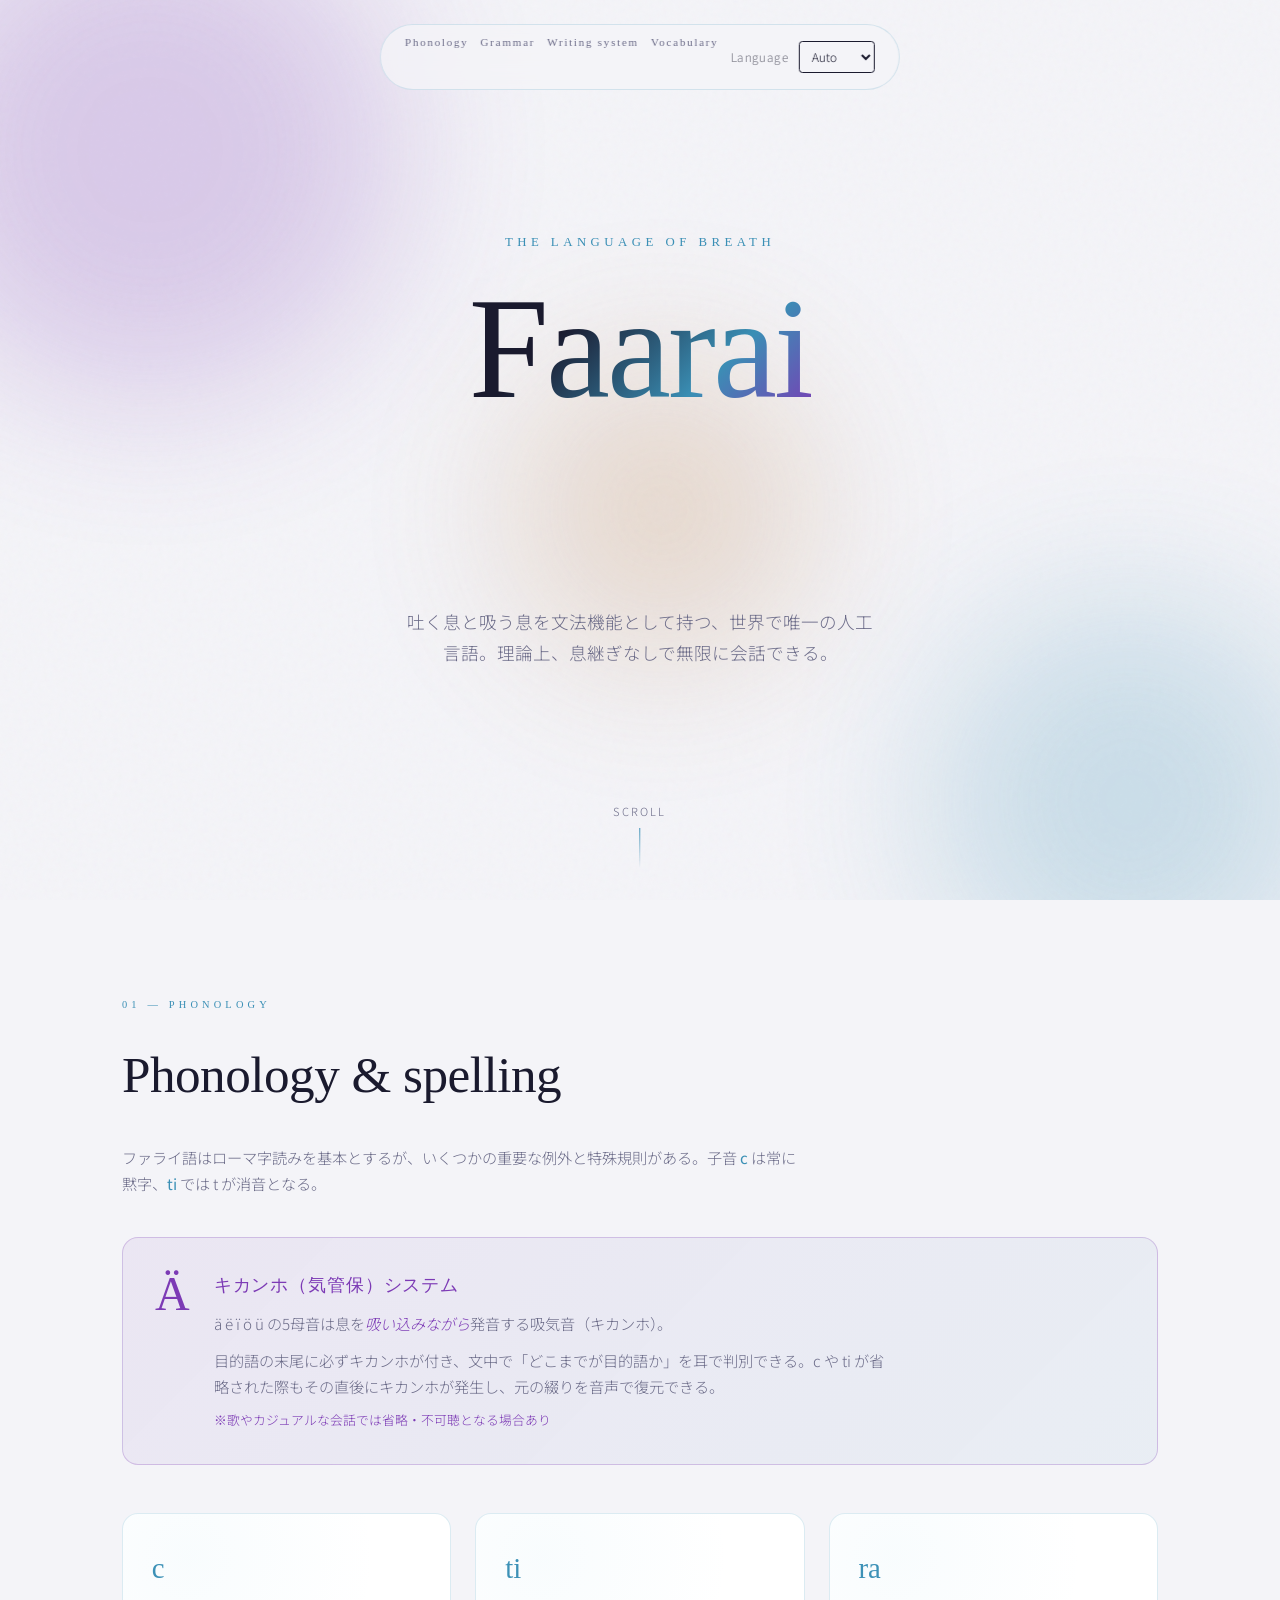
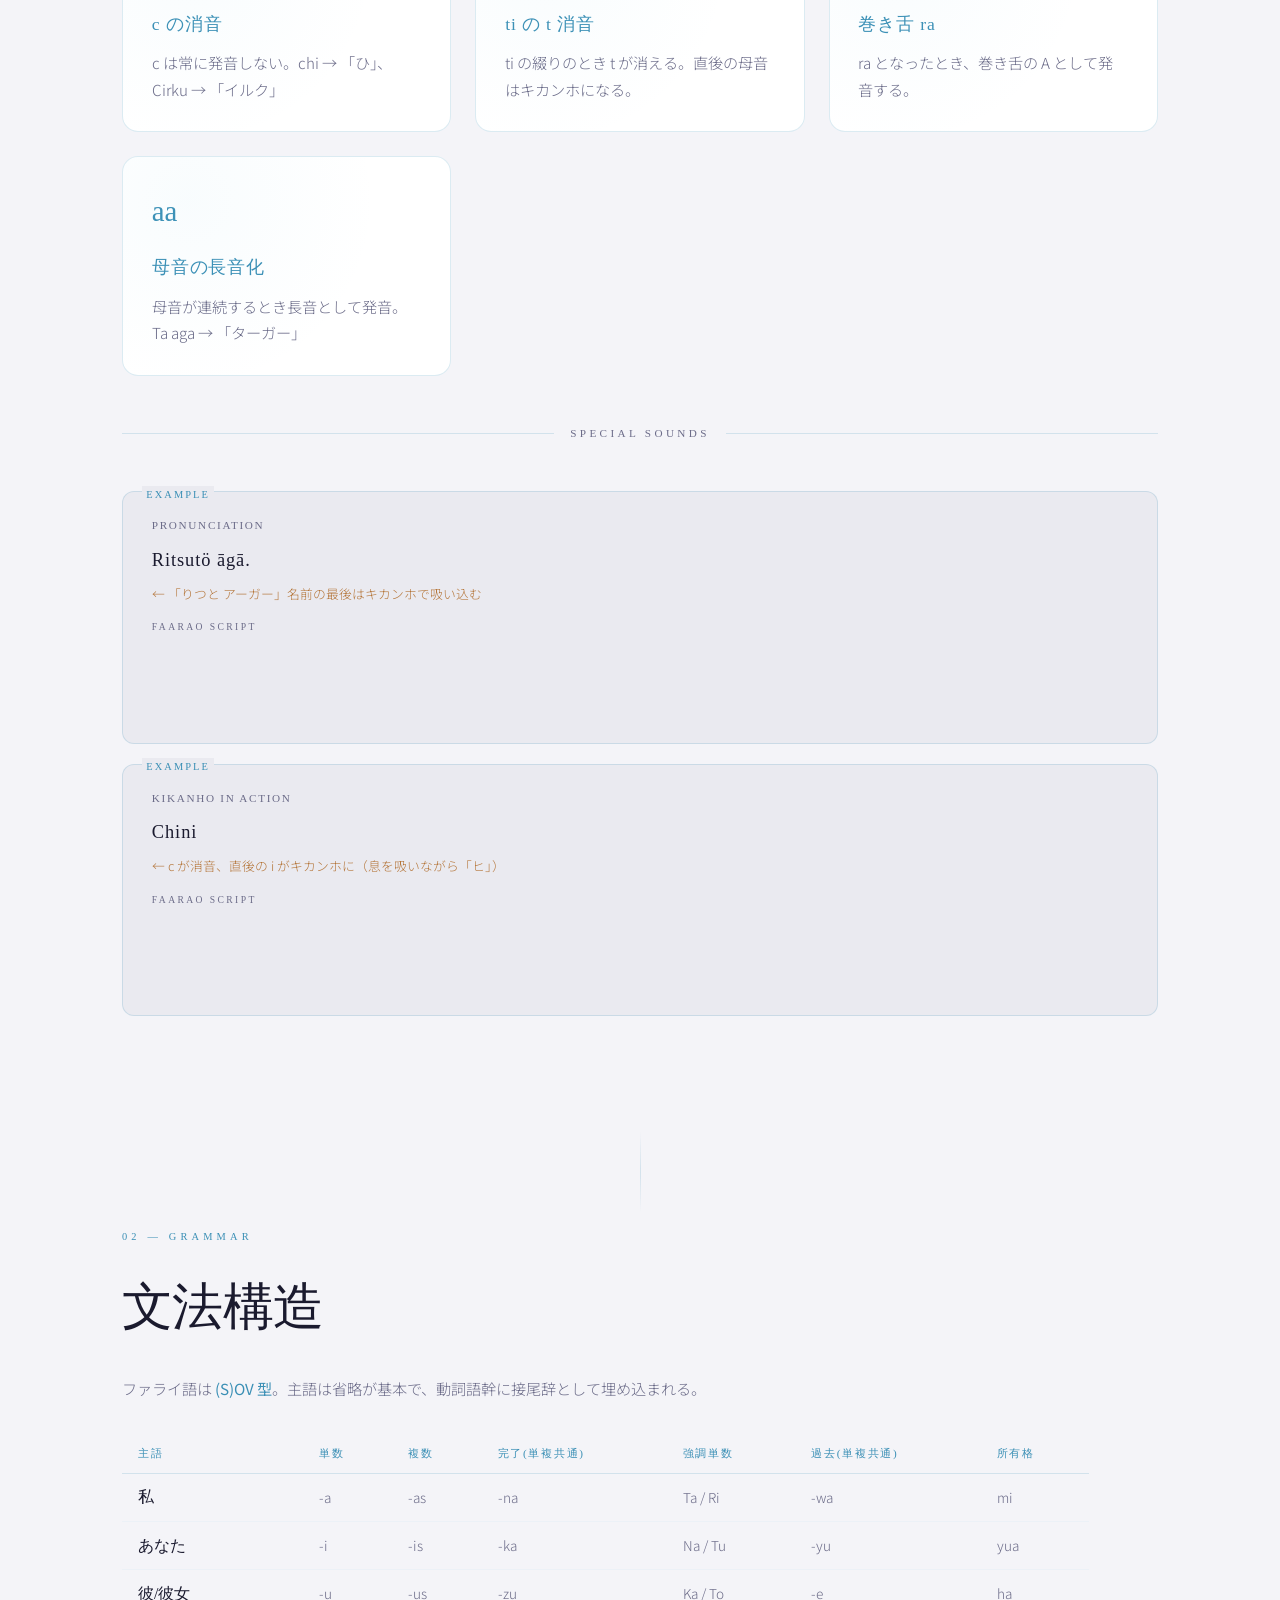
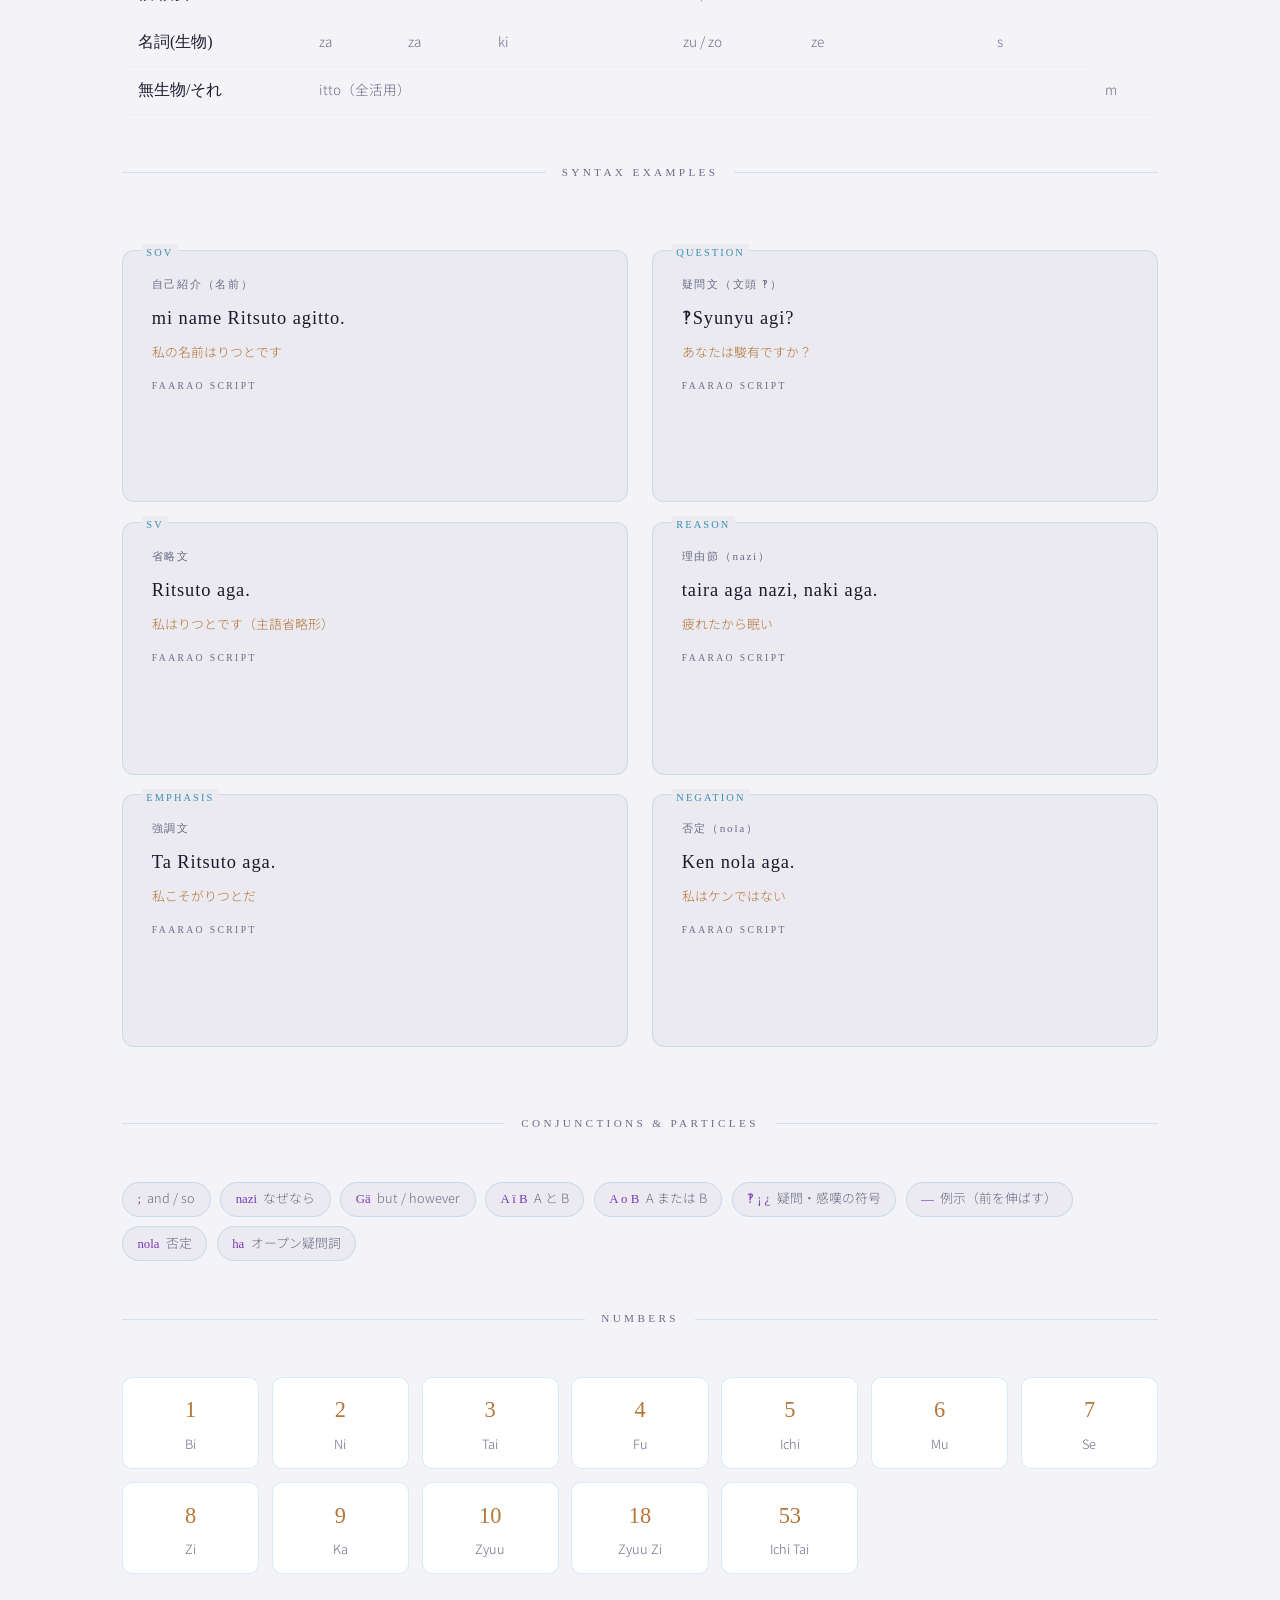
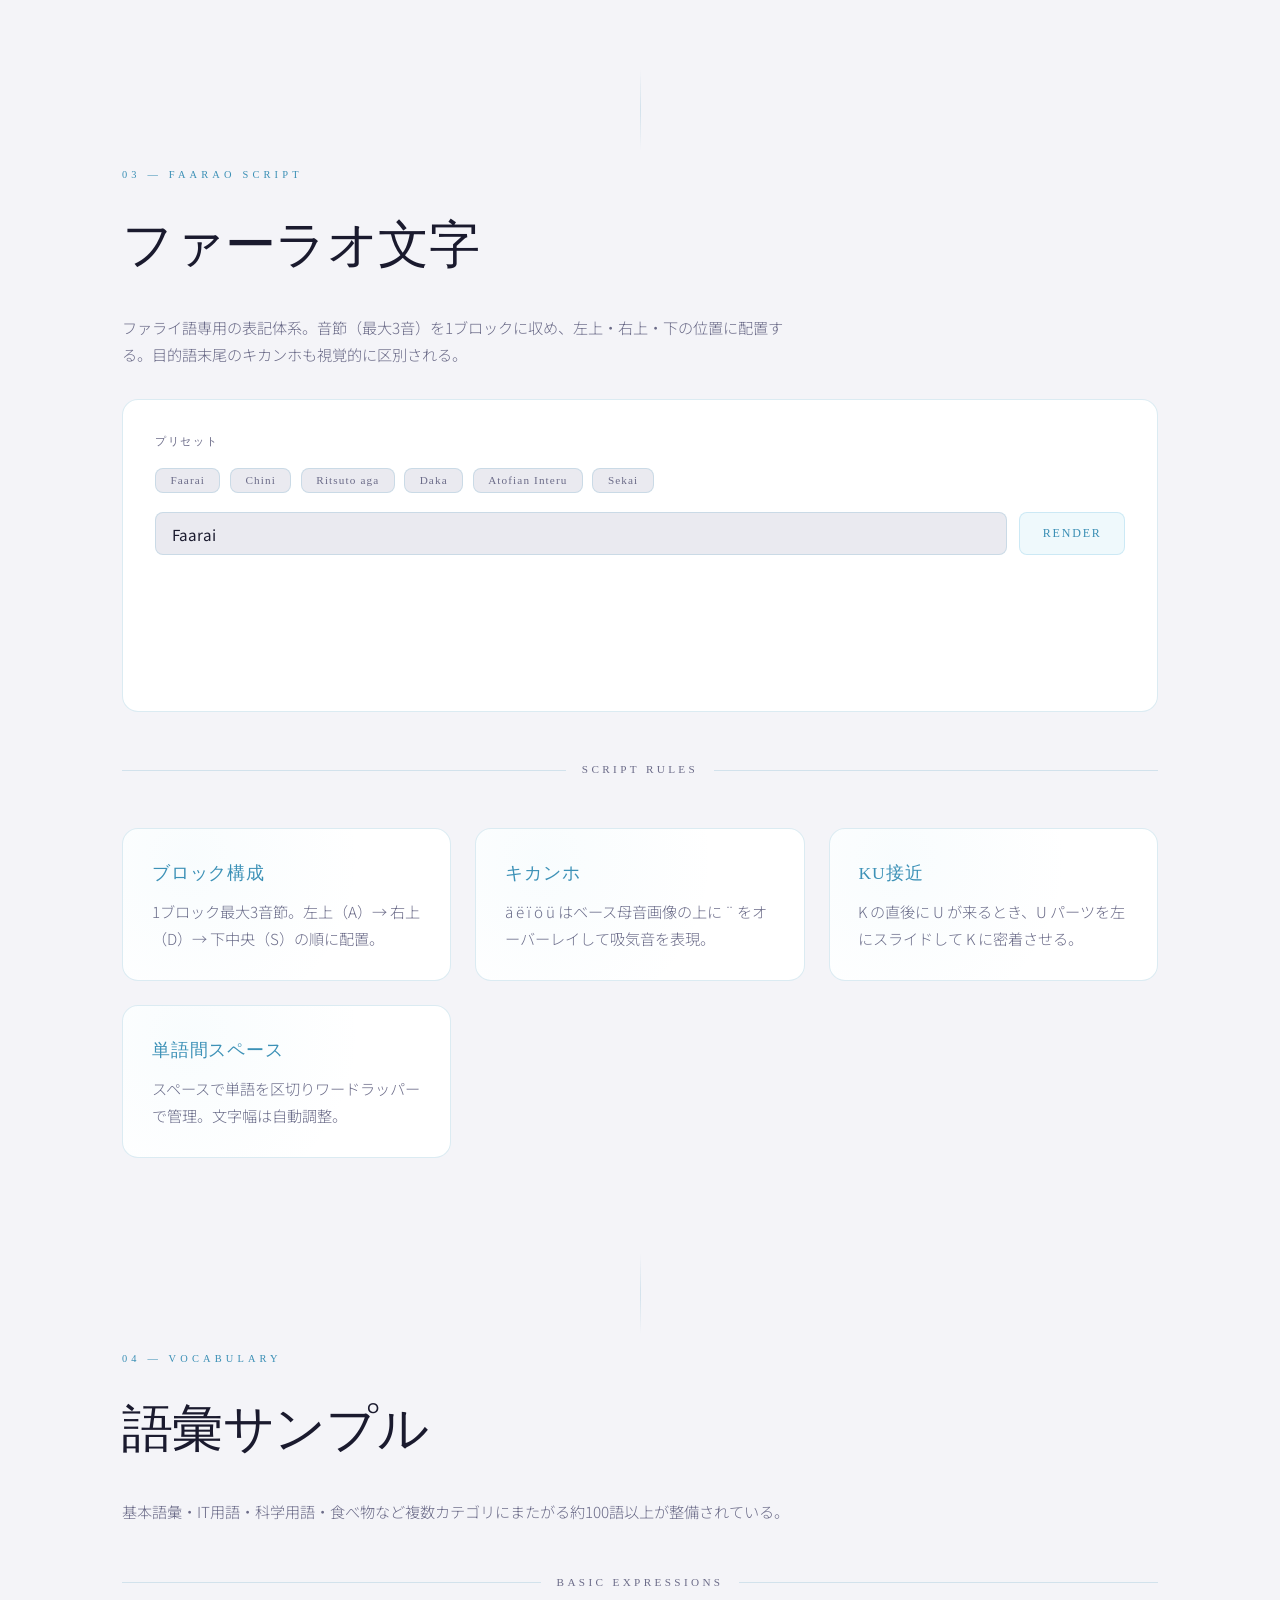
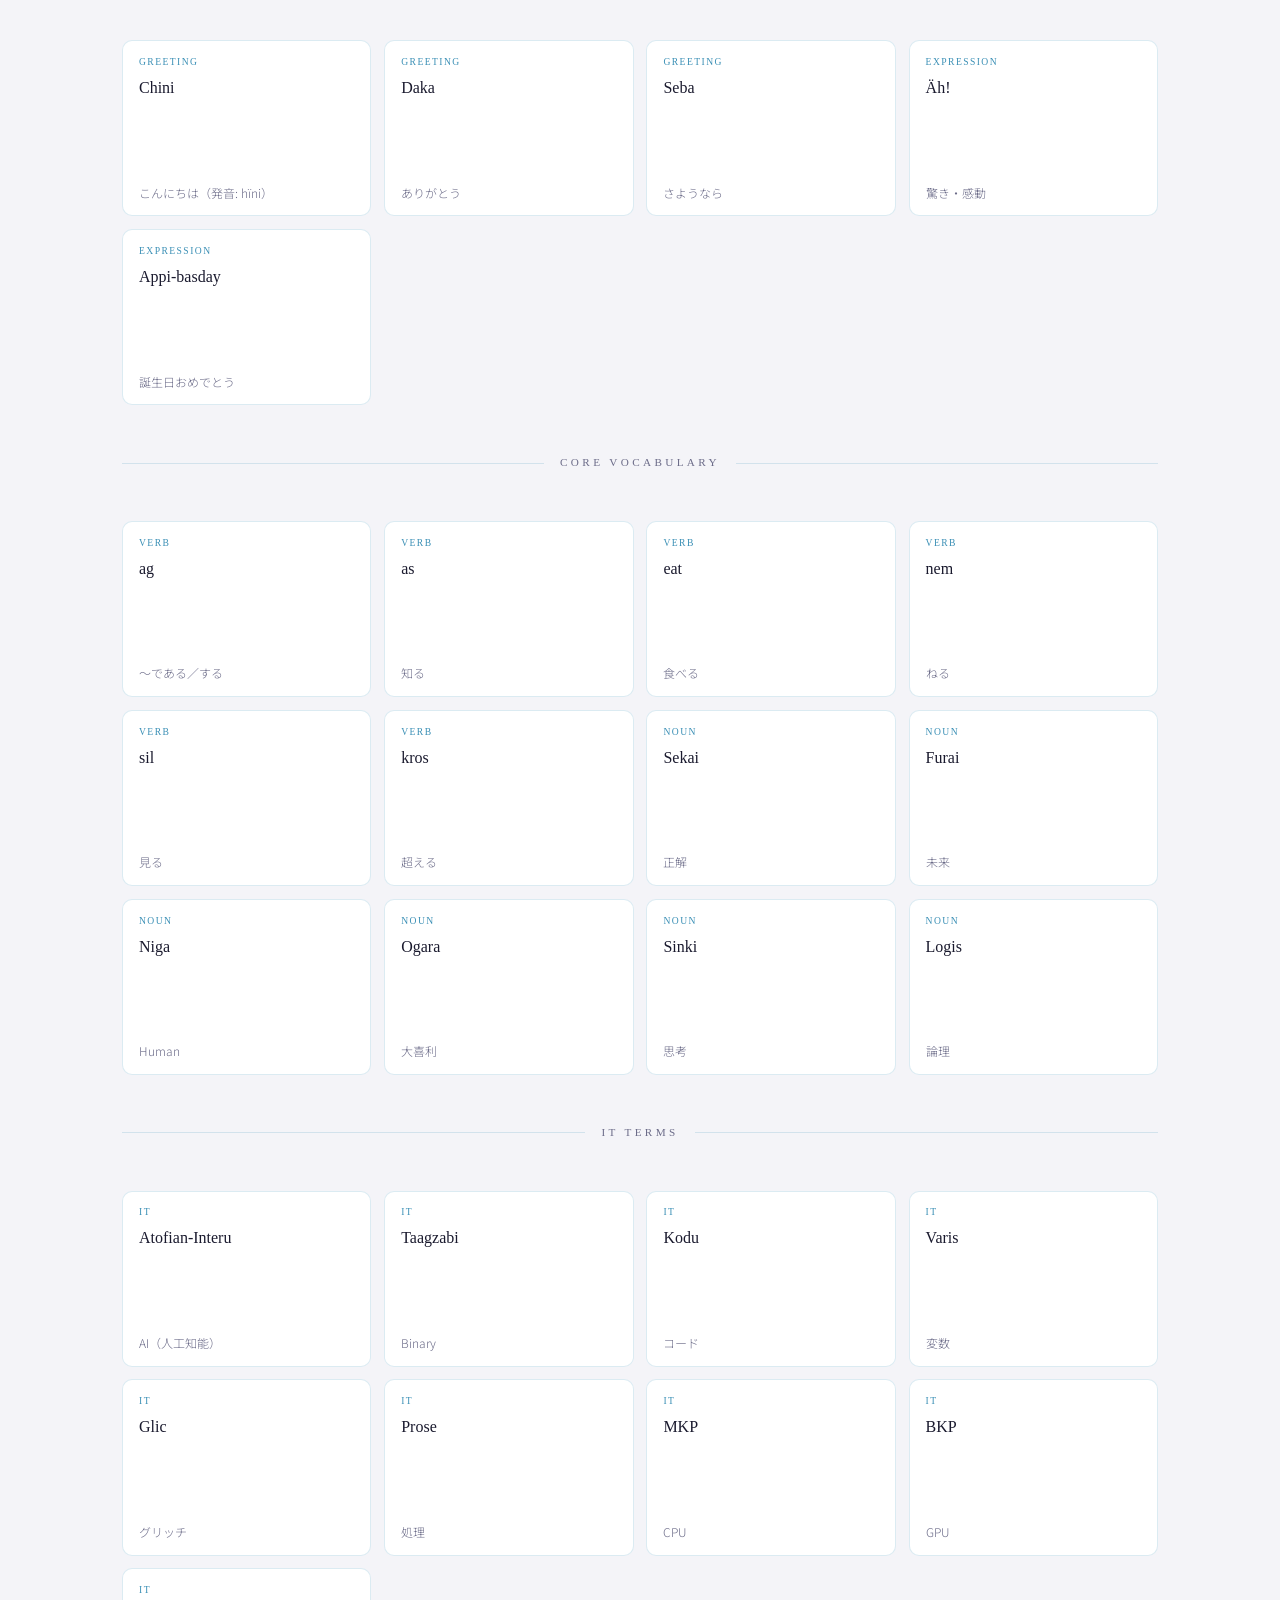
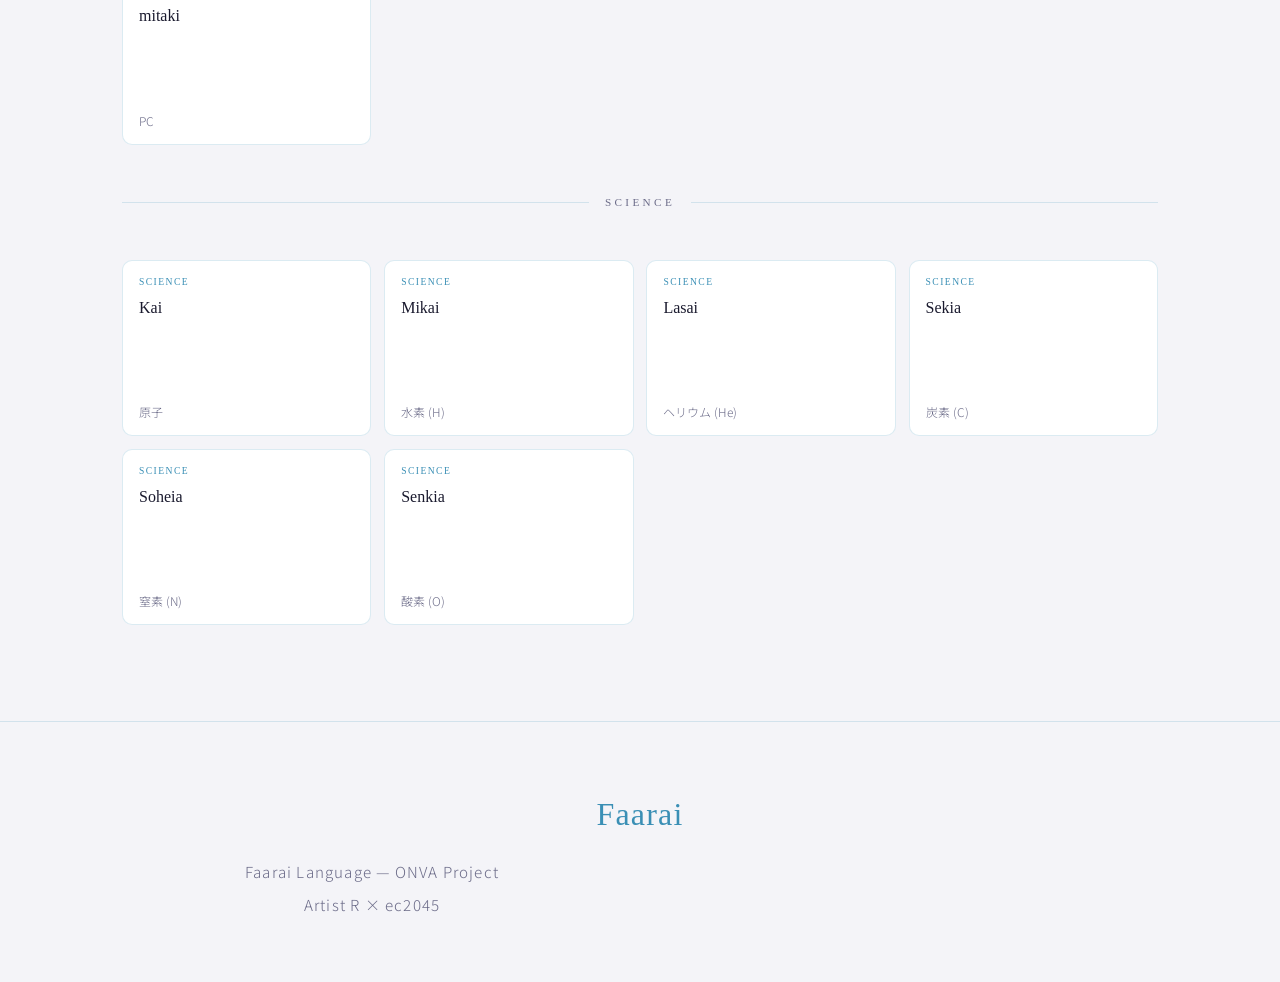
==== commit f2face4c: "Integrate translations with existing site controls and remove floating panel" ====
--- a/index.html
+++ b/index.html
@@ -9,6 +9,8 @@
   <link rel="preconnect" href="https://fonts.gstatic.com" crossorigin>
   <link href="https://fonts.googleapis.com/css2?family=Noto+Sans+JP:wght@300;400;500&display=swap" rel="stylesheet">
   <link rel="stylesheet" href="src/8f0d66e0.css">
+
+<style>[data-language-host]{flex-wrap:wrap;gap:.75rem;min-height:fit-content}@media(max-width:640px){[data-language-host]{height:auto;padding-top:.75rem;padding-bottom:.75rem}[data-language-host] .site-language{margin:0}}</style>
 </head>
 
 <body>
@@ -552,7 +554,7 @@
   <script src="https://ec2045.github.io/Faairao/index.js"></script>
 
   <script src="src/6d94ec3c.js"></script>
-<script defer src="i18n.js?v=20261102-1" data-site="faira" data-ja="吸気音「きかんほ」を用いるファイラ語を紹介する言語資料。" data-en="A guide to Faarai, a constructed language that uses both inhaled and exhaled sounds."></script>
+<script defer src="i18n.js?v=20261102-ui2" data-language-target="nav" data-site="faira" data-ja="吸気音「きかんほ」を用いるファイラ語を紹介する言語資料。" data-en="A guide to Faarai, a constructed language that uses both inhaled and exhaled sounds."></script>
 </body>
 
 </html>
